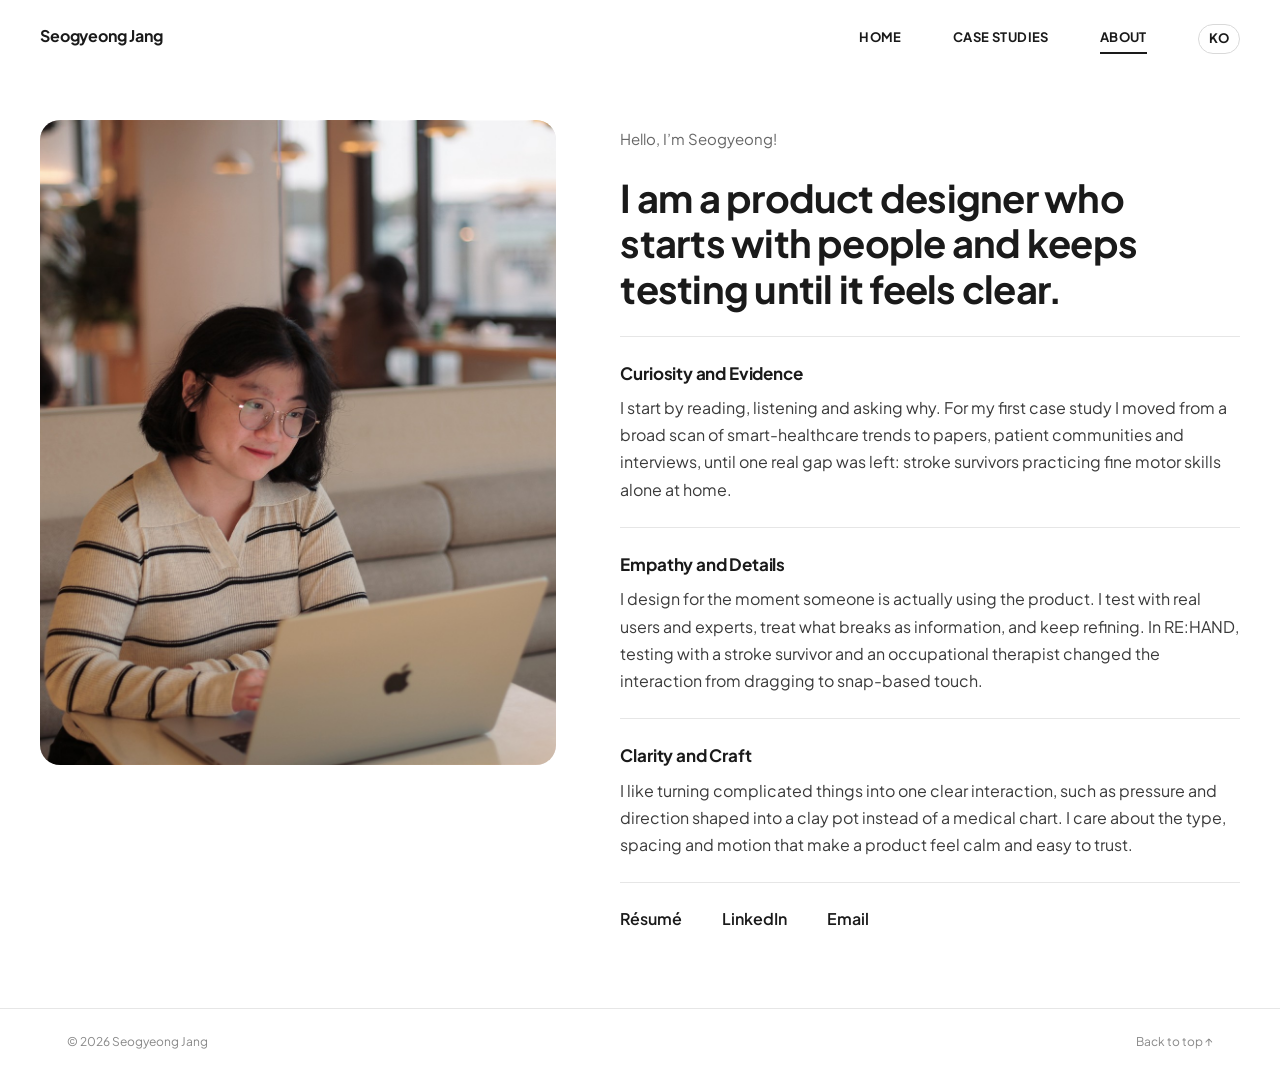
==== about.html @ 21f6333b "Add files via upload" ====
<!doctype html>
<html lang="en">
<head>
  <meta charset="utf-8">
  <meta name="viewport" content="width=device-width, initial-scale=1">
  <title>About — Seogyeong Jang</title>
  <meta name="description" content="About Seogyeong Jang, a product designer who starts with people and keeps testing until it feels clear.">
  <link rel="preconnect" href="https://fonts.googleapis.com">
  <link rel="preconnect" href="https://fonts.gstatic.com" crossorigin>
  <link href="https://fonts.googleapis.com/css2?family=Plus+Jakarta+Sans:ital,wght@0,400;0,500;0,600;0,700;1,400&display=swap" rel="stylesheet">
  <link rel="stylesheet" href="css/tokens.css">
  <link rel="stylesheet" href="css/site.css">
  <script>document.documentElement.classList.add('js');</script>
</head>
<body class="about-page">
  <a class="skip-link t-label" href="#main">Skip to content</a>

  <header class="work-top">
    <a class="work-brand" href="index.html">Seogyeong Jang</a>
    <nav class="work-nav" aria-label="Primary">
      <a href="index.html">Home</a>
      <a href="work.html">Case Studies</a>
      <a href="about.html" aria-current="page">About</a>
      <button class="lang-btn" type="button" data-lang-toggle aria-label="Switch language">KO</button>
    </nav>
  </header>

  <main id="main">
    <div class="about">
      <figure class="about__photo" data-reveal>
        <img src="img/profile.jpg" alt="Seogyeong Jang working on a laptop" width="1000" height="1333">
      </figure>

      <div class="about__text">
        <p class="about__hello" data-reveal data-en="Hello, I’m Seogyeong!" data-ko="안녕하세요, 장서경입니다!">Hello, I’m Seogyeong!</p>
        <h1 class="about__lead" data-reveal style="--reveal-delay:60ms" data-en="I am a product designer who starts with people and keeps testing until it feels clear." data-ko="저는 사람에게서 출발해, 명확하게 느껴질 때까지 테스트하는 프로덕트 디자이너입니다.">I am a product designer who starts with people and keeps testing until it feels clear.</h1>

        <section class="about__block" data-reveal style="--reveal-delay:100ms">
          <h2 class="about__title" data-en="Curiosity and Evidence" data-ko="호기심과 근거">Curiosity and Evidence</h2>
          <p class="about__p" data-en="I start by reading, listening and asking why. For my first case study I moved from a broad scan of smart-healthcare trends to papers, patient communities and interviews, until one real gap was left: stroke survivors practicing fine motor skills alone at home." data-ko="저는 읽고, 듣고, 왜인지 묻는 일에서 시작합니다. 첫 번째 케이스 스터디에서는 스마트 헬스케어 트렌드를 넓게 훑는 데서 출발해 논문, 환자 커뮤니티, 인터뷰를 거치며 하나의 진짜 틈이 남을 때까지 좁혔습니다. 퇴원 후 집에서 혼자 손가락 재활을 하는 뇌졸중 환자였습니다.">I start by reading, listening and asking why. For my first case study I moved from a broad scan of smart-healthcare trends to papers, patient communities and interviews, until one real gap was left: stroke survivors practicing fine motor skills alone at home.</p>
        </section>

        <section class="about__block" data-reveal style="--reveal-delay:140ms">
          <h2 class="about__title" data-en="Empathy and Details" data-ko="공감과 디테일">Empathy and Details</h2>
          <p class="about__p" data-en="I design for the moment someone is actually using the product. I test with real users and experts, treat what breaks as information, and keep refining. In RE:HAND, testing with a stroke survivor and an occupational therapist changed the interaction from dragging to snap-based touch." data-ko="저는 누군가가 제품을 실제로 쓰는 그 순간을 위해 디자인합니다. 실제 사용자와 전문가에게 테스트하고, 깨지는 지점을 정보로 받아들이며 계속 다듬습니다. RE:HAND에서는 뇌졸중 경험자와 작업치료사 테스트를 거치며 상호작용을 드래그에서 스냅 기반 터치로 바꿨습니다.">I design for the moment someone is actually using the product. I test with real users and experts, treat what breaks as information, and keep refining. In RE:HAND, testing with a stroke survivor and an occupational therapist changed the interaction from dragging to snap-based touch.</p>
        </section>

        <section class="about__block" data-reveal style="--reveal-delay:180ms">
          <h2 class="about__title" data-en="Clarity and Craft" data-ko="명료함과 완성도">Clarity and Craft</h2>
          <p class="about__p" data-en="I like turning complicated things into one clear interaction, such as pressure and direction shaped into a clay pot instead of a medical chart. I care about the type, spacing and motion that make a product feel calm and easy to trust." data-ko="복잡한 것을 하나의 명확한 인터랙션으로 바꾸는 일을 좋아합니다. 의료 그래프 대신 압력과 방향이 도자기 모양으로 빚어지는 것처럼요. 제품이 차분하고 믿음직하게 느껴지도록 글자, 간격, 모션을 세심하게 다룹니다.">I like turning complicated things into one clear interaction, such as pressure and direction shaped into a clay pot instead of a medical chart. I care about the type, spacing and motion that make a product feel calm and easy to trust.</p>
        </section>
        <!-- TODO (author): add real background here (education, experience, interests, leadership) as a fourth block. -->

        <ul class="about__links" data-reveal style="--reveal-delay:220ms">
          <li><a class="t-nav" href="#" data-en="Résumé" data-ko="이력서">Résumé</a></li>
          <li><a class="t-nav" href="#">LinkedIn</a></li>
          <li><a class="t-nav" href="mailto:hello@your-email.com" data-en="Email" data-ko="이메일">Email</a></li>
        </ul>
      </div>
    </div>
  </main>

  <footer class="site-footer--simple">
    <div class="container t-meta"><span>© 2026 Seogyeong Jang</span><a href="#main" class="t-meta" data-en="Back to top ↑" data-ko="맨 위로 ↑">Back to top ↑</a></div>
  </footer>
  <script src="js/main.js" defer></script>
  <script src="js/about.js" defer></script>
</body>
</html>
---- css/tokens.css ----
/* ==========================================================================
   Design tokens — mirrored from the Figma file (Color / Spacing variables
   and the 19 text styles). Line-height is unitless and letter-spacing is in
   em, so every style scales with its own font-size. Sizes are rem + clamp()
   so type stays proportional across breakpoints.
   ========================================================================== */

:root {
  /* Font */
  --font-sans: "Plus Jakarta Sans", system-ui, -apple-system, "Segoe UI", "Apple SD Gothic Neo", "Noto Sans KR", sans-serif;

  /* Color — text */
  --text-primary: #1a1a1a;
  --text-statement: #3a3a3a;
  --text-nav: #333333;
  --text-caption: #444444;
  --text-secondary: #666666;
  --text-meta: #888888;
  --text-inverse: #ffffff;
  --text-inverse-secondary: #bdbdbd;

  /* Color — surface */
  --surface-page: #ffffff;
  --surface-subtle: #f2f2f2;
  --surface-callout: #f5f5f7;
  --surface-band: #f5f5f7;
  --surface-card: #ffffff;
  --surface-card-muted: #f7f7f8;
  --surface-placeholder: #ededed;
  --surface-inverse: #2b2b2b;
  --surface-inverse-subtle: #454545;

  /* Color — border */
  --border-default: #e6e6e6;
  --border-strong: #d9d9d9;
  --border-quote: #cccccc;

  /* Color — emotion */
  --emotion-positive: #2f6feb;
  --emotion-negative: #d93636;
  --emotion-caution: #d9a400;
  --emotion-hopeful: #8b5cf6;
  --emotion-relief: #2e9e5b;

  /* Spacing (px from Figma → rem) */
  --space-2xs: 0.25rem;  /* 4  */
  --space-xs: 0.5rem;    /* 8  */
  --space-sm: 1rem;      /* 16 */
  --space-md: 1.5rem;    /* 24 */
  --space-card: 2rem;    /* 32 */
  --space-lg: 2.5rem;    /* 40 */
  --space-xl: 4rem;      /* 64 */
  --space-section-y: clamp(4rem, 3rem + 3.2vw, 6rem); /* 96 at desktop */

  /* Layout */
  --content-width: 1146px;
  --text-width: 754px;
  --gutter: 30px;
  --page-pad: clamp(1.25rem, 0.6rem + 2.8vw, 2.5rem); /* min side padding on small screens */

  /* Radius */
  --radius-md: 12px;
  --radius-lg: 16px;
  --radius-full: 999px;

  /* Motion */
  --ease-out: cubic-bezier(0.22, 1, 0.36, 1);
  --dur-fast: 180ms;
  --dur-base: 420ms;
  --dur-slow: 700ms;
}

/* ==========================================================================
   Typography — one class per Figma text style
   ========================================================================== */

/* Display */
.t-display-statement { font-size: clamp(1.375rem, 1.1rem + 0.9vw, 1.75rem); font-weight: 400; line-height: 1.4;  letter-spacing: -0.01em; }
.t-display-stat      { font-size: clamp(1.625rem, 1.2rem + 1vw, 2rem);      font-weight: 500; line-height: 1.2;  letter-spacing: -0.01em; }

/* Heading */
.t-h1   { font-size: clamp(1.375rem, 1.1rem + 0.9vw, 1.75rem); font-weight: 700; line-height: 1.25; letter-spacing: -0.01em; }
.t-card { font-size: clamp(1.25rem, 1.05rem + 0.6vw, 1.5rem);  font-weight: 600; line-height: 1.3;  letter-spacing: -0.01em; }
.t-h2   { font-size: clamp(1.125rem, 1rem + 0.4vw, 1.25rem);   font-weight: 600; line-height: 1.35; letter-spacing: -0.005em; }

/* Body */
.t-body-lg        { font-size: clamp(1.0625rem, 0.95rem + 0.4vw, 1.25rem); font-weight: 400; line-height: 1.5; letter-spacing: -0.005em; }
.t-body-lg-italic { font-size: clamp(1.0625rem, 0.95rem + 0.4vw, 1.25rem); font-weight: 400; line-height: 1.5; letter-spacing: -0.005em; font-style: italic; }
.t-body-md        { font-size: clamp(1rem, 0.93rem + 0.25vw, 1.125rem);     font-weight: 400; line-height: 1.5; letter-spacing: -0.005em; }
.t-body-md-strong { font-size: clamp(1rem, 0.93rem + 0.25vw, 1.125rem);     font-weight: 600; line-height: 1.5; letter-spacing: -0.005em; }
.t-body-sm        { font-size: 1rem; font-weight: 400; line-height: 1.5; letter-spacing: 0; }
.t-body-sm-strong { font-size: 1rem; font-weight: 600; line-height: 1.5; letter-spacing: 0; }

/* UI */
.t-nav          { font-size: 1rem;     font-weight: 600; line-height: 1.4; letter-spacing: 0; }
.t-overline     { font-size: 0.875rem; font-weight: 500; line-height: 1.4; letter-spacing: 0.08em; text-transform: uppercase; }
.t-overline-sm  { font-size: 0.75rem;  font-weight: 500; line-height: 1.4; letter-spacing: 0.08em; text-transform: uppercase; }
.t-label        { font-size: 0.875rem; font-weight: 500; line-height: 1.4; letter-spacing: 0; }
.t-chip         { font-size: 0.875rem; font-weight: 400; line-height: 1.4; letter-spacing: 0; }
.t-caption      { font-size: 0.875rem; font-weight: 400; line-height: 1.5; letter-spacing: 0; }
.t-meta         { font-size: 0.75rem;  font-weight: 400; line-height: 1.5; letter-spacing: 0; }
---- css/site.css ----
/* Layout + components for the case-study sub page. Tokens live in tokens.css. */

*, *::before, *::after { box-sizing: border-box; }
html { scroll-behavior: smooth; -webkit-text-size-adjust: 100%; }
body {
  margin: 0;
  background: var(--surface-page);
  color: var(--text-primary);
  font-family: var(--font-sans);
  font-size: 1rem;
  line-height: 1.5;
  -webkit-font-smoothing: antialiased;
  text-rendering: optimizeLegibility;
}
h1, h2, h3, h4, p, ul, ol, figure, blockquote { margin: 0; padding: 0; }
ul, ol { list-style: none; }
a { color: inherit; text-decoration: none; }
img { max-width: 100%; display: block; }
button { font: inherit; color: inherit; background: none; border: 0; cursor: pointer; }
:focus-visible { outline: 2px solid var(--text-primary); outline-offset: 3px; border-radius: 4px; }

.skip-link {
  position: absolute; left: var(--space-sm); top: -4rem; z-index: 100;
  background: var(--text-primary); color: var(--text-inverse);
  padding: var(--space-xs) var(--space-sm); border-radius: var(--radius-md);
}
.skip-link:focus { top: var(--space-sm); }

.container { width: min(var(--content-width), 100% - 2 * var(--page-pad)); margin-inline: auto; }
.measure { max-width: var(--text-width); }

/* ---------- Progress bar ---------- */
.progress {
  position: fixed; inset: 0 0 auto 0; height: 3px; z-index: 60;
  background: var(--text-primary); transform-origin: 0 50%; transform: scaleX(0);
}

/* ---------- Header ---------- */
.site-header {
  position: sticky; top: 0; z-index: 50;
  background: color-mix(in srgb, var(--surface-page) 88%, transparent);
  backdrop-filter: saturate(1.4) blur(12px);
  -webkit-backdrop-filter: saturate(1.4) blur(12px);
  border-bottom: 1px solid transparent;
  transition: border-color var(--dur-base) var(--ease-out), box-shadow var(--dur-base) var(--ease-out);
}
.site-header.is-scrolled { border-bottom-color: var(--border-default); }
.nav {
  display: flex; align-items: center; justify-content: space-between;
  min-height: 64px; padding-block: var(--space-md);
}
.nav__brand { color: var(--text-primary); }
.nav__links { display: flex; gap: clamp(1.5rem, 1rem + 2.2vw, 4rem); }
.nav__link { position: relative; color: var(--text-secondary); padding-block: var(--space-2xs); transition: color var(--dur-fast); }
.nav__link::after {
  content: ""; position: absolute; left: 0; right: 0; bottom: 0; height: 2px; background: currentColor;
  transform: scaleX(0); transform-origin: 0 50%; transition: transform var(--dur-base) var(--ease-out);
}
.nav__link:hover, .nav__link[aria-current="page"] { color: var(--text-primary); }
.nav__link:hover::after, .nav__link[aria-current="page"]::after { transform: scaleX(1); }
.nav__toggle { display: none; width: 44px; height: 44px; margin-right: -10px; align-items: center; justify-content: center; }
.nav__toggle span, .nav__toggle span::before {
  display: block; width: 22px; height: 2px; background: var(--text-primary); border-radius: 2px;
  transition: transform var(--dur-base) var(--ease-out), background var(--dur-fast);
}
.nav__toggle span { position: relative; }
.nav__toggle span::before { content: ""; position: absolute; top: 7px; }
.nav__toggle[aria-expanded="true"] span { background: transparent; }
.nav__toggle[aria-expanded="true"] span::before { top: 0; transform: rotate(45deg); }
.nav__toggle[aria-expanded="true"] span::after {
  content: ""; position: absolute; top: 0; left: 0; width: 22px; height: 2px; background: var(--text-primary); transform: rotate(-45deg);
}

@media (max-width: 720px) {
  .nav__toggle { display: inline-flex; }
  .nav__links {
    position: absolute; top: 100%; left: 0; right: 0; flex-direction: column; gap: 0;
    background: var(--surface-page); border-bottom: 1px solid var(--border-default);
    padding: var(--space-xs) var(--page-pad) var(--space-md);
    clip-path: inset(0 0 100% 0); visibility: hidden; opacity: 0;
    transition: clip-path var(--dur-base) var(--ease-out), opacity var(--dur-fast), visibility 0s linear var(--dur-base);
  }
  .nav__links.is-open { clip-path: inset(0); visibility: visible; opacity: 1; transition-delay: 0s; }
  .nav__link { padding-block: var(--space-sm); border-bottom: 1px solid var(--border-default); }
  .nav__link::after { display: none; }
}

/* ---------- Sections ---------- */
.section { padding-block: var(--space-section-y); }
.section--band { background: var(--surface-band); }
.section__inner { display: flex; flex-direction: column; gap: var(--space-lg); }
.section-header { display: flex; flex-direction: column; gap: var(--space-sm); max-width: var(--text-width); }
.section-header__label { color: var(--text-secondary); }
.section-header__title { color: var(--text-primary); text-wrap: balance; }
.statement { color: var(--text-statement); max-width: var(--text-width); text-wrap: pretty; }
.prose { max-width: var(--text-width); text-wrap: pretty; }
.sub-title { color: var(--text-primary); }
.stack-sm { display: flex; flex-direction: column; gap: var(--space-sm); }
.stack-md { display: flex; flex-direction: column; gap: var(--space-md); }

.hero { padding-block: clamp(3rem, 2rem + 4vw, 6rem) var(--space-section-y); }

/* ---------- Media placeholder ---------- */
.media { display: flex; flex-direction: column; gap: var(--space-sm); }
.media__img {
  display: grid; place-items: center; width: 100%;
  background: var(--surface-placeholder); border-radius: var(--radius-md);
  color: var(--text-meta); overflow: hidden; position: relative;
}
.media__img::after {
  content: ""; position: absolute; inset: 0;
  background: linear-gradient(110deg, transparent 30%, rgba(255,255,255,.55) 50%, transparent 70%);
  transform: translateX(-100%); animation: shimmer 2.6s var(--ease-out) infinite;
}
.media__caption { color: var(--text-meta); }
.ratio-hero { aspect-ratio: 1146 / 560; }
.ratio-wide { aspect-ratio: 1146 / 597; }
.ratio-side { aspect-ratio: 362 / 597; }
.ratio-persona { aspect-ratio: 558 / 560; }
@keyframes shimmer { to { transform: translateX(100%); } }

/* ---------- Meta + chips ---------- */
.meta { display: grid; grid-template-columns: repeat(4, minmax(0, 1fr)); gap: var(--gutter); }
.meta__item { display: flex; flex-direction: column; gap: var(--space-xs); }
.meta__label { color: var(--text-secondary); }
.chips { display: flex; flex-wrap: wrap; gap: 12px; }
.chip {
  background: var(--surface-subtle); color: #333; border-radius: var(--radius-full);
  padding: 0.75rem 1.5rem;
  transition: background var(--dur-fast), color var(--dur-fast), transform var(--dur-base) var(--ease-out);
}
.chip:hover { background: var(--text-primary); color: var(--text-inverse); transform: translateY(-2px); }
@media (max-width: 720px) {
  .meta { grid-template-columns: repeat(2, minmax(0, 1fr)); row-gap: var(--space-md); }
  .chip { padding: 0.625rem 1.125rem; }
}

/* ---------- Callouts ---------- */
.callout {
  display: flex; flex-direction: column; gap: var(--space-md);
  background: var(--surface-callout); border-radius: var(--radius-lg);
  padding: clamp(1.5rem, 1rem + 2.2vw, 4rem);
}
.callout--white { background: var(--surface-card); }
.callout--dark {
  background: var(--surface-inverse); color: var(--text-inverse);
  padding: var(--space-md) var(--space-card); gap: var(--space-xs); max-width: var(--text-width);
}
.callout--dark .callout__label { color: var(--text-inverse-secondary); }
.callout__label { color: var(--text-secondary); }
.callout__body { max-width: var(--text-width); text-wrap: pretty; }
@media (max-width: 720px) { .callout--dark { padding: var(--space-md); } }

/* ---------- Split (8/4) ---------- */
.split { display: grid; grid-template-columns: minmax(0, 754fr) minmax(0, 362fr); gap: var(--gutter); align-items: start; }
.split__text { display: flex; flex-direction: column; gap: var(--space-lg); }
@media (max-width: 860px) { .split { grid-template-columns: 1fr; } .ratio-side { aspect-ratio: 4 / 3; } }

/* ---------- Quote ---------- */
.quote { border-left: 2px solid var(--border-quote); padding-left: var(--space-md); max-width: var(--text-width); }

/* ---------- Source list ---------- */
.sources { display: flex; flex-direction: column; gap: 12px; padding-left: var(--space-sm); max-width: var(--text-width); }
.sources li { position: relative; padding-left: 1rem; }
.sources li::before { content: "–"; position: absolute; left: 0; color: var(--text-meta); }

/* ---------- Stat cards ---------- */
.stats { display: grid; grid-template-columns: repeat(3, minmax(0, 1fr)); gap: var(--gutter); }
.stat {
  display: flex; flex-direction: column; gap: var(--space-xs);
  background: var(--surface-card-muted); border-radius: var(--radius-md); padding: var(--space-md);
  transition: transform var(--dur-base) var(--ease-out), box-shadow var(--dur-base) var(--ease-out);
}
.stat:hover { transform: translateY(-4px); box-shadow: 0 12px 28px -16px rgba(0,0,0,.25); }
.stat__value { color: var(--text-primary); }
.stat__text { color: var(--text-secondary); }
.stats__row-label { grid-column: 1 / -1; color: var(--text-secondary); }
@media (max-width: 960px) { .stats { grid-template-columns: repeat(2, minmax(0, 1fr)); } }
@media (max-width: 600px) { .stats { grid-template-columns: 1fr; } }

/* ---------- Insight cards ---------- */
.insights { display: grid; grid-template-columns: repeat(2, minmax(0, 1fr)); gap: var(--gutter); }
.insight {
  display: flex; flex-direction: column; gap: var(--space-sm);
  background: var(--surface-card); border-radius: var(--radius-md); padding: var(--space-card);
  transition: transform var(--dur-base) var(--ease-out), box-shadow var(--dur-base) var(--ease-out);
}
.insight:hover { transform: translateY(-4px); box-shadow: 0 14px 30px -18px rgba(0,0,0,.28); }
.insight__title-row { display: flex; align-items: baseline; flex-wrap: wrap; gap: var(--space-xs); }
.insight__tag { color: var(--text-meta); }
.insight__text { color: var(--text-secondary); }
@media (max-width: 720px) { .insights { grid-template-columns: 1fr; } .insight { padding: var(--space-md); } }

/* ---------- Principles ---------- */
.principles { display: grid; grid-template-columns: repeat(2, minmax(0, 362px)); column-gap: var(--gutter); row-gap: var(--space-xs); }
.principles li { display: flex; gap: var(--space-xs); }
.principles li::before { content: "–"; color: var(--text-meta); }
@media (max-width: 720px) { .principles { grid-template-columns: 1fr; } }

/* ---------- Persona ---------- */
.persona-wrap { display: grid; grid-template-columns: repeat(2, minmax(0, 1fr)); gap: var(--gutter); align-items: stretch; }
.persona {
  display: flex; flex-direction: column; gap: var(--space-md);
  background: var(--surface-callout); border-radius: var(--radius-lg); padding: clamp(1.5rem, 1rem + 1.6vw, 2.5rem);
}
.persona__head { display: flex; flex-direction: column; gap: var(--space-2xs); }
.persona__kicker { color: var(--text-secondary); }
.persona__summary { color: var(--text-secondary); }
.persona dl { display: flex; flex-direction: column; gap: var(--space-md); margin: 0; }
.persona dl div { display: flex; flex-direction: column; gap: var(--space-2xs); }
.persona dt { color: var(--text-secondary); }
.persona dd { margin: 0; }
@media (max-width: 860px) { .persona-wrap { grid-template-columns: 1fr; } .ratio-persona { aspect-ratio: 4 / 3; } }

/* ---------- Journey ---------- */
.journey { display: flex; align-items: stretch; gap: var(--space-xs); }
.journey__arrow { align-self: center; color: var(--text-meta); flex: 0 0 auto; transition: color var(--dur-fast); }
.stage {
  flex: 1 1 0; min-width: 0; display: flex; flex-direction: column; gap: var(--space-sm);
  border: 1px solid var(--border-default); border-radius: var(--radius-md); padding: var(--space-sm);
  background: var(--surface-page);
  transition: opacity var(--dur-base) var(--ease-out), border-color var(--dur-fast), transform var(--dur-base) var(--ease-out), box-shadow var(--dur-base) var(--ease-out);
}
.journey:hover .stage:not(:hover):not(:focus-within) { opacity: 0.5; }
.stage:hover, .stage:focus-within { border-color: var(--border-strong); transform: translateY(-4px); box-shadow: 0 14px 28px -18px rgba(0,0,0,.3); }
.stage__name { color: var(--text-primary); }
.stage__action { color: var(--text-primary); }
.stage__block { display: flex; flex-direction: column; gap: var(--space-2xs); }
.stage__label { color: var(--text-secondary); }
.stage__divider { border: 0; border-top: 1px solid var(--surface-subtle); width: 100%; margin: 0; }
.stage__finding { color: var(--tone, var(--text-primary)); }
.stage__result { color: var(--text-primary); }
.stage--blue   { --tone: var(--emotion-positive); }
.stage--red    { --tone: var(--emotion-negative); }
.stage--yellow { --tone: var(--emotion-caution); }
.stage--purple { --tone: var(--emotion-hopeful); }
.stage--green  { --tone: var(--emotion-relief); }
@media (max-width: 1000px) {
  .journey {
    overflow-x: auto; scroll-snap-type: x mandatory; gap: var(--space-xs);
    margin-inline: calc(-1 * var(--page-pad)); padding: var(--space-xs) var(--page-pad) var(--space-md);
    scrollbar-width: thin;
  }
  .stage { flex: 0 0 min(15rem, 72vw); scroll-snap-align: start; }
  .journey:hover .stage:not(:hover) { opacity: 1; }
}

/* ---------- Competitor rows ---------- */
.landscape { border-top: 1px solid var(--border-default); }
.row {
  display: grid; grid-template-columns: minmax(0, 264fr) minmax(0, 411fr) minmax(0, 411fr); gap: var(--gutter);
  padding-block: var(--space-card); border-bottom: 1px solid var(--border-default);
  transition: background var(--dur-base) var(--ease-out);
}
.row__name { display: flex; flex-direction: column; gap: var(--space-2xs); }
.row__descriptor { color: var(--text-secondary); }
.row__col { display: flex; flex-direction: column; gap: var(--space-xs); }
.row__col-label { color: var(--text-secondary); margin-bottom: var(--space-2xs); }
.row__list { display: flex; flex-direction: column; gap: var(--space-xs); }
.row__list li { display: flex; gap: var(--space-xs); }
.row__list li::before { flex: 0 0 auto; width: 10px; color: var(--text-secondary); }
.row__list--plus li::before { content: "+"; }
.row__list--minus li::before { content: "–"; }
.row--ours .row__name .row__title { position: relative; width: fit-content; }
.row--ours .row__name .row__title::after { content: ""; position: absolute; left: 0; right: 0; bottom: -2px; height: 2px; background: var(--text-primary); }
@media (max-width: 860px) { .row { grid-template-columns: 1fr 1fr; } .row__name { grid-column: 1 / -1; } }
@media (max-width: 560px) { .row { grid-template-columns: 1fr; } }

/* ---------- HMW ---------- */
.hmw { display: flex; flex-direction: column; gap: 12px; max-width: var(--text-width); counter-reset: hmw; }
.hmw__item {
  display: flex; gap: var(--space-sm); align-items: baseline;
  background: var(--surface-card); border: 1px solid var(--border-default); border-radius: var(--radius-md);
  padding: 1.25rem var(--space-md);
  transition: transform var(--dur-base) var(--ease-out), border-color var(--dur-fast), box-shadow var(--dur-base) var(--ease-out);
}
.hmw__item:hover { transform: translateX(6px); border-color: var(--text-primary); box-shadow: 0 10px 24px -18px rgba(0,0,0,.35); }
.hmw__num { color: var(--text-meta); font-variant-numeric: tabular-nums; }

/* ---------- Footer ---------- */
.site-footer { padding-bottom: var(--space-section-y); }
.next {
  display: flex; flex-direction: column; gap: var(--space-sm);
  border-top: 1px solid var(--border-default); border-bottom: 1px solid var(--border-default);
  padding-block: var(--space-xl);
}
.next__label { color: var(--text-secondary); }
.next__row { display: flex; align-items: center; justify-content: space-between; gap: var(--space-md); }
.next__arrow { display: inline-block; transition: transform var(--dur-base) var(--ease-out); }
.next:hover .next__arrow, .next:focus-visible .next__arrow { transform: translateX(10px); }
.next__title { background: linear-gradient(currentColor, currentColor) 0 100% / 0 2px no-repeat; transition: background-size var(--dur-base) var(--ease-out); padding-bottom: 2px; }
.next:hover .next__title { background-size: 100% 2px; }

/* ---------- Project cards (Home + Case Studies list) ---------- */
.project-grid { display: grid; grid-template-columns: repeat(2, minmax(0, 1fr)); gap: var(--space-lg) var(--gutter); }
.project-card { display: flex; flex-direction: column; gap: var(--space-md); color: inherit; }
.project-card--feature { grid-column: 1 / -1; }
.project-card__media { overflow: hidden; border-radius: var(--radius-md); }
.project-card__media .media__img { border-radius: 0; transition: transform var(--dur-slow) var(--ease-out); }
a.project-card:hover .project-card__media .media__img, a.project-card:focus-visible .project-card__media .media__img { transform: scale(1.03); }
.project-card__body { display: flex; flex-direction: column; gap: var(--space-sm); }
.project-card__kicker { color: var(--text-secondary); }
.project-card__title-row { display: flex; align-items: baseline; justify-content: space-between; gap: var(--space-md); }
.project-card__title { background: linear-gradient(currentColor, currentColor) 0 100% / 0 2px no-repeat; transition: background-size var(--dur-base) var(--ease-out); padding-bottom: 2px; }
a.project-card:hover .project-card__title { background-size: 100% 2px; }
.project-card__arrow { display: inline-block; transition: transform var(--dur-base) var(--ease-out); }
a.project-card:hover .project-card__arrow { transform: translateX(8px); }
.project-card__text { color: var(--text-secondary); max-width: var(--text-width); text-wrap: pretty; }
.project-card--soon { opacity: 0.6; cursor: default; }
.project-card--soon .media__img::after { display: none; }
.badge { display: inline-block; width: fit-content; background: var(--surface-subtle); color: var(--text-secondary); border-radius: var(--radius-full); padding: 0.25rem 0.75rem; }
@media (max-width: 720px) { .project-grid { grid-template-columns: 1fr; } }

/* ---------- Simple footer ---------- */
.site-footer--simple { border-top: 1px solid var(--border-default); padding-block: var(--space-md); }
.site-footer--simple .container { display: flex; justify-content: space-between; gap: var(--space-md); flex-wrap: wrap; color: var(--text-meta); }
.site-footer--simple a:hover { color: var(--text-primary); }

/* ---------- CTA band ---------- */
.cta { display: flex; flex-direction: column; gap: var(--space-md); align-items: flex-start; }
.button {
  display: inline-flex; align-items: center; gap: var(--space-xs);
  background: var(--text-primary); color: var(--text-inverse); border-radius: var(--radius-full);
  padding: 0.875rem 1.75rem;
  transition: transform var(--dur-base) var(--ease-out), background var(--dur-fast);
}
.button:hover { transform: translateY(-2px); background: var(--surface-inverse-subtle); }

/* ---------- Section sub-nav (case study) ---------- */
:root { --header-h: 65px; --subnav-h: 49px; }
[data-section] { scroll-margin-top: calc(var(--header-h) + var(--subnav-h)); }
.subnav {
  position: sticky; top: var(--header-h); z-index: 40;
  background: color-mix(in srgb, var(--surface-page) 92%, transparent);
  backdrop-filter: saturate(1.4) blur(12px); -webkit-backdrop-filter: saturate(1.4) blur(12px);
  border-block: 1px solid var(--border-default);
}
.subnav__list { display: flex; gap: clamp(1.25rem, 0.5rem + 2vw, 2.5rem); overflow-x: auto; scrollbar-width: none; }
.subnav__list::-webkit-scrollbar { display: none; }
.subnav__link {
  position: relative; flex: none; white-space: nowrap; color: var(--text-secondary);
  padding-block: 0.875rem; transition: color var(--dur-fast);
}
.subnav__link::after {
  content: ""; position: absolute; left: 0; right: 0; bottom: -1px; height: 2px; background: var(--text-primary);
  transform: scaleX(0); transform-origin: 0 50%; transition: transform var(--dur-base) var(--ease-out);
}
.subnav__link:hover, .subnav__link.is-active { color: var(--text-primary); }
.subnav__link.is-active::after { transform: scaleX(1); }

/* ---------- Dot nav (case study, wide screens) ---------- */
.dotnav { position: fixed; right: 1.25rem; top: 50%; transform: translateY(-50%); z-index: 45; display: none; flex-direction: column; gap: 0.25rem; }
.dotnav a { position: relative; display: grid; place-items: center; width: 24px; height: 24px; }
.dotnav a::after {
  content: ""; width: 8px; height: 8px; border-radius: 50%; background: var(--border-quote);
  transition: transform var(--dur-base) var(--ease-out), background var(--dur-fast);
}
.dotnav a:hover::after { background: var(--text-secondary); transform: scale(1.3); }
.dotnav a.is-active::after { background: var(--text-primary); transform: scale(1.5); }
.dotnav a::before {
  content: attr(data-label); position: absolute; right: 100%; margin-right: 0.5rem; white-space: nowrap;
  background: var(--text-primary); color: var(--text-inverse); font-size: 0.8125rem; line-height: 1;
  padding: 0.4rem 0.6rem; border-radius: var(--radius-md); opacity: 0; transform: translateX(6px); pointer-events: none;
  transition: opacity var(--dur-fast), transform var(--dur-base) var(--ease-out);
}
.dotnav a:hover::before, .dotnav a:focus-visible::before { opacity: 1; transform: none; }
@media (min-width: 1200px) { .dotnav { display: flex; } }

/* ---------- Home: scroll cue ---------- */
.scroll-cue { display: inline-flex; align-items: center; gap: var(--space-sm); color: var(--text-secondary); margin-top: var(--space-md); }
.scroll-cue__line { position: relative; width: 1px; height: 40px; background: var(--border-strong); overflow: hidden; }
.scroll-cue__line::after { content: ""; position: absolute; left: 0; top: 0; width: 1px; height: 16px; background: var(--text-primary); animation: cue 1.8s var(--ease-out) infinite; }
@keyframes cue { from { transform: translateY(-16px); } to { transform: translateY(40px); } }

/* ---------- Home: 3D project carousel ---------- */
.carousel { display: flex; flex-direction: column; gap: var(--space-md); }
.carousel__stage {
  position: relative; height: clamp(320px, 38vw, 520px); perspective: 1400px; overflow: hidden;
  touch-action: pan-y; user-select: none;
}
.carousel__world {
  position: absolute; inset: 0; transform-style: preserve-3d; will-change: transform;
  transform: rotateX(var(--rx, 0deg)) rotateY(var(--ry, 0deg)) translateZ(var(--sz, 0px));
}
/* Intro: cards fly in from depth, centre card first; runs once per session when the section scrolls into view */
@keyframes ccard-in {
  from {
    opacity: 0; filter: blur(14px);
    transform: translateX(calc(var(--o) * 62%)) translateY(60px) translateZ(-1100px) rotateY(calc(var(--o) * -34deg + 55deg));
  }
}
.carousel.will-intro .ccard { opacity: 0; }
.carousel.is-intro .ccard { animation: ccard-in 1.2s var(--ease-out) backwards; animation-delay: calc(var(--a) * 160ms); }
.ccard {
  --o: 0; --a: 0;
  position: absolute; left: 50%; top: 0; width: min(560px, 68vw); margin-left: calc(min(560px, 68vw) / -2);
  display: flex; flex-direction: column; gap: var(--space-sm);
  transform: translateX(calc(var(--o) * 62%)) translateZ(calc(var(--a) * -160px)) rotateY(calc(var(--o) * -34deg));
  opacity: calc(1 - var(--a) * 0.4); z-index: calc(10 - var(--a));
  transition: transform 700ms var(--ease-out), opacity 700ms var(--ease-out);
  cursor: pointer; color: inherit;
}
.ccard.is-active { cursor: default; }
a.ccard.is-active { cursor: pointer; }
.ccard__media { border-radius: var(--radius-md); overflow: hidden; box-shadow: 0 24px 48px -24px rgba(0, 0, 0, 0.35); }
.ccard__media .media__img { border-radius: 0; }
.ccard:not(.is-active) .ccard__caption { opacity: 0; }
.ccard__caption { display: flex; flex-direction: column; gap: 0.25rem; transition: opacity var(--dur-base); }
.ccard__kicker { color: var(--text-secondary); }
.carousel__controls { display: flex; align-items: center; justify-content: center; gap: var(--space-md); }
.carousel__btn {
  width: 44px; height: 44px; border-radius: 50%; border: 1px solid var(--border-strong);
  display: grid; place-items: center; transition: background var(--dur-fast), color var(--dur-fast), transform var(--dur-base) var(--ease-out);
}
.carousel__btn:hover:not(:disabled) { background: var(--text-primary); color: var(--text-inverse); }
.carousel__btn:disabled { opacity: 0.35; cursor: default; }
.carousel__count { color: var(--text-secondary); min-width: 4.5rem; text-align: center; font-variant-numeric: tabular-nums; }

/* ---------- Numbered project list with hover preview ---------- */
.plist { border-top: 1px solid var(--border-default); }
.plist__row {
  display: grid; grid-template-columns: 4rem minmax(0, 1fr) auto 2rem; align-items: center; gap: var(--space-md);
  padding: var(--space-md) 0; border-bottom: 1px solid var(--border-default); color: inherit;
  transition: padding var(--dur-base) var(--ease-out), color var(--dur-fast);
}
.plist__num { color: var(--text-meta); font-variant-numeric: tabular-nums; }
.plist__title { transition: transform var(--dur-base) var(--ease-out); }
.plist__meta { color: var(--text-secondary); }
.plist__arrow { display: inline-block; transition: transform var(--dur-base) var(--ease-out); }
a.plist__row:hover, a.plist__row:focus-visible { padding-left: var(--space-sm); }
a.plist__row:hover .plist__arrow, a.plist__row:focus-visible .plist__arrow { transform: translateX(8px); }
.plist__row.is-soon { color: var(--text-meta); cursor: default; }
.plist:hover .plist__row:not(:hover) { color: var(--text-meta); }
@media (max-width: 720px) { .plist__row { grid-template-columns: 2.5rem minmax(0, 1fr) 2rem; } .plist__meta { display: none; } }

.preview {
  position: fixed; left: 0; top: 0; z-index: 70; width: 320px; pointer-events: none;
  background: var(--surface-card); border: 1px solid var(--border-default); border-radius: var(--radius-md);
  box-shadow: 0 24px 56px -20px rgba(0, 0, 0, 0.3); padding: var(--space-sm);
  display: flex; flex-direction: column; gap: var(--space-xs);
  opacity: 0; scale: 0.94; transition: opacity var(--dur-fast), scale var(--dur-base) var(--ease-out);
}
.preview.is-on { opacity: 1; scale: 1; }
.preview__title { color: var(--text-primary); }
.preview__tags { gap: 6px; }
.preview__tags .chip { padding: 0.25rem 0.625rem; font-size: 0.75rem; }
.preview__tags:empty { display: none; }
.preview__text { color: var(--text-secondary); }
.preview__cta { align-self: flex-start; margin-top: var(--space-2xs, 0.25rem); background: var(--text-primary); color: var(--text-inverse); border-radius: var(--radius-full); padding: 0.5rem 1rem; }
@media (hover: none), (max-width: 720px) { .preview { display: none; } }

/* ---------- Home: pinned intro scenes (giant type + centre object + drifting post-its) ---------- */
.sr-only { position: absolute; width: 1px; height: 1px; overflow: hidden; clip: rect(0 0 0 0); white-space: nowrap; }
.scenes { --bg: #ececea; --word: #ffffff; --ink: var(--text-primary); --scene-h: calc(100vh - var(--header-h)); height: calc(var(--scene-h) * 4); }
.scenes[data-scene="1"] { --bg: #dededa; --word: #f1f1ef; }
.scenes[data-scene="2"] { --bg: #2b2b2b; --word: #3c3c3c; --ink: #ffffff; }
.scenes[data-scene="3"] { --bg: #f5f5f7; --word: #e6e6ea; }
.scenes__sticky {
  position: sticky; top: var(--header-h); height: var(--scene-h); overflow: hidden;
  background: var(--bg); color: var(--ink); transition: background 700ms var(--ease-out), color 500ms;
}
.scenes__words { position: absolute; inset: 0; }
.sword {
  position: absolute; inset: 0; display: grid; place-content: start center; padding-top: 7vh; text-align: center;
  font-size: clamp(4rem, 15.5vw, 15rem); font-weight: 700; line-height: 0.88; letter-spacing: -0.03em; text-transform: uppercase;
  color: var(--word); opacity: 0; transform: translateY(35%); transition: transform 900ms var(--ease-out), opacity 600ms, color 700ms;
}
.sword.is-active { opacity: 1; transform: none; }
.sword.is-past { transform: translateY(-35%); }
.scenes__float { position: absolute; inset: 0; z-index: 3; pointer-events: none; --mx: 0; --my: 0; --sp: 0; }
.pi {
  position: absolute; width: var(--s); height: var(--s);
  transform: translate3d(calc(var(--mx) * var(--d) * 36px), calc(var(--my) * var(--d) * 36px + var(--sp) * var(--d) * -140px), 0) rotate(var(--r));
}
.pi__in {
  display: block; width: 100%; height: 100%; padding: 6px 7px; background: var(--c); color: #1e1e1e; font-style: normal;
  box-shadow: 0 8px 18px -8px rgba(0, 0, 0, 0.35); animation: drift var(--dur) ease-in-out infinite;
}
@keyframes drift { 0%, 100% { transform: translateY(0) rotate(0deg); } 50% { transform: translateY(-14px) rotate(3deg); } }
.scenes__object {
  position: absolute; z-index: 2; left: 50%; bottom: -6vh; width: clamp(200px, 24vw, 340px); aspect-ratio: 3 / 4;
  display: grid; place-items: center; border-radius: var(--radius-md); background: var(--surface-placeholder); color: var(--text-meta);
  box-shadow: 0 30px 60px -30px rgba(0, 0, 0, 0.45);
  transform: translateX(-50%) translateY(calc(var(--p, 0) * -6vh)) rotate(calc((var(--p, 0) - 0.5) * 14deg));
  transition: transform 120ms linear;
}
.scenes__object { overflow: hidden; }
.scenes__object img { width: 100%; height: 100%; object-fit: cover; object-position: 56% 50%; display: block; }
.sword:first-child { font-size: clamp(3.4rem, 12.5vw, 13rem); }
.scenes__captions { position: absolute; z-index: 4; left: var(--page-pad); bottom: 14vh; width: min(360px, 34vw); }
.scap { position: absolute; left: 0; bottom: 0; width: 100%; opacity: 0; transform: translateY(24px); transition: opacity 600ms, transform 800ms var(--ease-out); color: var(--ink); text-wrap: balance; }
.scap.is-active { opacity: 1; transform: none; }
.scap__sub { display: block; margin-top: var(--space-xs); opacity: 0.7; }
.scap .button { margin-top: var(--space-sm); }
.scenes[data-scene="2"] .scap .button, .scenes .button { background: var(--text-primary); color: var(--text-inverse); }
.scenes[data-scene="3"] .button { background: var(--text-primary); }
.scenes__meta { position: absolute; z-index: 4; right: var(--page-pad); bottom: 14vh; display: flex; flex-direction: column; align-items: flex-end; gap: var(--space-xs); color: var(--ink); opacity: 0.8; }
.scenes__meta .scroll-cue__line { height: 32px; }
.marquee { position: absolute; z-index: 1; left: 0; right: 0; bottom: 0; border-block: 1px solid color-mix(in srgb, var(--ink) 40%, transparent); padding-block: 0.7rem; overflow: hidden; color: var(--ink); background: var(--bg); transition: background 700ms var(--ease-out); }
.marquee__track { display: flex; width: max-content; gap: 2.5rem; animation: marquee 32s linear infinite; }
.marquee__track span::after { content: "•"; margin-left: 2.5rem; }
@keyframes marquee { to { transform: translateX(-50%); } }
@media (max-width: 720px) {
  .scenes__captions { width: calc(100% - 2 * var(--page-pad)); bottom: 22vh; }
  .scenes__object { width: 42vw; bottom: -4vh; }
  .scenes__meta { display: none; }
  .pi:nth-child(n+8) { display: none; }
}

/* ---------- Home (Variant C): name + intro, card fan, big statement, rows ---------- */
.menu-btn {
  position: fixed; top: 20px; right: var(--page-pad); z-index: 70; padding: 0.55rem 1.05rem; border-radius: 999px;
  background: color-mix(in srgb, var(--surface-page) 86%, transparent); backdrop-filter: blur(10px); -webkit-backdrop-filter: blur(10px);
  border: 1px solid var(--border-default); font-size: 0.8125rem; font-weight: 600; letter-spacing: 0.06em; transition: background var(--dur-fast);
}
.menu-btn:hover { background: var(--surface-page); }
.menu-panel {
  position: fixed; top: 66px; right: var(--page-pad); z-index: 70; min-width: 220px; display: flex; flex-direction: column;
  background: var(--surface-page); border: 1px solid var(--border-default); border-radius: 16px; padding: 8px;
  box-shadow: 0 24px 48px -24px rgba(0, 0, 0, 0.3); clip-path: inset(0 0 100% 0); opacity: 0; visibility: hidden;
  transition: clip-path var(--dur-base) var(--ease-out), opacity var(--dur-fast), visibility 0s linear var(--dur-base);
}
.menu-panel.is-open { clip-path: inset(0); opacity: 1; visibility: visible; transition-delay: 0s; }
.menu-panel a { padding: 0.7rem 0.9rem; border-radius: 10px; color: var(--text-primary); }
.menu-panel a:hover, .menu-panel a[aria-current="page"] { background: var(--surface-subtle); }

.home-hero { padding-top: 28px; overflow: hidden; }
.home-intro { max-width: 36ch; font-size: clamp(1rem, 0.9rem + 0.45vw, 1.25rem); line-height: 1.5; color: var(--text-primary); text-wrap: pretty; }
.home-intro strong { font-weight: 600; }
.fan { --w: clamp(130px, 23.6vw, 340px); --mx: 0; position: relative; height: calc(var(--w) * 1.5); margin-top: clamp(1.5rem, 5vw, 5rem); }
.fcard {
  --d: 0; --a: 0; --k: 0.5; --lift: 0px;
  position: absolute; left: 50%; top: calc(var(--a) * var(--w) * 0.1); width: var(--w); aspect-ratio: 340 / 440; border-radius: 14px;
  background: var(--c); color: #1e1e1e; overflow: hidden; display: block; padding: 14px 16px;
  box-shadow: 0 30px 50px -28px rgba(0, 0, 0, 0.35);
  transform: translateX(-50%) translateX(calc(var(--d) * var(--w) * 0.69 + var(--mx) * var(--k) * 14px)) translateY(var(--lift)) rotate(calc(var(--d) * -8deg));
  transition: transform 900ms var(--ease-out), opacity 600ms;
}
.fcard:hover, .fcard:focus-visible { --lift: -18px; }
.fcard--photo { padding: 0; }
.fcard--photo img { width: 100%; height: 100%; object-fit: cover; object-position: 56% 50%; display: block; }
.fan.pre .fcard { opacity: 0; transform: translateX(-50%) translateY(160px) rotate(0deg); }
.fan.intro .fcard { transition-delay: calc(var(--a) * 90ms + 80ms); }
@media (max-width: 720px) { .fan { --w: 34vw; } .fcard { padding: 10px 11px; } .home-hero { padding-top: 72px; } }

.home-statement {
  font-size: clamp(1.75rem, 1rem + 3.2vw, 4rem); font-weight: 700; line-height: 1.22; letter-spacing: -0.02em; max-width: 1200px;
  text-indent: 6em; color: var(--text-primary); text-wrap: pretty; margin-top: var(--space-md);
}
.home-statement-sub { max-width: 480px; margin: var(--space-lg) 0 0 auto; color: var(--text-secondary); }
@media (max-width: 720px) { .home-statement { text-indent: 2em; } .home-statement-sub { margin-left: 0; } }
.do-list { margin-top: var(--space-lg); border-top: 1px solid var(--border-strong); }
.do-row { display: grid; grid-template-columns: 4rem minmax(0, 1fr) minmax(0, 1.6fr); gap: var(--space-md); align-items: center; padding-block: var(--space-lg); border-bottom: 1px solid var(--border-strong); }
.do-row__idx { color: var(--text-secondary); }
.do-row__title { font-size: clamp(1.75rem, 1.2rem + 1.6vw, 2.75rem); font-weight: 700; line-height: 1.1; letter-spacing: -0.015em; }
.do-row__text { color: var(--text-statement); max-width: 46ch; }
@media (max-width: 860px) { .do-row { grid-template-columns: 2.5rem 1fr; } .do-row__text { grid-column: 2; } }
.num-grid { display: grid; grid-template-columns: repeat(3, minmax(0, 1fr)); gap: var(--gutter); margin-top: var(--space-lg); }
.num { display: flex; flex-direction: column; gap: var(--space-xs); padding-bottom: var(--space-md); border-bottom: 1px solid var(--border-strong); }
.num__value { font-size: clamp(4.5rem, 12vw, 9.4rem); font-weight: 700; line-height: 1; letter-spacing: -0.04em; }
.num__note { color: var(--text-secondary); }
@media (max-width: 720px) { .num-grid { grid-template-columns: 1fr; } }
.work-grid { display: grid; grid-template-columns: repeat(3, minmax(0, 1fr)); gap: var(--gutter); }
@media (max-width: 860px) { .work-grid { grid-template-columns: 1fr; } }
.proc-grid { display: grid; grid-template-columns: repeat(4, minmax(0, 1fr)); gap: var(--gutter); margin-top: var(--space-lg); }
.proc { display: flex; flex-direction: column; gap: var(--space-xs); padding-top: var(--space-sm); border-top: 1px solid var(--border-strong); }
.proc span { color: var(--text-secondary); } .proc p { color: var(--text-secondary); }
@media (max-width: 960px) { .proc-grid { grid-template-columns: repeat(2, minmax(0, 1fr)); } }
@media (max-width: 560px) { .proc-grid { grid-template-columns: 1fr; } }
.home-footer { background: var(--surface-inverse); color: var(--text-inverse); padding-block: var(--space-section-y) var(--space-lg); }
.home-footer__big { font-size: clamp(2.75rem, 1rem + 7vw, 7.5rem); font-weight: 700; line-height: 1.02; letter-spacing: -0.03em; }
.home-footer__mail { margin-top: var(--space-xl); }
.home-footer__links { display: flex; gap: var(--space-lg); margin-top: var(--space-md); color: var(--text-inverse-secondary); flex-wrap: wrap; }
.home-footer__links a:hover { color: var(--text-inverse); }
.home-footer__meta { display: flex; justify-content: space-between; gap: var(--space-md); margin-top: var(--space-xl); color: var(--text-inverse-secondary); flex-wrap: wrap; }

/* ---------- Home hero 2: intro + nav on top, photo on a tight pile, giant title behind ---------- */
.home-hero2 {
  --size: 16.8vw; position: relative; min-height: max(880px, 100svh); overflow: hidden; padding: 28px var(--page-pad) 0;
}
.hero2__top { position: relative; z-index: 5; display: flex; justify-content: space-between; align-items: flex-start; gap: 2rem; }
.hero2__nav { display: flex; gap: clamp(1.25rem, 4vw, 4rem); font-size: 0.8125rem; font-weight: 700; letter-spacing: 0.03em; text-transform: uppercase; padding-top: 0.35rem; }
.hero2__nav a { position: relative; padding-block: 0.25rem; }
.hero2__nav a::after { content: ""; position: absolute; left: 0; right: 0; bottom: 0; height: 2px; background: currentColor; transform: scaleX(0); transform-origin: 0 50%; transition: transform var(--dur-base) var(--ease-out); }
.hero2__nav a:hover::after { transform: scaleX(1); }
.hero2__title {
  position: absolute; z-index: 1; left: var(--page-pad); right: var(--page-pad); bottom: calc(var(--size) * 0.2); margin: 0; white-space: nowrap;
  font-size: var(--size); font-weight: 700; letter-spacing: -0.05em; line-height: 0.9; color: var(--text-primary);
}
.hero2__title .l1 { display: block; }
.hero2__title .l2 { display: flex; align-items: flex-end; justify-content: space-between; }
.hero2__title .role { font-size: clamp(1rem, 0.7rem + 1.5vw, 2.25rem); font-weight: 600; letter-spacing: -0.02em; line-height: 1.1; margin-bottom: 0.9em; }
.hero2__copy { display: none; }
.pile {
  --mx: 0; --my: 0; --w: clamp(190px, 24vw, 360px);
  position: absolute; z-index: 3; left: 50%; bottom: calc(var(--size) * 1.7); width: var(--w); aspect-ratio: 4 / 5; margin-left: calc(var(--w) / -2);
}
.pcard {
  --tx: 0%; --ty: 0%; --rot: 0deg; position: absolute; inset: 0; display: block; border-radius: 4px; background: var(--c, #ededed); overflow: hidden;
  box-shadow: 0 24px 50px -28px rgba(0, 0, 0, 0.45);
  transform: translate(calc(var(--tx) + var(--mx) * var(--k) * 14px), calc(var(--ty) + var(--my) * var(--k) * 10px)) rotate(calc(var(--rot) + var(--mx) * var(--k) * 1.4deg));
  transition: transform 700ms var(--ease-out), opacity 600ms;
}
.pcard--b1 { --tx: -3%; --ty: 2%; --rot: -5deg; }
.pcard--b2 { --tx: 4%; --ty: -1%; --rot: 6deg; }
.pcard--b3 { --tx: -7%; --ty: 3%; --rot: -12deg; }
.pcard--top { --rot: 2.5deg; border-radius: 4px; }
.pcard--top img { width: 100%; height: 100%; object-fit: cover; object-position: 56% 50%; display: block; }
.pile:hover .pcard--top { scale: 1.015; }
.pile.pre .pcard { opacity: 0; transform: translateY(90px) rotate(0deg); }
.pile.intro .pcard { transition-delay: calc(var(--i) * 90ms + 80ms); }
@media (max-width: 860px) { .hero2__nav { display: none; } }
@media (max-width: 720px) {
  .home-hero2 { min-height: min(100svh, 700px); }
  .home-hero2 .home-intro { padding-right: 84px; }
  .pile { --w: 56vw; }
}
@media (min-width: 861px) {
  .menu-btn { opacity: 0; visibility: hidden; transition: opacity var(--dur-base), visibility 0s linear var(--dur-base), background var(--dur-fast); }
  .past-hero .menu-btn { opacity: 1; visibility: visible; transition-delay: 0s; }
}

/* ---------- About page ---------- */
.lang-btn { pointer-events: auto; font-size: 0.8125rem; font-weight: 700; letter-spacing: 0.03em; padding: 0.25rem 0.6rem; border: 1px solid var(--border-strong); border-radius: 999px; transition: background var(--dur-fast), color var(--dur-fast); }
.lang-btn:hover { background: var(--text-primary); color: var(--text-inverse); border-color: var(--text-primary); }
.about { display: grid; grid-template-columns: minmax(280px, 5fr) 6fr; gap: clamp(2rem, 5vw, 6rem); max-width: 1320px; margin: 0 auto; padding: 120px var(--page-pad) clamp(3rem, 6vw, 6rem); align-items: start; }
.about__photo { position: sticky; top: 96px; margin: 0; aspect-ratio: 4 / 5; border-radius: 20px; overflow: hidden; background: var(--surface-placeholder); }
.about__photo img { width: 100%; height: 100%; object-fit: cover; object-position: 56% 50%; display: block; }
.about__text { display: flex; flex-direction: column; gap: var(--space-md); padding-top: 0.5rem; max-width: 640px; }
.about__hello { font-size: 0.9375rem; color: var(--text-secondary); }
.about__lead { font-size: clamp(1.5rem, 1.1rem + 1.6vw, 2.5rem); font-weight: 700; line-height: 1.2; letter-spacing: -0.02em; text-wrap: balance; }
.about__block { display: flex; flex-direction: column; gap: 0.5rem; padding-top: var(--space-md); border-top: 1px solid var(--border-default); }
.about__title { font-size: 1.0625rem; font-weight: 700; letter-spacing: -0.01em; }
.about__p { color: var(--text-statement); line-height: 1.7; text-wrap: pretty; }
.about__links { display: flex; gap: var(--space-lg); padding-top: var(--space-md); border-top: 1px solid var(--border-default); }
.about__links a { position: relative; padding-block: 0.25rem; }
.about__links a::after { content: ""; position: absolute; left: 0; right: 0; bottom: 0; height: 2px; background: currentColor; transform: scaleX(0); transform-origin: 0 50%; transition: transform var(--dur-base) var(--ease-out); }
.about__links a:hover::after { transform: scaleX(1); }
@media (max-width: 860px) { .about { grid-template-columns: 1fr; padding-top: 96px; } .about__photo { position: static; aspect-ratio: 4 / 4.2; } }

/* ---------- Case study (ver_4 layout blocks) ---------- */
.deliverables { display: flex; flex-direction: column; gap: 0.1rem; color: var(--text-primary); }
.cs-split { display: grid; grid-template-columns: minmax(0, 1.7fr) minmax(0, 1fr); gap: var(--gutter); align-items: start; }
.designgoal { margin: 0; padding-left: var(--space-sm); border-left: 2px solid var(--border-quote); color: var(--text-statement); }
.loopbox { margin: 0; display: flex; flex-direction: column; gap: var(--space-xs); }
.loopbox__box { display: flex; flex-direction: column; align-items: center; justify-content: center; gap: 0.25rem; padding: var(--space-lg) var(--space-md); border-radius: var(--radius-md); background: var(--surface-placeholder); color: var(--text-secondary); text-align: center; }
.loopbox figcaption { color: var(--text-secondary); }
.dircard { padding: var(--space-md) var(--space-lg); border-radius: var(--radius-lg); background: var(--surface-card); display: flex; flex-direction: column; gap: var(--space-sm); }
.dircard__label { color: var(--text-secondary); text-transform: uppercase; letter-spacing: 0.08em; }
.dircard__text { max-width: 44ch; text-wrap: pretty; }
.photo { margin: 0; display: flex; flex-direction: column; gap: var(--space-xs); }
.photo img { width: 100%; height: auto; border-radius: var(--radius-md); display: block; }
.photo figcaption { color: var(--text-secondary); }
.aff-grid, .ide-grid { display: grid; grid-template-columns: minmax(0, 1.4fr) minmax(0, 1fr); gap: var(--gutter); align-items: start; }
.pcards { display: flex; flex-direction: column; gap: var(--space-sm); }
.pcard-s { padding: var(--space-md); border-radius: var(--radius-md); background: var(--surface-card); display: flex; flex-direction: column; gap: var(--space-xs); transition: transform var(--dur-base) var(--ease-out), box-shadow var(--dur-base); }
.pcard-s:hover { transform: translateY(-3px); box-shadow: 0 18px 30px -22px rgba(0, 0, 0, 0.35); }
.pcard-s__row { display: flex; justify-content: space-between; align-items: baseline; gap: var(--space-sm); }
.pcard-s p { color: var(--text-secondary); }
.wiw { display: flex; flex-direction: column; gap: var(--space-md); }
.wiw .t-overline-sm { color: var(--text-secondary); margin-bottom: 0.4rem; }
.ph { display: flex; flex-direction: column; justify-content: center; gap: var(--space-xs); padding: var(--space-card); min-height: 320px; border-radius: var(--radius-lg); background: var(--surface-placeholder); }
.band-bg .ph, .section--band .ph { background: var(--surface-card); }
.ph--wide { min-height: 420px; }
.ph__title { font-size: 1.25rem; font-weight: 600; text-transform: uppercase; letter-spacing: -0.01em; }
.ph__note { color: var(--text-statement); max-width: 52ch; font-size: 0.875rem; line-height: 1.6; }
.ratio-sketch { aspect-ratio: 1146 / 640; min-height: 0; }
.proto-grid { display: grid; grid-template-columns: minmax(0, 2fr) minmax(0, 1fr); gap: var(--gutter); align-items: start; }
.proto-grid .ph { min-height: 380px; }
.proto-q { display: flex; flex-direction: column; gap: var(--space-sm); padding-top: var(--space-sm); }
.proto-q .t-overline-sm { color: var(--text-secondary); }
.proto-q__big { font-size: 1.5rem; font-weight: 600; line-height: 1.3; letter-spacing: -0.015em; text-wrap: balance; }
.cards3 { display: grid; grid-template-columns: repeat(3, minmax(0, 1fr)); gap: var(--space-sm); align-items: start; }
.card3 { padding: var(--space-md); border-radius: var(--radius-md); background: var(--surface-card-muted, #f7f7f8); display: flex; flex-direction: column; gap: var(--space-xs); }
.cards3--white .card3, .section--band .card3 { background: var(--surface-card); }
.card3 p { color: var(--text-statement); }
.ba-grid { display: grid; grid-template-columns: repeat(2, minmax(0, 1fr)); gap: var(--space-md); }
.ba-grid .ph { min-height: 300px; }
.disclaimer { color: var(--text-secondary); letter-spacing: 0.04em; }
@media (max-width: 860px) {
  .cs-split, .aff-grid, .ide-grid, .proto-grid, .ba-grid, .cards3 { grid-template-columns: 1fr; }
  .ph, .ph--wide { min-height: 220px; }
}

/* ---------- Persona card (photo/illustration panel + profile) ---------- */
.persona2 { display: grid; grid-template-columns: minmax(240px, 0.85fr) 2.2fr; border-radius: 24px; overflow: hidden; background: var(--surface-card); border: 1px solid var(--border-default); box-shadow: 0 30px 60px -44px rgba(0, 0, 0, 0.35); }
.persona2__visual { position: relative; min-height: 560px; display: flex; align-items: flex-end; padding: var(--space-sm); background: linear-gradient(165deg, #d6ebe8, #a9d8d3); }
.persona2__visual img { position: absolute; inset: 0; width: 100%; height: 100%; object-fit: cover; }
.persona2__id { position: relative; width: 100%; padding: var(--space-sm) var(--space-md); border-radius: 16px; background: rgba(255, 255, 255, 0.88); backdrop-filter: blur(8px); -webkit-backdrop-filter: blur(8px); display: flex; flex-direction: column; gap: var(--space-xs); }
.persona2__meta { display: flex; flex-direction: column; gap: 0.25rem; }
.persona2__meta div { display: flex; justify-content: space-between; gap: var(--space-sm); }
.persona2__meta dt { color: var(--text-secondary); } .persona2__meta dd { margin: 0; font-weight: 600; text-align: right; }
.persona2__body { padding: clamp(1.25rem, 3vw, 2.75rem); display: flex; flex-direction: column; gap: var(--space-md); }
.persona2__name { font-size: clamp(2rem, 1.4rem + 2vw, 3.25rem); font-weight: 700; letter-spacing: -0.03em; line-height: 1.05; color: #1f6f6a; }
.persona2__quote { font-size: clamp(1.0625rem, 0.95rem + 0.6vw, 1.5rem); font-weight: 600; line-height: 1.4; color: #1f6f6a; max-width: 40ch; text-wrap: pretty; }
.persona2__bio { color: var(--text-statement); max-width: 62ch; }
.persona2__cols { display: grid; grid-template-columns: repeat(2, minmax(0, 1fr)); gap: var(--space-lg); }
.persona2__cols h4 { color: var(--text-secondary); margin-bottom: var(--space-xs); }
.persona2__list { display: flex; flex-direction: column; gap: var(--space-xs); padding-left: 1.1rem; list-style: disc; color: var(--text-statement); }
.persona2__meters { display: grid; grid-template-columns: repeat(2, minmax(0, 1fr)); gap: var(--space-lg); padding-top: var(--space-sm); border-top: 1px solid var(--border-default); }
.meter { display: flex; flex-direction: column; gap: 0.4rem; }
.meter__top { display: flex; justify-content: space-between; }
.meter__bar { height: 8px; border-radius: 999px; background: var(--surface-subtle); overflow: hidden; }
.meter__bar span { display: block; height: 100%; border-radius: 999px; background: #5ad8cc; }
.meter p { color: var(--text-secondary); }
@media (max-width: 860px) { .persona2 { grid-template-columns: 1fr; } .persona2__visual { min-height: 320px; } .persona2__cols, .persona2__meters { grid-template-columns: 1fr; } }

/* ---------- Home pile = link to the case-study loop: cursor chip, page exit, return from work ---------- */
.pcard--b1 img { width: 100%; height: 100%; object-fit: cover; display: block; }
@media (hover: hover) { .pile { cursor: none; } }
.pile-cursor {
  position: fixed; left: 0; top: 0; z-index: 90; width: 84px; height: 84px; margin: -42px 0 0 -42px; border-radius: 50%;
  background: #1e1e1e; color: #fff; display: grid; place-items: center; font-size: 1.5rem; pointer-events: none;
  transform: translate3d(var(--cx, -100px), var(--cy, -100px), 0) scale(0); transition: scale 400ms var(--ease-out);
}
.pile-cursor.is-on { scale: 1; }
.pile-cursor span { transform: translateX(0); transition: transform var(--dur-base) var(--ease-out); }
.is-leaving .pile-cursor { scale: 0; }
.is-leaving .pcard {
  transform: translateY(-140vh) rotate(calc(var(--rot) * 2.5)) !important; transition: transform 950ms cubic-bezier(0.7, 0, 0.2, 1) !important;
  transition-delay: calc((3 - var(--i)) * 70ms) !important;
}
.is-leaving .hero2__title { transform: translateY(16vh); opacity: 0; transition: transform 800ms var(--ease-out), opacity 600ms; }
.is-leaving .hero2__top { opacity: 0; transition: opacity 400ms; }
@keyframes fade-in { from { opacity: 0; transform: translateY(24px); } }
.from-work .hero2__top, .from-work .hero2__title { animation: fade-in 1100ms var(--ease-out) 300ms backwards; }
.from-work .pile.intro .pcard { transition-duration: 1800ms; transition-delay: calc(var(--i) * 150ms + 350ms); }
.from-work .pile.pre .pcard { transform: translateY(70vh) rotate(0deg); }

/* ---------- Case-study loop page (work.html) ---------- */
.work-page { background: var(--surface-page); }
.js .work-page { overflow: hidden; height: 100svh; }
.work-top { position: fixed; z-index: 20; inset: 0 0 auto 0; display: flex; justify-content: space-between; align-items: flex-start; padding: 24px var(--page-pad); pointer-events: none; }
.work-top a { pointer-events: auto; font-size: 0.8125rem; font-weight: 700; letter-spacing: 0.03em; text-transform: uppercase; }
.work-brand { font-size: 1rem !important; text-transform: none !important; letter-spacing: -0.01em !important; }
.work-nav { display: flex; gap: clamp(1.25rem, 4vw, 4rem); }
.work-nav a { position: relative; padding-block: 0.25rem; }
.work-nav a::after { content: ""; position: absolute; left: 0; right: 0; bottom: 0; height: 2px; background: currentColor; transform: scaleX(0); transform-origin: 0 50%; transition: transform var(--dur-base) var(--ease-out); }
.work-nav a:hover::after, .work-nav a[aria-current="page"]::after { transform: scaleX(1); }
@media (max-width: 720px) { .work-nav a:not([aria-current]) { display: none; } }
.work-word {
  position: fixed; z-index: 1; left: 50%; top: 50%; transform: translate(-50%, -50%); margin: 0; white-space: nowrap;
  font-size: 11.5vw; font-weight: 700; letter-spacing: -0.05em; line-height: 1; color: var(--text-primary); transition: opacity 500ms, transform 800ms var(--ease-out);
}
.work-hint { position: fixed; z-index: 3; left: 50%; top: calc(50% + 7vw); transform: translateX(-50%); color: var(--text-secondary); transition: opacity 400ms; }
.work-field { position: fixed; inset: 0; z-index: 2; pointer-events: none; overflow: hidden; }
.witem {
  --x: 8vw; --w: 22vw; --ar: 4 / 5; position: absolute; left: var(--x); top: 0; width: var(--w); aspect-ratio: var(--ar);
  display: block; overflow: hidden; pointer-events: auto; background: var(--c, #ededed); will-change: transform; color: #fff; border-radius: 2px;
  animation: fade-in 900ms var(--ease-out) calc(var(--n, 0) * 90ms + 200ms) backwards;
}
.witem img, .witem .wph { position: absolute; inset: 0; width: 100%; height: 100%; object-fit: cover; display: block; transition: transform 900ms var(--ease-out); }
.witem .wph { display: grid; place-items: center; color: rgba(0, 0, 0, 0.45); font-size: 0.875rem; font-weight: 500; }
.witem::after { content: ""; position: absolute; inset: 0; background: linear-gradient(to top, rgba(0, 0, 0, 0.72), rgba(0, 0, 0, 0.05) 55%); opacity: 0; transition: opacity 500ms; }
.witem:hover::after, .witem:focus-visible::after { opacity: 1; }
.witem:hover img, .witem:focus-visible img { transform: scale(1.04); }
.witem__cap { position: absolute; z-index: 2; left: 0; right: 0; bottom: 0; padding: clamp(0.75rem, 1.4vw, 1.5rem); display: flex; flex-direction: column; gap: 0.35rem; }
.witem__kicker { font-size: 0.75rem; letter-spacing: 0.06em; text-transform: uppercase; opacity: 0; transform: translateY(12px); transition: opacity 500ms 0ms, transform 600ms var(--ease-out) 0ms; }
.witem__row { display: flex; align-items: flex-end; justify-content: space-between; gap: 0.75rem; }
.witem__title { font-size: clamp(1.4rem, 2.3vw, 2.6rem); font-weight: 700; letter-spacing: -0.03em; line-height: 1.05; }
.witem__arrow { width: 2.6rem; height: 2.6rem; border-radius: 50%; background: #fff; color: #1e1e1e; display: grid; place-items: center; flex: none; opacity: 0; transform: scale(0.6); transition: opacity 400ms 250ms, transform 500ms var(--ease-out) 250ms; }
.witem .ch { display: inline-block; overflow: hidden; vertical-align: top; padding-bottom: 0.12em; margin-bottom: -0.12em; }
.witem .ch > span { display: inline-block; transform: translateY(115%); transition: transform 650ms var(--ease-out); }
.witem:hover .ch > span, .witem:focus-visible .ch > span { transform: none; }
.witem:hover .witem__kicker, .witem:focus-visible .witem__kicker { opacity: 0.85; transform: none; transition-delay: 0ms; }
.witem:hover .witem__arrow, .witem:focus-visible .witem__arrow { opacity: 1; transform: none; }
@media (hover: none) {
  .witem::after { opacity: 1; }
  .witem .ch > span { transform: none; }
  .witem__kicker, .witem__arrow { opacity: 1; transform: none; }
}
@media (max-width: 720px) {
  .work-word { font-size: 17vw; }
  .witem { width: calc(var(--w) * 2); left: min(var(--x), 100vw - var(--w) * 2 - 4vw); }
}
.work-page.is-leaving .work-word { opacity: 0; transform: translate(-50%, -50%) scale(0.96); }
.work-page.is-leaving .work-hint { opacity: 0; }
.work-page.is-leaving .witem { opacity: 0; transition: opacity 600ms 150ms; animation: none; }
/* reduced motion / no virtual scroll: plain vertical list */
.work-static .work-field { position: static; padding: 6rem var(--page-pad) 4rem; display: grid; gap: var(--space-md); }
.work-static .witem { position: relative; left: 0; width: min(520px, 100%); transform: none !important; animation: none; }
.work-static .work-word { position: static; transform: none; font-size: clamp(3rem, 12vw, 8rem); padding: 5rem var(--page-pad) 0; }
.work-static.work-page { overflow: auto; height: auto; }

/* ---------- Home: words fly in from all sides and assemble the About statement (scroll-linked) ---------- */
.assemble { height: 260vh; }
.assemble__sticky { position: sticky; top: 0; min-height: 100vh; display: flex; align-items: center; overflow: hidden; }
.assemble__sticky .container { width: min(var(--content-width), 100% - 2 * var(--page-pad)); }
.js .assemble .w { display: inline-block; white-space: pre; text-indent: 0; will-change: transform, opacity; }
.js .home-statement-sub { transition: opacity 600ms; }

/* ---------- Home: three stacking case-study cards ---------- */
.stack-section { padding-block: var(--space-section-y); }
.stack-head { display: flex; align-items: baseline; justify-content: space-between; gap: var(--space-md); margin-bottom: var(--space-lg); }
.stack-head__all { color: var(--text-secondary); transition: color var(--dur-fast); }
.stack-head__all:hover { color: var(--text-primary); }
.stack__item { position: sticky; top: calc(76px + var(--i) * 22px); height: min(74vh, 560px); margin-bottom: 12vh; }
.stack__item:last-child { margin-bottom: 0; }
.scard {
  height: 100%; display: grid; grid-template-columns: minmax(0, 1fr) minmax(0, 1fr); gap: clamp(1rem, 3vw, 3rem);
  padding: clamp(1.25rem, 3vw, 2.75rem); border-radius: 28px; background: var(--c); color: #1e1e1e; transform-origin: 50% 0;
  box-shadow: 0 30px 60px -36px rgba(0, 0, 0, 0.4); will-change: transform; transition: box-shadow var(--dur-base);
}
.scard:hover { box-shadow: 0 40px 70px -34px rgba(0, 0, 0, 0.5); }
.scard__text { display: flex; flex-direction: column; gap: var(--space-sm); align-items: flex-start; min-height: 0; }
.scard__idx { opacity: 0.7; }
.scard__title { font-size: clamp(2rem, 1.3rem + 2.8vw, 4rem); font-weight: 700; line-height: 1.05; letter-spacing: -0.03em; }
.scard__desc { max-width: 34ch; opacity: 0.85; text-wrap: pretty; }
.scard .chip { background: rgba(255, 255, 255, 0.55); border-color: transparent; color: #1e1e1e; }
.scard__cta { margin-top: auto; display: inline-flex; gap: 0.5rem; align-items: center; background: #1e1e1e; color: #fff; padding: 0.75rem 1.25rem; border-radius: 999px; transition: transform var(--dur-base) var(--ease-out); }
.scard:hover .scard__cta { transform: translateX(6px); }
.scard__media { min-height: 0; overflow: hidden; border-radius: 18px; }
.scard__media img { width: 100%; height: 100%; object-fit: cover; display: block; }
.scard__media .media__img { height: 100%; aspect-ratio: auto; background: rgba(255, 255, 255, 0.55); border-radius: 18px; color: rgba(0, 0, 0, 0.45); }
.scard__media .media__img::after { display: none; }
@media (max-width: 760px) {
  .stack__item { height: min(80vh, 620px); }
  .scard { grid-template-columns: 1fr; grid-template-rows: auto minmax(0, 1fr); }
  .scard__title { font-size: clamp(1.75rem, 8vw, 2.5rem); }
  .scard__desc { display: none; }
}

/* ---------- Reveal motion ---------- */
.js [data-reveal] {
  opacity: 0; transform: translateY(24px);
  transition: opacity var(--dur-slow) var(--ease-out), transform var(--dur-slow) var(--ease-out);
  transition-delay: var(--reveal-delay, 0ms);
}
.js [data-reveal].is-visible { opacity: 1; transform: none; }

@media (prefers-reduced-motion: reduce) {
  html { scroll-behavior: auto; }
  .js [data-reveal] { opacity: 1; transform: none; transition: none; }
  .media__img::after { animation: none; display: none; }
  .scroll-cue__line::after { animation: none; }
  .pile.pre .pcard { opacity: 1; transform: translate(var(--tx), var(--ty)) rotate(var(--rot)); }
  .assemble { height: auto; }
  .assemble__sticky { position: static; min-height: 0; padding-block: var(--space-section-y); }
  .stack__item { position: static; height: auto; min-height: 420px; margin-bottom: var(--space-md); }
  .fan.pre .fcard { opacity: 1; transform: translateX(-50%) translateX(calc(var(--d) * var(--w) * 0.69)) rotate(calc(var(--d) * -8deg)); }
  .scenes { height: auto; }
  .scenes__sticky { position: relative; top: 0; height: auto; min-height: var(--scene-h); display: flex; flex-direction: column; gap: var(--space-md); padding: var(--space-xl) var(--page-pad) 5rem; }
  .scenes__words, .scenes__float, .scenes__object, .scenes__meta { display: none; }
  .scenes__captions { position: static; width: auto; display: flex; flex-direction: column; gap: var(--space-md); }
  .scap { position: static; opacity: 1; transform: none; }
  .pi__in, .marquee__track { animation: none; }
  .marquee { position: static; }
  .ccard { transition: none; animation: none !important; }
  .carousel.will-intro .ccard { opacity: 1; }
  *, *::before, *::after { transition-duration: 0.01ms !important; }
  .stat:hover, .insight:hover, .stage:hover, .hmw__item:hover, .chip:hover { transform: none; }
}
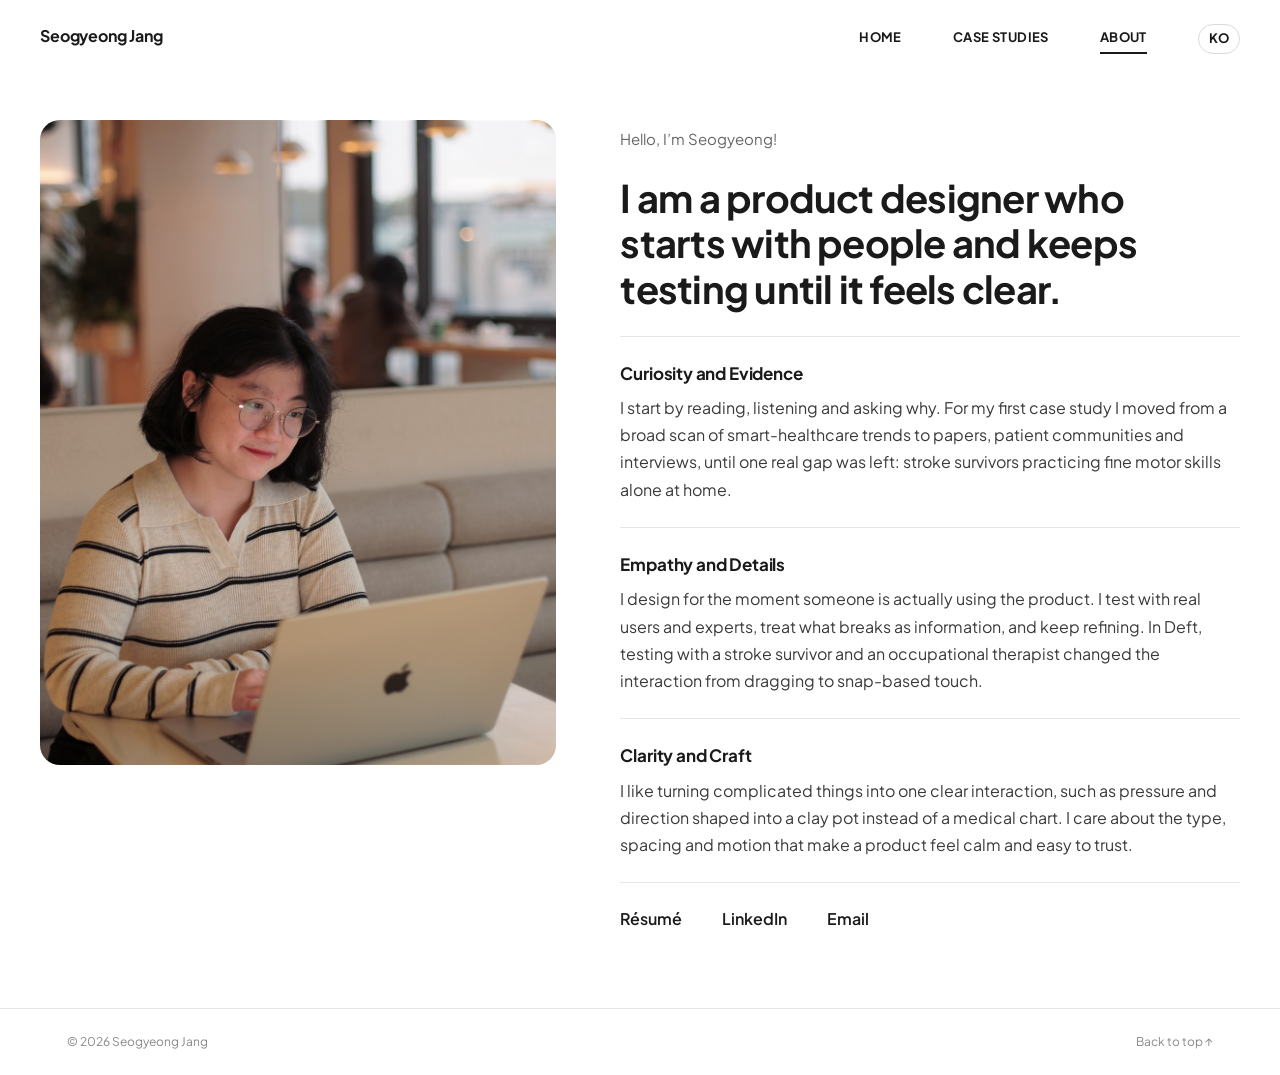
==== commit ac91c947: "Add files via upload" ====
--- a/about.html
+++ b/about.html
@@ -42,7 +42,7 @@
 
         <section class="about__block" data-reveal style="--reveal-delay:140ms">
           <h2 class="about__title" data-en="Empathy and Details" data-ko="공감과 디테일">Empathy and Details</h2>
-          <p class="about__p" data-en="I design for the moment someone is actually using the product. I test with real users and experts, treat what breaks as information, and keep refining. In RE:HAND, testing with a stroke survivor and an occupational therapist changed the interaction from dragging to snap-based touch." data-ko="저는 누군가가 제품을 실제로 쓰는 그 순간을 위해 디자인합니다. 실제 사용자와 전문가에게 테스트하고, 깨지는 지점을 정보로 받아들이며 계속 다듬습니다. RE:HAND에서는 뇌졸중 경험자와 작업치료사 테스트를 거치며 상호작용을 드래그에서 스냅 기반 터치로 바꿨습니다.">I design for the moment someone is actually using the product. I test with real users and experts, treat what breaks as information, and keep refining. In RE:HAND, testing with a stroke survivor and an occupational therapist changed the interaction from dragging to snap-based touch.</p>
+          <p class="about__p" data-en="I design for the moment someone is actually using the product. I test with real users and experts, treat what breaks as information, and keep refining. In Deft, testing with a stroke survivor and an occupational therapist changed the interaction from dragging to snap-based touch." data-ko="저는 누군가가 제품을 실제로 쓰는 그 순간을 위해 디자인합니다. 실제 사용자와 전문가에게 테스트하고, 깨지는 지점을 정보로 받아들이며 계속 다듬습니다. Deft에서는 뇌졸중 경험자와 작업치료사 테스트를 거치며 상호작용을 드래그에서 스냅 기반 터치로 바꿨습니다.">I design for the moment someone is actually using the product. I test with real users and experts, treat what breaks as information, and keep refining. In Deft, testing with a stroke survivor and an occupational therapist changed the interaction from dragging to snap-based touch.</p>
         </section>
 
         <section class="about__block" data-reveal style="--reveal-delay:180ms">
--- a/css/site.css
+++ b/css/site.css
@@ -1,852 +1,873 @@
-/* Layout + components for the case-study sub page. Tokens live in tokens.css. */
+/* Layout + components for the case-study sub page. Tokens live in tokens.css. */
+
+*, *::before, *::after { box-sizing: border-box; }
+html { scroll-behavior: smooth; -webkit-text-size-adjust: 100%; }
+body {
+  margin: 0;
+  background: var(--surface-page);
+  color: var(--text-primary);
+  font-family: var(--font-sans);
+  font-size: 1rem;
+  line-height: 1.5;
+  -webkit-font-smoothing: antialiased;
+  text-rendering: optimizeLegibility;
+}
+h1, h2, h3, h4, p, ul, ol, figure, blockquote { margin: 0; padding: 0; }
+ul, ol { list-style: none; }
+a { color: inherit; text-decoration: none; }
+img { max-width: 100%; display: block; }
+button { font: inherit; color: inherit; background: none; border: 0; cursor: pointer; }
+:focus-visible { outline: 2px solid var(--text-primary); outline-offset: 3px; border-radius: 4px; }
+
+.skip-link {
+  position: absolute; left: var(--space-sm); top: -4rem; z-index: 100;
+  background: var(--text-primary); color: var(--text-inverse);
+  padding: var(--space-xs) var(--space-sm); border-radius: var(--radius-md);
+}
+.skip-link:focus { top: var(--space-sm); }
+
+.container { width: min(var(--content-width), 100% - 2 * var(--page-pad)); margin-inline: auto; }
+.measure { max-width: var(--text-width); }
+
+/* ---------- Progress bar ---------- */
+.progress {
+  position: fixed; inset: 0 0 auto 0; height: 3px; z-index: 60;
+  background: var(--text-primary); transform-origin: 0 50%; transform: scaleX(0);
+}
+
+/* ---------- Header ---------- */
+.site-header {
+  position: sticky; top: 0; z-index: 50;
+  background: color-mix(in srgb, var(--surface-page) 88%, transparent);
+  backdrop-filter: saturate(1.4) blur(12px);
+  -webkit-backdrop-filter: saturate(1.4) blur(12px);
+  border-bottom: 1px solid transparent;
+  transition: border-color var(--dur-base) var(--ease-out), box-shadow var(--dur-base) var(--ease-out);
+}
+.site-header.is-scrolled { border-bottom-color: var(--border-default); }
+.nav {
+  display: flex; align-items: center; justify-content: space-between;
+  min-height: 64px; padding-block: var(--space-md);
+}
+.nav__brand { color: var(--text-primary); }
+.nav__links { display: flex; gap: clamp(1.5rem, 1rem + 2.2vw, 4rem); }
+.nav__link { position: relative; color: var(--text-secondary); padding-block: var(--space-2xs); transition: color var(--dur-fast); }
+.nav__link::after {
+  content: ""; position: absolute; left: 0; right: 0; bottom: 0; height: 2px; background: currentColor;
+  transform: scaleX(0); transform-origin: 0 50%; transition: transform var(--dur-base) var(--ease-out);
+}
+.nav__link:hover, .nav__link[aria-current="page"] { color: var(--text-primary); }
+.nav__link:hover::after, .nav__link[aria-current="page"]::after { transform: scaleX(1); }
+.nav__toggle { display: none; width: 44px; height: 44px; margin-right: -10px; align-items: center; justify-content: center; }
+.nav__toggle span, .nav__toggle span::before {
+  display: block; width: 22px; height: 2px; background: var(--text-primary); border-radius: 2px;
+  transition: transform var(--dur-base) var(--ease-out), background var(--dur-fast);
+}
+.nav__toggle span { position: relative; }
+.nav__toggle span::before { content: ""; position: absolute; top: 7px; }
+.nav__toggle[aria-expanded="true"] span { background: transparent; }
+.nav__toggle[aria-expanded="true"] span::before { top: 0; transform: rotate(45deg); }
+.nav__toggle[aria-expanded="true"] span::after {
+  content: ""; position: absolute; top: 0; left: 0; width: 22px; height: 2px; background: var(--text-primary); transform: rotate(-45deg);
+}
+
+@media (max-width: 720px) {
+  .nav__toggle { display: inline-flex; }
+  .nav__links {
+    position: absolute; top: 100%; left: 0; right: 0; flex-direction: column; gap: 0;
+    background: var(--surface-page); border-bottom: 1px solid var(--border-default);
+    padding: var(--space-xs) var(--page-pad) var(--space-md);
+    clip-path: inset(0 0 100% 0); visibility: hidden; opacity: 0;
+    transition: clip-path var(--dur-base) var(--ease-out), opacity var(--dur-fast), visibility 0s linear var(--dur-base);
+  }
+  .nav__links.is-open { clip-path: inset(0); visibility: visible; opacity: 1; transition-delay: 0s; }
+  .nav__link { padding-block: var(--space-sm); border-bottom: 1px solid var(--border-default); }
+  .nav__link::after { display: none; }
+}
+
+/* ---------- Sections ---------- */
+.section { padding-block: var(--space-section-y); }
+.section--band { background: var(--surface-band); }
+.section__inner { display: flex; flex-direction: column; gap: var(--space-lg); }
+.section-header { display: flex; flex-direction: column; gap: var(--space-sm); max-width: var(--text-width); }
+.section-header__label { color: var(--text-secondary); }
+.section-header__title { color: var(--text-primary); text-wrap: balance; }
+.statement { color: var(--text-statement); max-width: var(--text-width); text-wrap: pretty; }
+.prose { max-width: var(--text-width); text-wrap: pretty; }
+.sub-title { color: var(--text-primary); }
+.stack-sm { display: flex; flex-direction: column; gap: var(--space-sm); }
+.stack-md { display: flex; flex-direction: column; gap: var(--space-md); }
+
+.hero { padding-block: clamp(3rem, 2rem + 4vw, 6rem) var(--space-section-y); }
+
+/* ---------- Media placeholder ---------- */
+.media { display: flex; flex-direction: column; gap: var(--space-sm); }
+.media__img {
+  display: grid; place-items: center; width: 100%;
+  background: var(--surface-placeholder); border-radius: var(--radius-md);
+  color: var(--text-meta); overflow: hidden; position: relative;
+}
+.media__img::after {
+  content: ""; position: absolute; inset: 0;
+  background: linear-gradient(110deg, transparent 30%, rgba(255,255,255,.55) 50%, transparent 70%);
+  transform: translateX(-100%); animation: shimmer 2.6s var(--ease-out) infinite;
+}
+.media__caption { color: var(--text-meta); }
+.ratio-hero { aspect-ratio: 1146 / 560; }
+.ratio-wide { aspect-ratio: 1146 / 597; }
+.ratio-side { aspect-ratio: 362 / 597; }
+.ratio-persona { aspect-ratio: 558 / 560; }
+@keyframes shimmer { to { transform: translateX(100%); } }
+
+/* ---------- Meta + chips ---------- */
+.meta { display: grid; grid-template-columns: repeat(4, minmax(0, 1fr)); gap: var(--gutter); }
+.meta__item { display: flex; flex-direction: column; gap: var(--space-xs); }
+.meta__label { color: var(--text-secondary); }
+.chips { display: flex; flex-wrap: wrap; gap: 12px; }
+.chip {
+  background: var(--surface-subtle); color: #333; border-radius: var(--radius-full);
+  padding: 0.75rem 1.5rem;
+  transition: background var(--dur-fast), color var(--dur-fast), transform var(--dur-base) var(--ease-out);
+}
+.chip:hover { background: var(--text-primary); color: var(--text-inverse); transform: translateY(-2px); }
+@media (max-width: 720px) {
+  .meta { grid-template-columns: repeat(2, minmax(0, 1fr)); row-gap: var(--space-md); }
+  .chip { padding: 0.625rem 1.125rem; }
+}
+
+/* ---------- Callouts ---------- */
+.callout {
+  display: flex; flex-direction: column; gap: var(--space-md);
+  background: var(--surface-callout); border-radius: var(--radius-lg);
+  padding: clamp(1.5rem, 1rem + 2.2vw, 4rem);
+}
+.callout--white { background: var(--surface-card); }
+.callout--dark {
+  background: var(--surface-inverse); color: var(--text-inverse);
+  padding: var(--space-md) var(--space-card); gap: var(--space-xs); max-width: var(--text-width);
+}
+.callout--dark .callout__label { color: var(--text-inverse-secondary); }
+.callout__label { color: var(--text-secondary); }
+.callout__body { max-width: var(--text-width); text-wrap: pretty; }
+@media (max-width: 720px) { .callout--dark { padding: var(--space-md); } }
+
+/* ---------- Split (8/4) ---------- */
+.split { display: grid; grid-template-columns: minmax(0, 754fr) minmax(0, 362fr); gap: var(--gutter); align-items: start; }
+.split__text { display: flex; flex-direction: column; gap: var(--space-lg); }
+@media (max-width: 860px) { .split { grid-template-columns: 1fr; } .ratio-side { aspect-ratio: 4 / 3; } }
+
+/* ---------- Quote ---------- */
+.quote { border-left: 2px solid var(--border-quote); padding-left: var(--space-md); max-width: var(--text-width); }
+
+/* ---------- Source list ---------- */
+.sources { display: flex; flex-direction: column; gap: 12px; padding-left: var(--space-sm); max-width: var(--text-width); }
+.sources li { position: relative; padding-left: 1rem; }
+.sources li::before { content: "–"; position: absolute; left: 0; color: var(--text-meta); }
+
+/* ---------- Stat cards ---------- */
+.stats { display: grid; grid-template-columns: repeat(3, minmax(0, 1fr)); gap: var(--gutter); }
+.stat {
+  display: flex; flex-direction: column; gap: var(--space-xs);
+  background: var(--surface-card-muted); border-radius: var(--radius-md); padding: var(--space-md);
+  transition: transform var(--dur-base) var(--ease-out), box-shadow var(--dur-base) var(--ease-out);
+}
+.stat:hover { transform: translateY(-4px); box-shadow: 0 12px 28px -16px rgba(0,0,0,.25); }
+.stat__value { color: var(--text-primary); }
+.stat__text { color: var(--text-secondary); }
+.stats__row-label { grid-column: 1 / -1; color: var(--text-secondary); }
+@media (max-width: 960px) { .stats { grid-template-columns: repeat(2, minmax(0, 1fr)); } }
+@media (max-width: 600px) { .stats { grid-template-columns: 1fr; } }
+
+/* ---------- Insight cards ---------- */
+.insights { display: grid; grid-template-columns: repeat(2, minmax(0, 1fr)); gap: var(--gutter); }
+.insight {
+  display: flex; flex-direction: column; gap: var(--space-sm);
+  background: var(--surface-card); border-radius: var(--radius-md); padding: var(--space-card);
+  transition: transform var(--dur-base) var(--ease-out), box-shadow var(--dur-base) var(--ease-out);
+}
+.insight:hover { transform: translateY(-4px); box-shadow: 0 14px 30px -18px rgba(0,0,0,.28); }
+.insight__title-row { display: flex; align-items: baseline; flex-wrap: wrap; gap: var(--space-xs); }
+.insight__tag { color: var(--text-meta); }
+.insight__text { color: var(--text-secondary); }
+@media (max-width: 720px) { .insights { grid-template-columns: 1fr; } .insight { padding: var(--space-md); } }
+
+/* ---------- Principles ---------- */
+.principles { display: grid; grid-template-columns: repeat(2, minmax(0, 362px)); column-gap: var(--gutter); row-gap: var(--space-xs); }
+.principles li { display: flex; gap: var(--space-xs); }
+.principles li::before { content: "–"; color: var(--text-meta); }
+@media (max-width: 720px) { .principles { grid-template-columns: 1fr; } }
+
+/* ---------- Persona ---------- */
+.persona-wrap { display: grid; grid-template-columns: repeat(2, minmax(0, 1fr)); gap: var(--gutter); align-items: stretch; }
+.persona {
+  display: flex; flex-direction: column; gap: var(--space-md);
+  background: var(--surface-callout); border-radius: var(--radius-lg); padding: clamp(1.5rem, 1rem + 1.6vw, 2.5rem);
+}
+.persona__head { display: flex; flex-direction: column; gap: var(--space-2xs); }
+.persona__kicker { color: var(--text-secondary); }
+.persona__summary { color: var(--text-secondary); }
+.persona dl { display: flex; flex-direction: column; gap: var(--space-md); margin: 0; }
+.persona dl div { display: flex; flex-direction: column; gap: var(--space-2xs); }
+.persona dt { color: var(--text-secondary); }
+.persona dd { margin: 0; }
+@media (max-width: 860px) { .persona-wrap { grid-template-columns: 1fr; } .ratio-persona { aspect-ratio: 4 / 3; } }
+
+/* ---------- Journey ---------- */
+.journey { display: flex; align-items: stretch; gap: var(--space-xs); }
+.journey__arrow { align-self: center; color: var(--text-meta); flex: 0 0 auto; transition: color var(--dur-fast); }
+.stage {
+  flex: 1 1 0; min-width: 0; display: flex; flex-direction: column; gap: var(--space-sm);
+  border: 1px solid var(--border-default); border-radius: var(--radius-md); padding: var(--space-sm);
+  background: var(--surface-page);
+  transition: opacity var(--dur-base) var(--ease-out), border-color var(--dur-fast), transform var(--dur-base) var(--ease-out), box-shadow var(--dur-base) var(--ease-out);
+}
+.journey:hover .stage:not(:hover):not(:focus-within) { opacity: 0.5; }
+.stage:hover, .stage:focus-within { border-color: var(--border-strong); transform: translateY(-4px); box-shadow: 0 14px 28px -18px rgba(0,0,0,.3); }
+.stage__name { color: var(--text-primary); }
+.stage__action { color: var(--text-primary); }
+.stage__block { display: flex; flex-direction: column; gap: var(--space-2xs); }
+.stage__label { color: var(--text-secondary); }
+.stage__divider { border: 0; border-top: 1px solid var(--surface-subtle); width: 100%; margin: 0; }
+.stage__finding { color: var(--tone, var(--text-primary)); }
+.stage__result { color: var(--text-primary); }
+.stage--blue   { --tone: var(--emotion-positive); }
+.stage--red    { --tone: var(--emotion-negative); }
+.stage--yellow { --tone: var(--emotion-caution); }
+.stage--purple { --tone: var(--emotion-hopeful); }
+.stage--green  { --tone: var(--emotion-relief); }
+@media (max-width: 1000px) {
+  .journey {
+    overflow-x: auto; scroll-snap-type: x mandatory; gap: var(--space-xs);
+    margin-inline: calc(-1 * var(--page-pad)); padding: var(--space-xs) var(--page-pad) var(--space-md);
+    scrollbar-width: thin;
+  }
+  .stage { flex: 0 0 min(15rem, 72vw); scroll-snap-align: start; }
+  .journey:hover .stage:not(:hover) { opacity: 1; }
+}
+
+/* ---------- Competitor rows ---------- */
+.landscape { border-top: 1px solid var(--border-default); }
+.row {
+  display: grid; grid-template-columns: minmax(0, 264fr) minmax(0, 411fr) minmax(0, 411fr); gap: var(--gutter);
+  padding-block: var(--space-card); border-bottom: 1px solid var(--border-default);
+  transition: background var(--dur-base) var(--ease-out);
+}
+.row__name { display: flex; flex-direction: column; gap: var(--space-2xs); }
+.row__descriptor { color: var(--text-secondary); }
+.row__col { display: flex; flex-direction: column; gap: var(--space-xs); }
+.row__col-label { color: var(--text-secondary); margin-bottom: var(--space-2xs); }
+.row__list { display: flex; flex-direction: column; gap: var(--space-xs); }
+.row__list li { display: flex; gap: var(--space-xs); }
+.row__list li::before { flex: 0 0 auto; width: 10px; color: var(--text-secondary); }
+.row__list--plus li::before { content: "+"; }
+.row__list--minus li::before { content: "–"; }
+.row--ours .row__name .row__title { position: relative; width: fit-content; }
+.row--ours .row__name .row__title::after { content: ""; position: absolute; left: 0; right: 0; bottom: -2px; height: 2px; background: var(--text-primary); }
+@media (max-width: 860px) { .row { grid-template-columns: 1fr 1fr; } .row__name { grid-column: 1 / -1; } }
+@media (max-width: 560px) { .row { grid-template-columns: 1fr; } }
+
+/* ---------- HMW ---------- */
+.hmw { display: flex; flex-direction: column; gap: 12px; max-width: var(--text-width); counter-reset: hmw; }
+.hmw__item {
+  display: flex; gap: var(--space-sm); align-items: baseline;
+  background: var(--surface-card); border: 1px solid var(--border-default); border-radius: var(--radius-md);
+  padding: 1.25rem var(--space-md);
+  transition: transform var(--dur-base) var(--ease-out), border-color var(--dur-fast), box-shadow var(--dur-base) var(--ease-out);
+}
+.hmw__item:hover { transform: translateX(6px); border-color: var(--text-primary); box-shadow: 0 10px 24px -18px rgba(0,0,0,.35); }
+.hmw__num { color: var(--text-meta); font-variant-numeric: tabular-nums; }
+
+/* ---------- Footer ---------- */
+.site-footer { padding-bottom: var(--space-section-y); }
+.next {
+  display: flex; flex-direction: column; gap: var(--space-sm);
+  border-top: 1px solid var(--border-default); border-bottom: 1px solid var(--border-default);
+  padding-block: var(--space-xl);
+}
+.next__label { color: var(--text-secondary); }
+.next__row { display: flex; align-items: center; justify-content: space-between; gap: var(--space-md); }
+.next__arrow { display: inline-block; transition: transform var(--dur-base) var(--ease-out); }
+.next:hover .next__arrow, .next:focus-visible .next__arrow { transform: translateX(10px); }
+.next__title { background: linear-gradient(currentColor, currentColor) 0 100% / 0 2px no-repeat; transition: background-size var(--dur-base) var(--ease-out); padding-bottom: 2px; }
+.next:hover .next__title { background-size: 100% 2px; }
+
+/* ---------- Project cards (Home + Case Studies list) ---------- */
+.project-grid { display: grid; grid-template-columns: repeat(2, minmax(0, 1fr)); gap: var(--space-lg) var(--gutter); }
+.project-card { display: flex; flex-direction: column; gap: var(--space-md); color: inherit; }
+.project-card--feature { grid-column: 1 / -1; }
+.project-card__media { overflow: hidden; border-radius: var(--radius-md); }
+.project-card__media .media__img { border-radius: 0; transition: transform var(--dur-slow) var(--ease-out); }
+a.project-card:hover .project-card__media .media__img, a.project-card:focus-visible .project-card__media .media__img { transform: scale(1.03); }
+.project-card__body { display: flex; flex-direction: column; gap: var(--space-sm); }
+.project-card__kicker { color: var(--text-secondary); }
+.project-card__title-row { display: flex; align-items: baseline; justify-content: space-between; gap: var(--space-md); }
+.project-card__title { background: linear-gradient(currentColor, currentColor) 0 100% / 0 2px no-repeat; transition: background-size var(--dur-base) var(--ease-out); padding-bottom: 2px; }
+a.project-card:hover .project-card__title { background-size: 100% 2px; }
+.project-card__arrow { display: inline-block; transition: transform var(--dur-base) var(--ease-out); }
+a.project-card:hover .project-card__arrow { transform: translateX(8px); }
+.project-card__text { color: var(--text-secondary); max-width: var(--text-width); text-wrap: pretty; }
+.project-card--soon { opacity: 0.6; cursor: default; }
+.project-card--soon .media__img::after { display: none; }
+.badge { display: inline-block; width: fit-content; background: var(--surface-subtle); color: var(--text-secondary); border-radius: var(--radius-full); padding: 0.25rem 0.75rem; }
+@media (max-width: 720px) { .project-grid { grid-template-columns: 1fr; } }
+
+/* ---------- Simple footer ---------- */
+.site-footer--simple { border-top: 1px solid var(--border-default); padding-block: var(--space-md); }
+.site-footer--simple .container { display: flex; justify-content: space-between; gap: var(--space-md); flex-wrap: wrap; color: var(--text-meta); }
+.site-footer--simple a:hover { color: var(--text-primary); }
+
+/* ---------- CTA band ---------- */
+.cta { display: flex; flex-direction: column; gap: var(--space-md); align-items: flex-start; }
+.button {
+  display: inline-flex; align-items: center; gap: var(--space-xs);
+  background: var(--text-primary); color: var(--text-inverse); border-radius: var(--radius-full);
+  padding: 0.875rem 1.75rem;
+  transition: transform var(--dur-base) var(--ease-out), background var(--dur-fast);
+}
+.button:hover { transform: translateY(-2px); background: var(--surface-inverse-subtle); }
+
+/* ---------- Section sub-nav (case study) ---------- */
+:root { --header-h: 65px; --subnav-h: 49px; }
+[data-section] { scroll-margin-top: calc(var(--header-h) + var(--subnav-h)); }
+.subnav {
+  position: sticky; top: var(--header-h); z-index: 40;
+  background: color-mix(in srgb, var(--surface-page) 92%, transparent);
+  backdrop-filter: saturate(1.4) blur(12px); -webkit-backdrop-filter: saturate(1.4) blur(12px);
+  border-block: 1px solid var(--border-default);
+}
+.subnav__list { display: flex; gap: clamp(1.25rem, 0.5rem + 2vw, 2.5rem); overflow-x: auto; scrollbar-width: none; }
+.subnav__list::-webkit-scrollbar { display: none; }
+.subnav__link {
+  position: relative; flex: none; white-space: nowrap; color: var(--text-secondary);
+  padding-block: 0.875rem; transition: color var(--dur-fast);
+}
+.subnav__link::after {
+  content: ""; position: absolute; left: 0; right: 0; bottom: -1px; height: 2px; background: var(--text-primary);
+  transform: scaleX(0); transform-origin: 0 50%; transition: transform var(--dur-base) var(--ease-out);
+}
+.subnav__link:hover, .subnav__link.is-active { color: var(--text-primary); }
+.subnav__link.is-active::after { transform: scaleX(1); }
+
+/* ---------- Dot nav (case study, wide screens) ---------- */
+.dotnav { position: fixed; right: 1.25rem; top: 50%; transform: translateY(-50%); z-index: 45; display: none; flex-direction: column; gap: 0.25rem; }
+.dotnav a { position: relative; display: grid; place-items: center; width: 24px; height: 24px; }
+.dotnav a::after {
+  content: ""; width: 8px; height: 8px; border-radius: 50%; background: var(--border-quote);
+  transition: transform var(--dur-base) var(--ease-out), background var(--dur-fast);
+}
+.dotnav a:hover::after { background: var(--text-secondary); transform: scale(1.3); }
+.dotnav a.is-active::after { background: var(--text-primary); transform: scale(1.5); }
+.dotnav a::before {
+  content: attr(data-label); position: absolute; right: 100%; margin-right: 0.5rem; white-space: nowrap;
+  background: var(--text-primary); color: var(--text-inverse); font-size: 0.8125rem; line-height: 1;
+  padding: 0.4rem 0.6rem; border-radius: var(--radius-md); opacity: 0; transform: translateX(6px); pointer-events: none;
+  transition: opacity var(--dur-fast), transform var(--dur-base) var(--ease-out);
+}
+.dotnav a:hover::before, .dotnav a:focus-visible::before { opacity: 1; transform: none; }
+@media (min-width: 1200px) { .dotnav { display: flex; } }
+
+/* ---------- Home: scroll cue ---------- */
+.scroll-cue { display: inline-flex; align-items: center; gap: var(--space-sm); color: var(--text-secondary); margin-top: var(--space-md); }
+.scroll-cue__line { position: relative; width: 1px; height: 40px; background: var(--border-strong); overflow: hidden; }
+.scroll-cue__line::after { content: ""; position: absolute; left: 0; top: 0; width: 1px; height: 16px; background: var(--text-primary); animation: cue 1.8s var(--ease-out) infinite; }
+@keyframes cue { from { transform: translateY(-16px); } to { transform: translateY(40px); } }
+
+/* ---------- Home: 3D project carousel ---------- */
+.carousel { display: flex; flex-direction: column; gap: var(--space-md); }
+.carousel__stage {
+  position: relative; height: clamp(320px, 38vw, 520px); perspective: 1400px; overflow: hidden;
+  touch-action: pan-y; user-select: none;
+}
+.carousel__world {
+  position: absolute; inset: 0; transform-style: preserve-3d; will-change: transform;
+  transform: rotateX(var(--rx, 0deg)) rotateY(var(--ry, 0deg)) translateZ(var(--sz, 0px));
+}
+/* Intro: cards fly in from depth, centre card first; runs once per session when the section scrolls into view */
+@keyframes ccard-in {
+  from {
+    opacity: 0; filter: blur(14px);
+    transform: translateX(calc(var(--o) * 62%)) translateY(60px) translateZ(-1100px) rotateY(calc(var(--o) * -34deg + 55deg));
+  }
+}
+.carousel.will-intro .ccard { opacity: 0; }
+.carousel.is-intro .ccard { animation: ccard-in 1.2s var(--ease-out) backwards; animation-delay: calc(var(--a) * 160ms); }
+.ccard {
+  --o: 0; --a: 0;
+  position: absolute; left: 50%; top: 0; width: min(560px, 68vw); margin-left: calc(min(560px, 68vw) / -2);
+  display: flex; flex-direction: column; gap: var(--space-sm);
+  transform: translateX(calc(var(--o) * 62%)) translateZ(calc(var(--a) * -160px)) rotateY(calc(var(--o) * -34deg));
+  opacity: calc(1 - var(--a) * 0.4); z-index: calc(10 - var(--a));
+  transition: transform 700ms var(--ease-out), opacity 700ms var(--ease-out);
+  cursor: pointer; color: inherit;
+}
+.ccard.is-active { cursor: default; }
+a.ccard.is-active { cursor: pointer; }
+.ccard__media { border-radius: var(--radius-md); overflow: hidden; box-shadow: 0 24px 48px -24px rgba(0, 0, 0, 0.35); }
+.ccard__media .media__img { border-radius: 0; }
+.ccard:not(.is-active) .ccard__caption { opacity: 0; }
+.ccard__caption { display: flex; flex-direction: column; gap: 0.25rem; transition: opacity var(--dur-base); }
+.ccard__kicker { color: var(--text-secondary); }
+.carousel__controls { display: flex; align-items: center; justify-content: center; gap: var(--space-md); }
+.carousel__btn {
+  width: 44px; height: 44px; border-radius: 50%; border: 1px solid var(--border-strong);
+  display: grid; place-items: center; transition: background var(--dur-fast), color var(--dur-fast), transform var(--dur-base) var(--ease-out);
+}
+.carousel__btn:hover:not(:disabled) { background: var(--text-primary); color: var(--text-inverse); }
+.carousel__btn:disabled { opacity: 0.35; cursor: default; }
+.carousel__count { color: var(--text-secondary); min-width: 4.5rem; text-align: center; font-variant-numeric: tabular-nums; }
+
+/* ---------- Numbered project list with hover preview ---------- */
+.plist { border-top: 1px solid var(--border-default); }
+.plist__row {
+  display: grid; grid-template-columns: 4rem minmax(0, 1fr) auto 2rem; align-items: center; gap: var(--space-md);
+  padding: var(--space-md) 0; border-bottom: 1px solid var(--border-default); color: inherit;
+  transition: padding var(--dur-base) var(--ease-out), color var(--dur-fast);
+}
+.plist__num { color: var(--text-meta); font-variant-numeric: tabular-nums; }
+.plist__title { transition: transform var(--dur-base) var(--ease-out); }
+.plist__meta { color: var(--text-secondary); }
+.plist__arrow { display: inline-block; transition: transform var(--dur-base) var(--ease-out); }
+a.plist__row:hover, a.plist__row:focus-visible { padding-left: var(--space-sm); }
+a.plist__row:hover .plist__arrow, a.plist__row:focus-visible .plist__arrow { transform: translateX(8px); }
+.plist__row.is-soon { color: var(--text-meta); cursor: default; }
+.plist:hover .plist__row:not(:hover) { color: var(--text-meta); }
+@media (max-width: 720px) { .plist__row { grid-template-columns: 2.5rem minmax(0, 1fr) 2rem; } .plist__meta { display: none; } }
+
+.preview {
+  position: fixed; left: 0; top: 0; z-index: 70; width: 320px; pointer-events: none;
+  background: var(--surface-card); border: 1px solid var(--border-default); border-radius: var(--radius-md);
+  box-shadow: 0 24px 56px -20px rgba(0, 0, 0, 0.3); padding: var(--space-sm);
+  display: flex; flex-direction: column; gap: var(--space-xs);
+  opacity: 0; scale: 0.94; transition: opacity var(--dur-fast), scale var(--dur-base) var(--ease-out);
+}
+.preview.is-on { opacity: 1; scale: 1; }
+.preview__title { color: var(--text-primary); }
+.preview__tags { gap: 6px; }
+.preview__tags .chip { padding: 0.25rem 0.625rem; font-size: 0.75rem; }
+.preview__tags:empty { display: none; }
+.preview__text { color: var(--text-secondary); }
+.preview__cta { align-self: flex-start; margin-top: var(--space-2xs, 0.25rem); background: var(--text-primary); color: var(--text-inverse); border-radius: var(--radius-full); padding: 0.5rem 1rem; }
+@media (hover: none), (max-width: 720px) { .preview { display: none; } }
+
+/* ---------- Home: pinned intro scenes (giant type + centre object + drifting post-its) ---------- */
+.sr-only { position: absolute; width: 1px; height: 1px; overflow: hidden; clip: rect(0 0 0 0); white-space: nowrap; }
+.scenes { --bg: #ececea; --word: #ffffff; --ink: var(--text-primary); --scene-h: calc(100vh - var(--header-h)); height: calc(var(--scene-h) * 4); }
+.scenes[data-scene="1"] { --bg: #dededa; --word: #f1f1ef; }
+.scenes[data-scene="2"] { --bg: #2b2b2b; --word: #3c3c3c; --ink: #ffffff; }
+.scenes[data-scene="3"] { --bg: #f5f5f7; --word: #e6e6ea; }
+.scenes__sticky {
+  position: sticky; top: var(--header-h); height: var(--scene-h); overflow: hidden;
+  background: var(--bg); color: var(--ink); transition: background 700ms var(--ease-out), color 500ms;
+}
+.scenes__words { position: absolute; inset: 0; }
+.sword {
+  position: absolute; inset: 0; display: grid; place-content: start center; padding-top: 7vh; text-align: center;
+  font-size: clamp(4rem, 15.5vw, 15rem); font-weight: 700; line-height: 0.88; letter-spacing: -0.03em; text-transform: uppercase;
+  color: var(--word); opacity: 0; transform: translateY(35%); transition: transform 900ms var(--ease-out), opacity 600ms, color 700ms;
+}
+.sword.is-active { opacity: 1; transform: none; }
+.sword.is-past { transform: translateY(-35%); }
+.scenes__float { position: absolute; inset: 0; z-index: 3; pointer-events: none; --mx: 0; --my: 0; --sp: 0; }
+.pi {
+  position: absolute; width: var(--s); height: var(--s);
+  transform: translate3d(calc(var(--mx) * var(--d) * 36px), calc(var(--my) * var(--d) * 36px + var(--sp) * var(--d) * -140px), 0) rotate(var(--r));
+}
+.pi__in {
+  display: block; width: 100%; height: 100%; padding: 6px 7px; background: var(--c); color: #1e1e1e; font-style: normal;
+  box-shadow: 0 8px 18px -8px rgba(0, 0, 0, 0.35); animation: drift var(--dur) ease-in-out infinite;
+}
+@keyframes drift { 0%, 100% { transform: translateY(0) rotate(0deg); } 50% { transform: translateY(-14px) rotate(3deg); } }
+.scenes__object {
+  position: absolute; z-index: 2; left: 50%; bottom: -6vh; width: clamp(200px, 24vw, 340px); aspect-ratio: 3 / 4;
+  display: grid; place-items: center; border-radius: var(--radius-md); background: var(--surface-placeholder); color: var(--text-meta);
+  box-shadow: 0 30px 60px -30px rgba(0, 0, 0, 0.45);
+  transform: translateX(-50%) translateY(calc(var(--p, 0) * -6vh)) rotate(calc((var(--p, 0) - 0.5) * 14deg));
+  transition: transform 120ms linear;
+}
+.scenes__object { overflow: hidden; }
+.scenes__object img { width: 100%; height: 100%; object-fit: cover; object-position: 56% 50%; display: block; }
+.sword:first-child { font-size: clamp(3.4rem, 12.5vw, 13rem); }
+.scenes__captions { position: absolute; z-index: 4; left: var(--page-pad); bottom: 14vh; width: min(360px, 34vw); }
+.scap { position: absolute; left: 0; bottom: 0; width: 100%; opacity: 0; transform: translateY(24px); transition: opacity 600ms, transform 800ms var(--ease-out); color: var(--ink); text-wrap: balance; }
+.scap.is-active { opacity: 1; transform: none; }
+.scap__sub { display: block; margin-top: var(--space-xs); opacity: 0.7; }
+.scap .button { margin-top: var(--space-sm); }
+.scenes[data-scene="2"] .scap .button, .scenes .button { background: var(--text-primary); color: var(--text-inverse); }
+.scenes[data-scene="3"] .button { background: var(--text-primary); }
+.scenes__meta { position: absolute; z-index: 4; right: var(--page-pad); bottom: 14vh; display: flex; flex-direction: column; align-items: flex-end; gap: var(--space-xs); color: var(--ink); opacity: 0.8; }
+.scenes__meta .scroll-cue__line { height: 32px; }
+.marquee { position: absolute; z-index: 1; left: 0; right: 0; bottom: 0; border-block: 1px solid color-mix(in srgb, var(--ink) 40%, transparent); padding-block: 0.7rem; overflow: hidden; color: var(--ink); background: var(--bg); transition: background 700ms var(--ease-out); }
+.marquee__track { display: flex; width: max-content; gap: 2.5rem; animation: marquee 32s linear infinite; }
+.marquee__track span::after { content: "•"; margin-left: 2.5rem; }
+@keyframes marquee { to { transform: translateX(-50%); } }
+@media (max-width: 720px) {
+  .scenes__captions { width: calc(100% - 2 * var(--page-pad)); bottom: 22vh; }
+  .scenes__object { width: 42vw; bottom: -4vh; }
+  .scenes__meta { display: none; }
+  .pi:nth-child(n+8) { display: none; }
+}
+
+/* ---------- Home (Variant C): name + intro, card fan, big statement, rows ---------- */
+.menu-btn {
+  position: fixed; top: 20px; right: var(--page-pad); z-index: 70; padding: 0.55rem 1.05rem; border-radius: 999px;
+  background: color-mix(in srgb, var(--surface-page) 86%, transparent); backdrop-filter: blur(10px); -webkit-backdrop-filter: blur(10px);
+  border: 1px solid var(--border-default); font-size: 0.8125rem; font-weight: 600; letter-spacing: 0.06em; transition: background var(--dur-fast);
+}
+.menu-btn:hover { background: var(--surface-page); }
+.menu-panel {
+  position: fixed; top: 66px; right: var(--page-pad); z-index: 70; min-width: 220px; display: flex; flex-direction: column;
+  background: var(--surface-page); border: 1px solid var(--border-default); border-radius: 16px; padding: 8px;
+  box-shadow: 0 24px 48px -24px rgba(0, 0, 0, 0.3); clip-path: inset(0 0 100% 0); opacity: 0; visibility: hidden;
+  transition: clip-path var(--dur-base) var(--ease-out), opacity var(--dur-fast), visibility 0s linear var(--dur-base);
+}
+.menu-panel.is-open { clip-path: inset(0); opacity: 1; visibility: visible; transition-delay: 0s; }
+.menu-panel a { padding: 0.7rem 0.9rem; border-radius: 10px; color: var(--text-primary); }
+.menu-panel a:hover, .menu-panel a[aria-current="page"] { background: var(--surface-subtle); }
+
+.home-hero { padding-top: 28px; overflow: hidden; }
+.home-intro { max-width: 36ch; font-size: clamp(1rem, 0.9rem + 0.45vw, 1.25rem); line-height: 1.5; color: var(--text-primary); text-wrap: pretty; }
+.home-intro strong { font-weight: 600; }
+.fan { --w: clamp(130px, 23.6vw, 340px); --mx: 0; position: relative; height: calc(var(--w) * 1.5); margin-top: clamp(1.5rem, 5vw, 5rem); }
+.fcard {
+  --d: 0; --a: 0; --k: 0.5; --lift: 0px;
+  position: absolute; left: 50%; top: calc(var(--a) * var(--w) * 0.1); width: var(--w); aspect-ratio: 340 / 440; border-radius: 14px;
+  background: var(--c); color: #1e1e1e; overflow: hidden; display: block; padding: 14px 16px;
+  box-shadow: 0 30px 50px -28px rgba(0, 0, 0, 0.35);
+  transform: translateX(-50%) translateX(calc(var(--d) * var(--w) * 0.69 + var(--mx) * var(--k) * 14px)) translateY(var(--lift)) rotate(calc(var(--d) * -8deg));
+  transition: transform 900ms var(--ease-out), opacity 600ms;
+}
+.fcard:hover, .fcard:focus-visible { --lift: -18px; }
+.fcard--photo { padding: 0; }
+.fcard--photo img { width: 100%; height: 100%; object-fit: cover; object-position: 56% 50%; display: block; }
+.fan.pre .fcard { opacity: 0; transform: translateX(-50%) translateY(160px) rotate(0deg); }
+.fan.intro .fcard { transition-delay: calc(var(--a) * 90ms + 80ms); }
+@media (max-width: 720px) { .fan { --w: 34vw; } .fcard { padding: 10px 11px; } .home-hero { padding-top: 72px; } }
+
+.home-statement {
+  font-size: clamp(1.75rem, 1rem + 3.2vw, 4rem); font-weight: 700; line-height: 1.22; letter-spacing: -0.02em; max-width: 1200px;
+  text-indent: 6em; color: var(--text-primary); text-wrap: pretty; margin-top: var(--space-md);
+}
+.home-statement-sub { max-width: 480px; margin: var(--space-lg) 0 0 auto; color: var(--text-secondary); }
+@media (max-width: 720px) { .home-statement { text-indent: 2em; } .home-statement-sub { margin-left: 0; } }
+.do-list { margin-top: var(--space-lg); border-top: 1px solid var(--border-strong); }
+.do-row { display: grid; grid-template-columns: 4rem minmax(0, 1fr) minmax(0, 1.6fr); gap: var(--space-md); align-items: center; padding-block: var(--space-lg); border-bottom: 1px solid var(--border-strong); }
+.do-row__idx { color: var(--text-secondary); }
+.do-row__title { font-size: clamp(1.75rem, 1.2rem + 1.6vw, 2.75rem); font-weight: 700; line-height: 1.1; letter-spacing: -0.015em; }
+.do-row__text { color: var(--text-statement); max-width: 46ch; }
+@media (max-width: 860px) { .do-row { grid-template-columns: 2.5rem 1fr; } .do-row__text { grid-column: 2; } }
+.num-grid { display: grid; grid-template-columns: repeat(3, minmax(0, 1fr)); gap: var(--gutter); margin-top: var(--space-lg); }
+.num { display: flex; flex-direction: column; gap: var(--space-xs); padding-bottom: var(--space-md); border-bottom: 1px solid var(--border-strong); }
+.num__value { font-size: clamp(4.5rem, 12vw, 9.4rem); font-weight: 700; line-height: 1; letter-spacing: -0.04em; }
+.num__note { color: var(--text-secondary); }
+@media (max-width: 720px) { .num-grid { grid-template-columns: 1fr; } }
+.work-grid { display: grid; grid-template-columns: repeat(3, minmax(0, 1fr)); gap: var(--gutter); }
+@media (max-width: 860px) { .work-grid { grid-template-columns: 1fr; } }
+.proc-grid { display: grid; grid-template-columns: repeat(4, minmax(0, 1fr)); gap: var(--gutter); margin-top: var(--space-lg); }
+.proc { display: flex; flex-direction: column; gap: var(--space-xs); padding-top: var(--space-sm); border-top: 1px solid var(--border-strong); }
+.proc span { color: var(--text-secondary); } .proc p { color: var(--text-secondary); }
+@media (max-width: 960px) { .proc-grid { grid-template-columns: repeat(2, minmax(0, 1fr)); } }
+@media (max-width: 560px) { .proc-grid { grid-template-columns: 1fr; } }
+.home-footer { background: var(--surface-inverse); color: var(--text-inverse); padding-block: var(--space-section-y) var(--space-lg); }
+.home-footer__big { font-size: clamp(2.75rem, 1rem + 7vw, 7.5rem); font-weight: 700; line-height: 1.02; letter-spacing: -0.03em; }
+.home-footer__mail { margin-top: var(--space-xl); }
+.home-footer__links { display: flex; gap: var(--space-lg); margin-top: var(--space-md); color: var(--text-inverse-secondary); flex-wrap: wrap; }
+.home-footer__links a:hover { color: var(--text-inverse); }
+.home-footer__meta { display: flex; justify-content: space-between; gap: var(--space-md); margin-top: var(--space-xl); color: var(--text-inverse-secondary); flex-wrap: wrap; }
+
+/* ---------- Home hero 2: intro + nav on top, photo on a tight pile, giant title behind ---------- */
+.home-hero2 {
+  --size: min(16.8vw, 24vh); position: relative; min-height: max(820px, 100svh); overflow: hidden; padding: 28px var(--page-pad) 0;
+}
+.hero2__top { position: relative; z-index: 5; display: flex; justify-content: space-between; align-items: flex-start; gap: 2rem; }
+.hero2__nav { display: flex; gap: clamp(1.25rem, 4vw, 4rem); font-size: 0.8125rem; font-weight: 700; letter-spacing: 0.03em; text-transform: uppercase; padding-top: 0.35rem; }
+/* Desktop/tablet: nav stays top right, the short intro sits to the right of the photo card (below the nav) */
+@media (min-width: 721px) {
+  .hero2__top { position: static; justify-content: flex-end; }
+  .hero2__nav { position: relative; z-index: 5; }
+  .home-hero2 .home-intro { position: absolute; z-index: 5; left: 56.6vw; top: 28.5vh; width: 36.4vw; max-width: none; font-size: clamp(1rem, 1.3vw, 1.75rem); }
+}
+.hero2__nav a { position: relative; padding-block: 0.25rem; }
+.hero2__nav a::after { content: ""; position: absolute; left: 0; right: 0; bottom: 0; height: 2px; background: currentColor; transform: scaleX(0); transform-origin: 0 50%; transition: transform var(--dur-base) var(--ease-out); }
+.hero2__nav a:hover::after { transform: scaleX(1); }
+.hero2__title {
+  position: absolute; z-index: 1; left: var(--page-pad); right: var(--page-pad); bottom: calc(var(--size) * 0.2); margin: 0; white-space: nowrap;
+  font-size: var(--size); font-weight: 700; letter-spacing: -0.05em; line-height: 0.9; color: var(--text-primary);
+}
+.hero2__title .l1 { display: block; }
+.hero2__title .l2 { display: flex; align-items: flex-end; justify-content: space-between; }
+.hero2__title .role { font-size: clamp(1rem, 0.7rem + 1.5vw, 2.25rem); font-weight: 600; letter-spacing: -0.02em; line-height: 1.1; margin-bottom: 0.9em; }
+.hero2__copy { display: none; }
+.pile {
+  --mx: 0; --my: 0; --w: clamp(240px, 30.8vw, 640px);
+  position: absolute; z-index: 3; left: 16.7vw; bottom: calc(var(--size) * 1.75); width: var(--w); aspect-ratio: 569 / 409; margin-left: 0;
+}
+.pcard {
+  --tx: 0%; --ty: 0%; --rot: 0deg; position: absolute; inset: 0; display: block; border-radius: 4px; background: var(--c, #ededed); overflow: hidden;
+  box-shadow: 0 24px 50px -28px rgba(0, 0, 0, 0.45);
+  transform: translate(calc(var(--tx) + var(--mx) * var(--k) * 14px), calc(var(--ty) + var(--my) * var(--k) * 10px)) rotate(calc(var(--rot) + var(--mx) * var(--k) * 1.4deg));
+  transition: transform 700ms var(--ease-out), opacity 600ms;
+}
+.pcard--b1 { --tx: -3%; --ty: 2%; --rot: -5deg; }
+.pcard--b2 { --tx: 4%; --ty: -1%; --rot: 6deg; }
+.pcard--b3 { --tx: -7%; --ty: 3%; --rot: -12deg; }
+.pcard--top { --rot: 2.5deg; border-radius: 4px; }
+.pcard--top img { width: 100%; height: 100%; object-fit: cover; object-position: 70% 50%; display: block; }
+.pile:hover .pcard--top { scale: 1.015; }
+.pile.pre .pcard { opacity: 0; transform: translateY(90px) rotate(0deg); }
+.pile.intro .pcard { transition-delay: calc(var(--i) * 90ms + 80ms); }
+@media (max-width: 860px) { .hero2__nav { display: none; } }
+@media (max-width: 720px) {
+  .home-hero2 { min-height: min(100svh, 700px); }
+  .home-hero2 .home-intro { padding-right: 84px; }
+  .pile { --w: 62vw; left: 50%; margin-left: calc(var(--w) / -2); bottom: calc(var(--size) * 2.6); }
+}
+@media (min-width: 861px) {
+  .menu-btn { opacity: 0; visibility: hidden; transition: opacity var(--dur-base), visibility 0s linear var(--dur-base), background var(--dur-fast); }
+  .past-hero .menu-btn { opacity: 1; visibility: visible; transition-delay: 0s; }
+}
+
+/* ---------- About page ---------- */
+.lang-btn { pointer-events: auto; font-size: 0.8125rem; font-weight: 700; letter-spacing: 0.03em; padding: 0.25rem 0.6rem; border: 1px solid var(--border-strong); border-radius: 999px; transition: background var(--dur-fast), color var(--dur-fast); }
+.lang-btn:hover { background: var(--text-primary); color: var(--text-inverse); border-color: var(--text-primary); }
+.about { display: grid; grid-template-columns: minmax(280px, 5fr) 6fr; gap: clamp(2rem, 5vw, 6rem); max-width: 1320px; margin: 0 auto; padding: 120px var(--page-pad) clamp(3rem, 6vw, 6rem); align-items: start; }
+.about__photo { position: sticky; top: 96px; margin: 0; aspect-ratio: 4 / 5; border-radius: 20px; overflow: hidden; background: var(--surface-placeholder); }
+.about__photo img { width: 100%; height: 100%; object-fit: cover; object-position: 56% 50%; display: block; }
+.about__text { display: flex; flex-direction: column; gap: var(--space-md); padding-top: 0.5rem; max-width: 640px; }
+.about__hello { font-size: 0.9375rem; color: var(--text-secondary); }
+.about__lead { font-size: clamp(1.5rem, 1.1rem + 1.6vw, 2.5rem); font-weight: 700; line-height: 1.2; letter-spacing: -0.02em; text-wrap: balance; }
+.about__block { display: flex; flex-direction: column; gap: 0.5rem; padding-top: var(--space-md); border-top: 1px solid var(--border-default); }
+.about__title { font-size: 1.0625rem; font-weight: 700; letter-spacing: -0.01em; }
+.about__p { color: var(--text-statement); line-height: 1.7; text-wrap: pretty; }
+.about__links { display: flex; gap: var(--space-lg); padding-top: var(--space-md); border-top: 1px solid var(--border-default); }
+.about__links a { position: relative; padding-block: 0.25rem; }
+.about__links a::after { content: ""; position: absolute; left: 0; right: 0; bottom: 0; height: 2px; background: currentColor; transform: scaleX(0); transform-origin: 0 50%; transition: transform var(--dur-base) var(--ease-out); }
+.about__links a:hover::after { transform: scaleX(1); }
+@media (max-width: 860px) { .about { grid-template-columns: 1fr; padding-top: 96px; } .about__photo { position: static; aspect-ratio: 4 / 4.2; } }
+
+/* ---------- Case study (ver_4 layout blocks) ---------- */
+.deliverables { display: flex; flex-direction: column; gap: 0.1rem; color: var(--text-primary); }
+.cs-split { display: grid; grid-template-columns: minmax(0, 1.7fr) minmax(0, 1fr); gap: var(--gutter); align-items: start; }
+.designgoal { margin: 0; padding-left: var(--space-sm); border-left: 2px solid var(--border-quote); color: var(--text-statement); }
+.loopbox { margin: 0; display: flex; flex-direction: column; gap: var(--space-xs); }
+.loopbox__box { display: flex; flex-direction: column; align-items: center; justify-content: center; gap: 0.25rem; padding: var(--space-lg) var(--space-md); border-radius: var(--radius-md); background: var(--surface-placeholder); color: var(--text-secondary); text-align: center; }
+.loopbox figcaption { color: var(--text-secondary); }
+.dircard { padding: var(--space-md) var(--space-lg); border-radius: var(--radius-lg); background: var(--surface-card); display: flex; flex-direction: column; gap: var(--space-sm); }
+.dircard__label { color: var(--text-secondary); text-transform: uppercase; letter-spacing: 0.08em; }
+.dircard__text { max-width: 44ch; text-wrap: pretty; }
+.photo { margin: 0; display: flex; flex-direction: column; gap: var(--space-xs); }
+.photo img { width: 100%; height: auto; border-radius: var(--radius-md); display: block; }
+.photo figcaption { color: var(--text-secondary); }
+.aff-grid, .ide-grid { display: grid; grid-template-columns: minmax(0, 1.4fr) minmax(0, 1fr); gap: var(--gutter); align-items: start; }
+.pcards { display: flex; flex-direction: column; gap: var(--space-sm); }
+.pcard-s { padding: var(--space-md); border-radius: var(--radius-md); background: var(--surface-card); display: flex; flex-direction: column; gap: var(--space-xs); transition: transform var(--dur-base) var(--ease-out), box-shadow var(--dur-base); }
+.pcard-s:hover { transform: translateY(-3px); box-shadow: 0 18px 30px -22px rgba(0, 0, 0, 0.35); }
+.pcard-s__row { display: flex; justify-content: space-between; align-items: baseline; gap: var(--space-sm); }
+.pcard-s p { color: var(--text-secondary); }
+.wiw { display: flex; flex-direction: column; gap: var(--space-md); }
+.wiw .t-overline-sm { color: var(--text-secondary); margin-bottom: 0.4rem; }
+.ph { display: flex; flex-direction: column; justify-content: center; gap: var(--space-xs); padding: var(--space-card); min-height: 320px; border-radius: var(--radius-lg); background: var(--surface-placeholder); }
+.band-bg .ph, .section--band .ph { background: var(--surface-card); }
+.ph--wide { min-height: 420px; }
+.ph__title { font-size: 1.25rem; font-weight: 600; text-transform: uppercase; letter-spacing: -0.01em; }
+.ph__note { color: var(--text-statement); max-width: 52ch; font-size: 0.875rem; line-height: 1.6; }
+.ratio-sketch { aspect-ratio: 1146 / 640; min-height: 0; }
+.proto-grid { display: grid; grid-template-columns: minmax(0, 2fr) minmax(0, 1fr); gap: var(--gutter); align-items: start; }
+.proto-grid .ph { min-height: 380px; }
+.proto-q { display: flex; flex-direction: column; gap: var(--space-sm); padding-top: var(--space-sm); }
+.proto-q .t-overline-sm { color: var(--text-secondary); }
+.proto-q__big { font-size: 1.5rem; font-weight: 600; line-height: 1.3; letter-spacing: -0.015em; text-wrap: balance; }
+.cards3 { display: grid; grid-template-columns: repeat(3, minmax(0, 1fr)); gap: var(--space-sm); align-items: start; }
+.card3 { padding: var(--space-md); border-radius: var(--radius-md); background: var(--surface-card-muted, #f7f7f8); display: flex; flex-direction: column; gap: var(--space-xs); }
+.cards3--white .card3, .section--band .card3 { background: var(--surface-card); }
+.card3 p { color: var(--text-statement); }
+.ba-grid { display: grid; grid-template-columns: repeat(2, minmax(0, 1fr)); gap: var(--space-md); }
+.ba-grid .ph { min-height: 300px; }
+.disclaimer { color: var(--text-secondary); letter-spacing: 0.04em; }
+@media (max-width: 860px) {
+  .cs-split, .aff-grid, .ide-grid, .proto-grid, .ba-grid, .cards3 { grid-template-columns: 1fr; }
+  .ph, .ph--wide { min-height: 220px; }
+}
+
+/* ---------- Persona card (photo/illustration panel + profile) ---------- */
+.persona2 { display: grid; grid-template-columns: minmax(240px, 0.85fr) 2.2fr; border-radius: 24px; overflow: hidden; background: var(--surface-card); border: 1px solid var(--border-default); box-shadow: 0 30px 60px -44px rgba(0, 0, 0, 0.35); }
+.persona2__visual { position: relative; min-height: 560px; display: flex; align-items: flex-end; padding: var(--space-sm); background: linear-gradient(165deg, #d6ebe8, #a9d8d3); }
+.persona2__visual img { position: absolute; inset: 0; width: 100%; height: 100%; object-fit: cover; }
+.persona2__id { position: relative; width: 100%; padding: var(--space-sm) var(--space-md); border-radius: 16px; background: rgba(255, 255, 255, 0.88); backdrop-filter: blur(8px); -webkit-backdrop-filter: blur(8px); display: flex; flex-direction: column; gap: var(--space-xs); }
+.persona2__meta { display: flex; flex-direction: column; gap: 0.25rem; }
+.persona2__meta div { display: flex; justify-content: space-between; gap: var(--space-sm); }
+.persona2__meta dt { color: var(--text-secondary); } .persona2__meta dd { margin: 0; font-weight: 600; text-align: right; }
+.persona2__body { padding: clamp(1.25rem, 3vw, 2.75rem); display: flex; flex-direction: column; gap: var(--space-md); }
+.persona2__name { font-size: clamp(2rem, 1.4rem + 2vw, 3.25rem); font-weight: 700; letter-spacing: -0.03em; line-height: 1.05; color: #1f6f6a; }
+.persona2__quote { font-size: clamp(1.0625rem, 0.95rem + 0.6vw, 1.5rem); font-weight: 600; line-height: 1.4; color: #1f6f6a; max-width: 40ch; text-wrap: pretty; }
+.persona2__bio { color: var(--text-statement); max-width: 62ch; }
+.persona2__cols { display: grid; grid-template-columns: repeat(2, minmax(0, 1fr)); gap: var(--space-lg); }
+.persona2__cols h4 { color: var(--text-secondary); margin-bottom: var(--space-xs); }
+.persona2__list { display: flex; flex-direction: column; gap: var(--space-xs); padding-left: 1.1rem; list-style: disc; color: var(--text-statement); }
+.persona2__meters { display: grid; grid-template-columns: repeat(2, minmax(0, 1fr)); gap: var(--space-lg); padding-top: var(--space-sm); border-top: 1px solid var(--border-default); }
+.meter { display: flex; flex-direction: column; gap: 0.4rem; }
+.meter__top { display: flex; justify-content: space-between; }
+.meter__bar { height: 8px; border-radius: 999px; background: var(--surface-subtle); overflow: hidden; }
+.meter__bar span { display: block; height: 100%; border-radius: 999px; background: #5ad8cc; }
+.meter p { color: var(--text-secondary); }
+@media (max-width: 860px) { .persona2 { grid-template-columns: 1fr; } .persona2__visual { min-height: 320px; } .persona2__cols, .persona2__meters { grid-template-columns: 1fr; } }
+
+/* ---------- Home pile = link to the case-study loop: cursor chip, page exit, return from work ---------- */
+.pcard--b1 img { width: 100%; height: 100%; object-fit: cover; display: block; }
+@media (hover: hover) { .pile { cursor: none; } }
+.pile-cursor {
+  position: fixed; left: 0; top: 0; z-index: 90; width: 84px; height: 84px; margin: -42px 0 0 -42px; border-radius: 50%;
+  background: #1e1e1e; color: #fff; display: grid; place-items: center; font-size: 1.5rem; pointer-events: none;
+  transform: translate3d(var(--cx, -100px), var(--cy, -100px), 0) scale(0); transition: scale 400ms var(--ease-out);
+}
+.pile-cursor.is-on { scale: 1; }
+.pile-cursor span { transform: translateX(0); transition: transform var(--dur-base) var(--ease-out); }
+.is-leaving .pile-cursor { scale: 0; }
+.is-leaving .pcard {
+  transform: translateY(-140vh) rotate(calc(var(--rot) * 2.5)) !important; transition: transform 950ms cubic-bezier(0.7, 0, 0.2, 1) !important;
+  transition-delay: calc((3 - var(--i)) * 70ms) !important;
+}
+.is-leaving .hero2__title { transform: translateY(16vh); opacity: 0; transition: transform 800ms var(--ease-out), opacity 600ms; }
+.is-leaving .hero2__top { opacity: 0; transition: opacity 400ms; }
+@keyframes fade-in { from { opacity: 0; transform: translateY(24px); } }
+.from-work .hero2__top, .from-work .hero2__title { animation: fade-in 1100ms var(--ease-out) 300ms backwards; }
+.from-work .pile.intro .pcard { transition-duration: 1800ms; transition-delay: calc(var(--i) * 150ms + 350ms); }
+.from-work .pile.pre .pcard { transform: translateY(70vh) rotate(0deg); }
+
+/* ---------- Case-study loop page (work.html) ---------- */
+.work-page { background: var(--surface-page); }
+.js .work-page { overflow: hidden; height: 100svh; }
+.work-top { position: fixed; z-index: 20; inset: 0 0 auto 0; display: flex; justify-content: space-between; align-items: flex-start; padding: 24px var(--page-pad); pointer-events: none; }
+.work-top a { pointer-events: auto; font-size: 0.8125rem; font-weight: 700; letter-spacing: 0.03em; text-transform: uppercase; }
+.work-brand { font-size: 1rem !important; text-transform: none !important; letter-spacing: -0.01em !important; }
+.work-nav { display: flex; gap: clamp(1.25rem, 4vw, 4rem); }
+.work-nav a { position: relative; padding-block: 0.25rem; }
+.work-nav a::after { content: ""; position: absolute; left: 0; right: 0; bottom: 0; height: 2px; background: currentColor; transform: scaleX(0); transform-origin: 0 50%; transition: transform var(--dur-base) var(--ease-out); }
+.work-nav a:hover::after, .work-nav a[aria-current="page"]::after { transform: scaleX(1); }
+@media (max-width: 720px) { .work-nav a:not([aria-current]) { display: none; } }
+.work-word {
+  position: fixed; z-index: 1; left: 50%; top: 50%; transform: translate(-50%, -50%); margin: 0; white-space: nowrap;
+  font-size: 11.5vw; font-weight: 700; letter-spacing: -0.05em; line-height: 1; color: var(--text-primary); transition: opacity 500ms, transform 800ms var(--ease-out);
+}
+.work-hint { position: fixed; z-index: 3; left: 50%; top: calc(50% + 7vw); transform: translateX(-50%); color: var(--text-secondary); transition: opacity 400ms; }
+.work-field { position: fixed; inset: 0; z-index: 2; pointer-events: none; overflow: hidden; }
+.witem {
+  --x: 8vw; --w: 22vw; --ar: 4 / 5; position: absolute; left: var(--x); top: 0; width: var(--w); aspect-ratio: var(--ar);
+  display: block; overflow: hidden; pointer-events: auto; background: var(--c, #ededed); will-change: transform; color: #fff; border-radius: 2px;
+  animation: fade-in 900ms var(--ease-out) calc(var(--n, 0) * 90ms + 200ms) backwards;
+}
+.witem img, .witem .wph { position: absolute; inset: 0; width: 100%; height: 100%; object-fit: cover; display: block; transition: transform 900ms var(--ease-out); }
+.witem .wph { display: grid; place-items: center; color: rgba(0, 0, 0, 0.45); font-size: 0.875rem; font-weight: 500; }
+.witem::after { content: ""; position: absolute; inset: 0; background: linear-gradient(to top, rgba(0, 0, 0, 0.72), rgba(0, 0, 0, 0.05) 55%); opacity: 0; transition: opacity 500ms; }
+.witem:hover::after, .witem:focus-visible::after { opacity: 1; }
+.witem:hover img, .witem:focus-visible img { transform: scale(1.04); }
+.witem__cap { position: absolute; z-index: 2; left: 0; right: 0; bottom: 0; padding: clamp(0.75rem, 1.4vw, 1.5rem); display: flex; flex-direction: column; gap: 0.35rem; }
+.witem__kicker { font-size: 0.75rem; letter-spacing: 0.06em; text-transform: uppercase; opacity: 0; transform: translateY(12px); transition: opacity 500ms 0ms, transform 600ms var(--ease-out) 0ms; }
+.witem__row { display: flex; align-items: flex-end; justify-content: space-between; gap: 0.75rem; }
+.witem__title { font-size: clamp(1.4rem, 2.3vw, 2.6rem); font-weight: 700; letter-spacing: -0.03em; line-height: 1.05; }
+.witem__arrow { width: 2.6rem; height: 2.6rem; border-radius: 50%; background: #fff; color: #1e1e1e; display: grid; place-items: center; flex: none; opacity: 0; transform: scale(0.6); transition: opacity 400ms 250ms, transform 500ms var(--ease-out) 250ms; }
+.witem .ch { display: inline-block; overflow: hidden; vertical-align: top; padding-bottom: 0.12em; margin-bottom: -0.12em; }
+.witem .ch > span { display: inline-block; transform: translateY(115%); transition: transform 650ms var(--ease-out); }
+.witem:hover .ch > span, .witem:focus-visible .ch > span { transform: none; }
+.witem:hover .witem__kicker, .witem:focus-visible .witem__kicker { opacity: 0.85; transform: none; transition-delay: 0ms; }
+.witem:hover .witem__arrow, .witem:focus-visible .witem__arrow { opacity: 1; transform: none; }
+@media (hover: none) {
+  .witem::after { opacity: 1; }
+  .witem .ch > span { transform: none; }
+  .witem__kicker, .witem__arrow { opacity: 1; transform: none; }
+}
+@media (max-width: 720px) {
+  .work-word { font-size: 17vw; }
+  .witem { width: calc(var(--w) * 2); left: min(var(--x), 100vw - var(--w) * 2 - 4vw); }
+}
+.work-page.is-leaving .work-word { opacity: 0; transform: translate(-50%, -50%) scale(0.96); }
+.work-page.is-leaving .work-hint { opacity: 0; }
+.work-page.is-leaving .witem { opacity: 0; transition: opacity 600ms 150ms; animation: none; }
+/* reduced motion / no virtual scroll: plain vertical list */
+.work-static .work-field { position: static; padding: 6rem var(--page-pad) 4rem; display: grid; gap: var(--space-md); }
+.work-static .witem { position: relative; left: 0; width: min(520px, 100%); transform: none !important; animation: none; }
+.work-static .work-word { position: static; transform: none; font-size: clamp(3rem, 12vw, 8rem); padding: 5rem var(--page-pad) 0; }
+.work-static.work-page { overflow: auto; height: auto; }
+
+/* ---------- Home: words fly in from all sides and assemble the About statement (scroll-linked) ---------- */
+.assemble { height: 260vh; }
+.assemble__sticky { position: sticky; top: 0; min-height: 100vh; display: flex; align-items: center; overflow: hidden; }
+.assemble__sticky .container { width: min(var(--content-width), 100% - 2 * var(--page-pad)); }
+.js .assemble .w { display: inline-block; white-space: pre; text-indent: 0; will-change: transform, opacity; }
+.js .home-statement-sub { transition: opacity 600ms; }
+
+/* ---------- Home: three stacking case-study cards ---------- */
+.stack-section { padding-block: var(--space-section-y); }
+.stack-head { display: flex; align-items: baseline; justify-content: space-between; gap: var(--space-md); margin-bottom: var(--space-lg); }
+.stack-head__all { color: var(--text-secondary); transition: color var(--dur-fast); }
+.stack-head__all:hover { color: var(--text-primary); }
+.stack__item { position: sticky; top: calc(76px + var(--i) * 22px); height: min(74vh, 560px); margin-bottom: 12vh; }
+.stack__item:last-child { margin-bottom: 0; }
+.scard {
+  height: 100%; display: grid; grid-template-columns: minmax(0, 1fr) minmax(0, 1fr); gap: clamp(1rem, 3vw, 3rem);
+  padding: clamp(1.25rem, 3vw, 2.75rem); border-radius: 28px; background: var(--c); color: #1e1e1e; transform-origin: 50% 0;
+  box-shadow: 0 30px 60px -36px rgba(0, 0, 0, 0.4); will-change: transform; transition: box-shadow var(--dur-base);
+}
+.scard:hover { box-shadow: 0 40px 70px -34px rgba(0, 0, 0, 0.5); }
+.scard__text { display: flex; flex-direction: column; gap: var(--space-sm); align-items: flex-start; min-height: 0; }
+.scard__idx { opacity: 0.7; }
+.scard__title { font-size: clamp(2rem, 1.3rem + 2.8vw, 4rem); font-weight: 700; line-height: 1.05; letter-spacing: -0.03em; }
+.scard__desc { max-width: 34ch; opacity: 0.85; text-wrap: pretty; }
+.scard .chip { background: rgba(255, 255, 255, 0.55); border-color: transparent; color: #1e1e1e; }
+.scard__cta { margin-top: auto; display: inline-flex; gap: 0.5rem; align-items: center; background: #1e1e1e; color: #fff; padding: 0.75rem 1.25rem; border-radius: 999px; transition: transform var(--dur-base) var(--ease-out); }
+.scard:hover .scard__cta { transform: translateX(6px); }
+.scard__media { min-height: 0; overflow: hidden; border-radius: 18px; }
+.scard__media img { width: 100%; height: 100%; object-fit: cover; display: block; }
+.scard__media .media__img { height: 100%; aspect-ratio: auto; background: rgba(255, 255, 255, 0.55); border-radius: 18px; color: rgba(0, 0, 0, 0.45); }
+.scard__media .media__img::after { display: none; }
+@media (max-width: 760px) {
+  .stack__item { height: min(80vh, 620px); }
+  .scard { grid-template-columns: 1fr; grid-template-rows: auto minmax(0, 1fr); }
+  .scard__title { font-size: clamp(1.75rem, 8vw, 2.5rem); }
+  .scard__desc { display: none; }
+}
+
+/* ---------- Reveal motion ---------- */
+.js [data-reveal] {
+  opacity: 0; transform: translateY(24px);
+  transition: opacity var(--dur-slow) var(--ease-out), transform var(--dur-slow) var(--ease-out);
+  transition-delay: var(--reveal-delay, 0ms);
+}
+.js [data-reveal].is-visible { opacity: 1; transform: none; }
+
+@media (prefers-reduced-motion: reduce) {
+  html { scroll-behavior: auto; }
+  .js [data-reveal] { opacity: 1; transform: none; transition: none; }
+  .media__img::after { animation: none; display: none; }
+  .scroll-cue__line::after { animation: none; }
+  .pile.pre .pcard { opacity: 1; transform: translate(var(--tx), var(--ty)) rotate(var(--rot)); }
+  .assemble { height: auto; }
+  .assemble__sticky { position: static; min-height: 0; padding-block: var(--space-section-y); }
+  .stack__item { position: static; height: auto; min-height: 420px; margin-bottom: var(--space-md); }
+  .fan.pre .fcard { opacity: 1; transform: translateX(-50%) translateX(calc(var(--d) * var(--w) * 0.69)) rotate(calc(var(--d) * -8deg)); }
+  .scenes { height: auto; }
+  .scenes__sticky { position: relative; top: 0; height: auto; min-height: var(--scene-h); display: flex; flex-direction: column; gap: var(--space-md); padding: var(--space-xl) var(--page-pad) 5rem; }
+  .scenes__words, .scenes__float, .scenes__object, .scenes__meta { display: none; }
+  .scenes__captions { position: static; width: auto; display: flex; flex-direction: column; gap: var(--space-md); }
+  .scap { position: static; opacity: 1; transform: none; }
+  .pi__in, .marquee__track { animation: none; }
+  .marquee { position: static; }
+  .ccard { transition: none; animation: none !important; }
+  .carousel.will-intro .ccard { opacity: 1; }
+  *, *::before, *::after { transition-duration: 0.01ms !important; }
+  .stat:hover, .insight:hover, .stage:hover, .hmw__item:hover, .chip:hover { transform: none; }
+}
 
-*, *::before, *::after { box-sizing: border-box; }
-html { scroll-behavior: smooth; -webkit-text-size-adjust: 100%; }
-body {
-  margin: 0;
-  background: var(--surface-page);
-  color: var(--text-primary);
-  font-family: var(--font-sans);
-  font-size: 1rem;
-  line-height: 1.5;
-  -webkit-font-smoothing: antialiased;
-  text-rendering: optimizeLegibility;
+/* Deft — final experience: problem → solution → recording */
+.solve-list { display: flex; flex-direction: column; gap: var(--space-xl); }
+.solve { display: grid; grid-template-columns: minmax(0, 1fr) minmax(0, 1.35fr); gap: var(--space-xl); align-items: center; }
+.solve--flip { grid-template-columns: minmax(0, 1.35fr) minmax(0, 1fr); }
+.solve--flip .solve__text { order: 2; }
+.solve__label { color: var(--emotion-positive); }
+.solve__points { margin: 0; padding-left: 1.1rem; color: var(--text-secondary); display: flex; flex-direction: column; gap: var(--space-2xs); }
+.solve__media { margin: 0; display: flex; flex-direction: column; gap: var(--space-xs); min-width: 0; }
+.solve__media video { width: 100%; height: auto; aspect-ratio: 1180 / 820; border-radius: var(--radius-lg); background: var(--surface-subtle); border: 1px solid var(--border-default); display: block; }
+.solve__media figcaption { color: var(--text-meta); }
+@media (max-width: 960px) {
+  .solve, .solve--flip { grid-template-columns: 1fr; gap: var(--space-md); }
+  .solve--flip .solve__text { order: 0; }
 }
-h1, h2, h3, h4, p, ul, ol, figure, blockquote { margin: 0; padding: 0; }
-ul, ol { list-style: none; }
-a { color: inherit; text-decoration: none; }
-img { max-width: 100%; display: block; }
-button { font: inherit; color: inherit; background: none; border: 0; cursor: pointer; }
-:focus-visible { outline: 2px solid var(--text-primary); outline-offset: 3px; border-radius: 4px; }
-
-.skip-link {
-  position: absolute; left: var(--space-sm); top: -4rem; z-index: 100;
-  background: var(--text-primary); color: var(--text-inverse);
-  padding: var(--space-xs) var(--space-sm); border-radius: var(--radius-md);
-}
-.skip-link:focus { top: var(--space-sm); }
-
-.container { width: min(var(--content-width), 100% - 2 * var(--page-pad)); margin-inline: auto; }
-.measure { max-width: var(--text-width); }
-
-/* ---------- Progress bar ---------- */
-.progress {
-  position: fixed; inset: 0 0 auto 0; height: 3px; z-index: 60;
-  background: var(--text-primary); transform-origin: 0 50%; transform: scaleX(0);
-}
-
-/* ---------- Header ---------- */
-.site-header {
-  position: sticky; top: 0; z-index: 50;
-  background: color-mix(in srgb, var(--surface-page) 88%, transparent);
-  backdrop-filter: saturate(1.4) blur(12px);
-  -webkit-backdrop-filter: saturate(1.4) blur(12px);
-  border-bottom: 1px solid transparent;
-  transition: border-color var(--dur-base) var(--ease-out), box-shadow var(--dur-base) var(--ease-out);
-}
-.site-header.is-scrolled { border-bottom-color: var(--border-default); }
-.nav {
-  display: flex; align-items: center; justify-content: space-between;
-  min-height: 64px; padding-block: var(--space-md);
-}
-.nav__brand { color: var(--text-primary); }
-.nav__links { display: flex; gap: clamp(1.5rem, 1rem + 2.2vw, 4rem); }
-.nav__link { position: relative; color: var(--text-secondary); padding-block: var(--space-2xs); transition: color var(--dur-fast); }
-.nav__link::after {
-  content: ""; position: absolute; left: 0; right: 0; bottom: 0; height: 2px; background: currentColor;
-  transform: scaleX(0); transform-origin: 0 50%; transition: transform var(--dur-base) var(--ease-out);
-}
-.nav__link:hover, .nav__link[aria-current="page"] { color: var(--text-primary); }
-.nav__link:hover::after, .nav__link[aria-current="page"]::after { transform: scaleX(1); }
-.nav__toggle { display: none; width: 44px; height: 44px; margin-right: -10px; align-items: center; justify-content: center; }
-.nav__toggle span, .nav__toggle span::before {
-  display: block; width: 22px; height: 2px; background: var(--text-primary); border-radius: 2px;
-  transition: transform var(--dur-base) var(--ease-out), background var(--dur-fast);
-}
-.nav__toggle span { position: relative; }
-.nav__toggle span::before { content: ""; position: absolute; top: 7px; }
-.nav__toggle[aria-expanded="true"] span { background: transparent; }
-.nav__toggle[aria-expanded="true"] span::before { top: 0; transform: rotate(45deg); }
-.nav__toggle[aria-expanded="true"] span::after {
-  content: ""; position: absolute; top: 0; left: 0; width: 22px; height: 2px; background: var(--text-primary); transform: rotate(-45deg);
-}
-
-@media (max-width: 720px) {
-  .nav__toggle { display: inline-flex; }
-  .nav__links {
-    position: absolute; top: 100%; left: 0; right: 0; flex-direction: column; gap: 0;
-    background: var(--surface-page); border-bottom: 1px solid var(--border-default);
-    padding: var(--space-xs) var(--page-pad) var(--space-md);
-    clip-path: inset(0 0 100% 0); visibility: hidden; opacity: 0;
-    transition: clip-path var(--dur-base) var(--ease-out), opacity var(--dur-fast), visibility 0s linear var(--dur-base);
-  }
-  .nav__links.is-open { clip-path: inset(0); visibility: visible; opacity: 1; transition-delay: 0s; }
-  .nav__link { padding-block: var(--space-sm); border-bottom: 1px solid var(--border-default); }
-  .nav__link::after { display: none; }
-}
-
-/* ---------- Sections ---------- */
-.section { padding-block: var(--space-section-y); }
-.section--band { background: var(--surface-band); }
-.section__inner { display: flex; flex-direction: column; gap: var(--space-lg); }
-.section-header { display: flex; flex-direction: column; gap: var(--space-sm); max-width: var(--text-width); }
-.section-header__label { color: var(--text-secondary); }
-.section-header__title { color: var(--text-primary); text-wrap: balance; }
-.statement { color: var(--text-statement); max-width: var(--text-width); text-wrap: pretty; }
-.prose { max-width: var(--text-width); text-wrap: pretty; }
-.sub-title { color: var(--text-primary); }
-.stack-sm { display: flex; flex-direction: column; gap: var(--space-sm); }
-.stack-md { display: flex; flex-direction: column; gap: var(--space-md); }
-
-.hero { padding-block: clamp(3rem, 2rem + 4vw, 6rem) var(--space-section-y); }
-
-/* ---------- Media placeholder ---------- */
-.media { display: flex; flex-direction: column; gap: var(--space-sm); }
-.media__img {
-  display: grid; place-items: center; width: 100%;
-  background: var(--surface-placeholder); border-radius: var(--radius-md);
-  color: var(--text-meta); overflow: hidden; position: relative;
-}
-.media__img::after {
-  content: ""; position: absolute; inset: 0;
-  background: linear-gradient(110deg, transparent 30%, rgba(255,255,255,.55) 50%, transparent 70%);
-  transform: translateX(-100%); animation: shimmer 2.6s var(--ease-out) infinite;
-}
-.media__caption { color: var(--text-meta); }
-.ratio-hero { aspect-ratio: 1146 / 560; }
-.ratio-wide { aspect-ratio: 1146 / 597; }
-.ratio-side { aspect-ratio: 362 / 597; }
-.ratio-persona { aspect-ratio: 558 / 560; }
-@keyframes shimmer { to { transform: translateX(100%); } }
-
-/* ---------- Meta + chips ---------- */
-.meta { display: grid; grid-template-columns: repeat(4, minmax(0, 1fr)); gap: var(--gutter); }
-.meta__item { display: flex; flex-direction: column; gap: var(--space-xs); }
-.meta__label { color: var(--text-secondary); }
-.chips { display: flex; flex-wrap: wrap; gap: 12px; }
-.chip {
-  background: var(--surface-subtle); color: #333; border-radius: var(--radius-full);
-  padding: 0.75rem 1.5rem;
-  transition: background var(--dur-fast), color var(--dur-fast), transform var(--dur-base) var(--ease-out);
-}
-.chip:hover { background: var(--text-primary); color: var(--text-inverse); transform: translateY(-2px); }
-@media (max-width: 720px) {
-  .meta { grid-template-columns: repeat(2, minmax(0, 1fr)); row-gap: var(--space-md); }
-  .chip { padding: 0.625rem 1.125rem; }
-}
-
-/* ---------- Callouts ---------- */
-.callout {
-  display: flex; flex-direction: column; gap: var(--space-md);
-  background: var(--surface-callout); border-radius: var(--radius-lg);
-  padding: clamp(1.5rem, 1rem + 2.2vw, 4rem);
-}
-.callout--white { background: var(--surface-card); }
-.callout--dark {
-  background: var(--surface-inverse); color: var(--text-inverse);
-  padding: var(--space-md) var(--space-card); gap: var(--space-xs); max-width: var(--text-width);
-}
-.callout--dark .callout__label { color: var(--text-inverse-secondary); }
-.callout__label { color: var(--text-secondary); }
-.callout__body { max-width: var(--text-width); text-wrap: pretty; }
-@media (max-width: 720px) { .callout--dark { padding: var(--space-md); } }
-
-/* ---------- Split (8/4) ---------- */
-.split { display: grid; grid-template-columns: minmax(0, 754fr) minmax(0, 362fr); gap: var(--gutter); align-items: start; }
-.split__text { display: flex; flex-direction: column; gap: var(--space-lg); }
-@media (max-width: 860px) { .split { grid-template-columns: 1fr; } .ratio-side { aspect-ratio: 4 / 3; } }
-
-/* ---------- Quote ---------- */
-.quote { border-left: 2px solid var(--border-quote); padding-left: var(--space-md); max-width: var(--text-width); }
-
-/* ---------- Source list ---------- */
-.sources { display: flex; flex-direction: column; gap: 12px; padding-left: var(--space-sm); max-width: var(--text-width); }
-.sources li { position: relative; padding-left: 1rem; }
-.sources li::before { content: "–"; position: absolute; left: 0; color: var(--text-meta); }
-
-/* ---------- Stat cards ---------- */
-.stats { display: grid; grid-template-columns: repeat(3, minmax(0, 1fr)); gap: var(--gutter); }
-.stat {
-  display: flex; flex-direction: column; gap: var(--space-xs);
-  background: var(--surface-card-muted); border-radius: var(--radius-md); padding: var(--space-md);
-  transition: transform var(--dur-base) var(--ease-out), box-shadow var(--dur-base) var(--ease-out);
-}
-.stat:hover { transform: translateY(-4px); box-shadow: 0 12px 28px -16px rgba(0,0,0,.25); }
-.stat__value { color: var(--text-primary); }
-.stat__text { color: var(--text-secondary); }
-.stats__row-label { grid-column: 1 / -1; color: var(--text-secondary); }
-@media (max-width: 960px) { .stats { grid-template-columns: repeat(2, minmax(0, 1fr)); } }
-@media (max-width: 600px) { .stats { grid-template-columns: 1fr; } }
-
-/* ---------- Insight cards ---------- */
-.insights { display: grid; grid-template-columns: repeat(2, minmax(0, 1fr)); gap: var(--gutter); }
-.insight {
-  display: flex; flex-direction: column; gap: var(--space-sm);
-  background: var(--surface-card); border-radius: var(--radius-md); padding: var(--space-card);
-  transition: transform var(--dur-base) var(--ease-out), box-shadow var(--dur-base) var(--ease-out);
-}
-.insight:hover { transform: translateY(-4px); box-shadow: 0 14px 30px -18px rgba(0,0,0,.28); }
-.insight__title-row { display: flex; align-items: baseline; flex-wrap: wrap; gap: var(--space-xs); }
-.insight__tag { color: var(--text-meta); }
-.insight__text { color: var(--text-secondary); }
-@media (max-width: 720px) { .insights { grid-template-columns: 1fr; } .insight { padding: var(--space-md); } }
-
-/* ---------- Principles ---------- */
-.principles { display: grid; grid-template-columns: repeat(2, minmax(0, 362px)); column-gap: var(--gutter); row-gap: var(--space-xs); }
-.principles li { display: flex; gap: var(--space-xs); }
-.principles li::before { content: "–"; color: var(--text-meta); }
-@media (max-width: 720px) { .principles { grid-template-columns: 1fr; } }
-
-/* ---------- Persona ---------- */
-.persona-wrap { display: grid; grid-template-columns: repeat(2, minmax(0, 1fr)); gap: var(--gutter); align-items: stretch; }
-.persona {
-  display: flex; flex-direction: column; gap: var(--space-md);
-  background: var(--surface-callout); border-radius: var(--radius-lg); padding: clamp(1.5rem, 1rem + 1.6vw, 2.5rem);
-}
-.persona__head { display: flex; flex-direction: column; gap: var(--space-2xs); }
-.persona__kicker { color: var(--text-secondary); }
-.persona__summary { color: var(--text-secondary); }
-.persona dl { display: flex; flex-direction: column; gap: var(--space-md); margin: 0; }
-.persona dl div { display: flex; flex-direction: column; gap: var(--space-2xs); }
-.persona dt { color: var(--text-secondary); }
-.persona dd { margin: 0; }
-@media (max-width: 860px) { .persona-wrap { grid-template-columns: 1fr; } .ratio-persona { aspect-ratio: 4 / 3; } }
-
-/* ---------- Journey ---------- */
-.journey { display: flex; align-items: stretch; gap: var(--space-xs); }
-.journey__arrow { align-self: center; color: var(--text-meta); flex: 0 0 auto; transition: color var(--dur-fast); }
-.stage {
-  flex: 1 1 0; min-width: 0; display: flex; flex-direction: column; gap: var(--space-sm);
-  border: 1px solid var(--border-default); border-radius: var(--radius-md); padding: var(--space-sm);
-  background: var(--surface-page);
-  transition: opacity var(--dur-base) var(--ease-out), border-color var(--dur-fast), transform var(--dur-base) var(--ease-out), box-shadow var(--dur-base) var(--ease-out);
-}
-.journey:hover .stage:not(:hover):not(:focus-within) { opacity: 0.5; }
-.stage:hover, .stage:focus-within { border-color: var(--border-strong); transform: translateY(-4px); box-shadow: 0 14px 28px -18px rgba(0,0,0,.3); }
-.stage__name { color: var(--text-primary); }
-.stage__action { color: var(--text-primary); }
-.stage__block { display: flex; flex-direction: column; gap: var(--space-2xs); }
-.stage__label { color: var(--text-secondary); }
-.stage__divider { border: 0; border-top: 1px solid var(--surface-subtle); width: 100%; margin: 0; }
-.stage__finding { color: var(--tone, var(--text-primary)); }
-.stage__result { color: var(--text-primary); }
-.stage--blue   { --tone: var(--emotion-positive); }
-.stage--red    { --tone: var(--emotion-negative); }
-.stage--yellow { --tone: var(--emotion-caution); }
-.stage--purple { --tone: var(--emotion-hopeful); }
-.stage--green  { --tone: var(--emotion-relief); }
-@media (max-width: 1000px) {
-  .journey {
-    overflow-x: auto; scroll-snap-type: x mandatory; gap: var(--space-xs);
-    margin-inline: calc(-1 * var(--page-pad)); padding: var(--space-xs) var(--page-pad) var(--space-md);
-    scrollbar-width: thin;
-  }
-  .stage { flex: 0 0 min(15rem, 72vw); scroll-snap-align: start; }
-  .journey:hover .stage:not(:hover) { opacity: 1; }
-}
-
-/* ---------- Competitor rows ---------- */
-.landscape { border-top: 1px solid var(--border-default); }
-.row {
-  display: grid; grid-template-columns: minmax(0, 264fr) minmax(0, 411fr) minmax(0, 411fr); gap: var(--gutter);
-  padding-block: var(--space-card); border-bottom: 1px solid var(--border-default);
-  transition: background var(--dur-base) var(--ease-out);
-}
-.row__name { display: flex; flex-direction: column; gap: var(--space-2xs); }
-.row__descriptor { color: var(--text-secondary); }
-.row__col { display: flex; flex-direction: column; gap: var(--space-xs); }
-.row__col-label { color: var(--text-secondary); margin-bottom: var(--space-2xs); }
-.row__list { display: flex; flex-direction: column; gap: var(--space-xs); }
-.row__list li { display: flex; gap: var(--space-xs); }
-.row__list li::before { flex: 0 0 auto; width: 10px; color: var(--text-secondary); }
-.row__list--plus li::before { content: "+"; }
-.row__list--minus li::before { content: "–"; }
-.row--ours .row__name .row__title { position: relative; width: fit-content; }
-.row--ours .row__name .row__title::after { content: ""; position: absolute; left: 0; right: 0; bottom: -2px; height: 2px; background: var(--text-primary); }
-@media (max-width: 860px) { .row { grid-template-columns: 1fr 1fr; } .row__name { grid-column: 1 / -1; } }
-@media (max-width: 560px) { .row { grid-template-columns: 1fr; } }
-
-/* ---------- HMW ---------- */
-.hmw { display: flex; flex-direction: column; gap: 12px; max-width: var(--text-width); counter-reset: hmw; }
-.hmw__item {
-  display: flex; gap: var(--space-sm); align-items: baseline;
-  background: var(--surface-card); border: 1px solid var(--border-default); border-radius: var(--radius-md);
-  padding: 1.25rem var(--space-md);
-  transition: transform var(--dur-base) var(--ease-out), border-color var(--dur-fast), box-shadow var(--dur-base) var(--ease-out);
-}
-.hmw__item:hover { transform: translateX(6px); border-color: var(--text-primary); box-shadow: 0 10px 24px -18px rgba(0,0,0,.35); }
-.hmw__num { color: var(--text-meta); font-variant-numeric: tabular-nums; }
-
-/* ---------- Footer ---------- */
-.site-footer { padding-bottom: var(--space-section-y); }
-.next {
-  display: flex; flex-direction: column; gap: var(--space-sm);
-  border-top: 1px solid var(--border-default); border-bottom: 1px solid var(--border-default);
-  padding-block: var(--space-xl);
-}
-.next__label { color: var(--text-secondary); }
-.next__row { display: flex; align-items: center; justify-content: space-between; gap: var(--space-md); }
-.next__arrow { display: inline-block; transition: transform var(--dur-base) var(--ease-out); }
-.next:hover .next__arrow, .next:focus-visible .next__arrow { transform: translateX(10px); }
-.next__title { background: linear-gradient(currentColor, currentColor) 0 100% / 0 2px no-repeat; transition: background-size var(--dur-base) var(--ease-out); padding-bottom: 2px; }
-.next:hover .next__title { background-size: 100% 2px; }
-
-/* ---------- Project cards (Home + Case Studies list) ---------- */
-.project-grid { display: grid; grid-template-columns: repeat(2, minmax(0, 1fr)); gap: var(--space-lg) var(--gutter); }
-.project-card { display: flex; flex-direction: column; gap: var(--space-md); color: inherit; }
-.project-card--feature { grid-column: 1 / -1; }
-.project-card__media { overflow: hidden; border-radius: var(--radius-md); }
-.project-card__media .media__img { border-radius: 0; transition: transform var(--dur-slow) var(--ease-out); }
-a.project-card:hover .project-card__media .media__img, a.project-card:focus-visible .project-card__media .media__img { transform: scale(1.03); }
-.project-card__body { display: flex; flex-direction: column; gap: var(--space-sm); }
-.project-card__kicker { color: var(--text-secondary); }
-.project-card__title-row { display: flex; align-items: baseline; justify-content: space-between; gap: var(--space-md); }
-.project-card__title { background: linear-gradient(currentColor, currentColor) 0 100% / 0 2px no-repeat; transition: background-size var(--dur-base) var(--ease-out); padding-bottom: 2px; }
-a.project-card:hover .project-card__title { background-size: 100% 2px; }
-.project-card__arrow { display: inline-block; transition: transform var(--dur-base) var(--ease-out); }
-a.project-card:hover .project-card__arrow { transform: translateX(8px); }
-.project-card__text { color: var(--text-secondary); max-width: var(--text-width); text-wrap: pretty; }
-.project-card--soon { opacity: 0.6; cursor: default; }
-.project-card--soon .media__img::after { display: none; }
-.badge { display: inline-block; width: fit-content; background: var(--surface-subtle); color: var(--text-secondary); border-radius: var(--radius-full); padding: 0.25rem 0.75rem; }
-@media (max-width: 720px) { .project-grid { grid-template-columns: 1fr; } }
-
-/* ---------- Simple footer ---------- */
-.site-footer--simple { border-top: 1px solid var(--border-default); padding-block: var(--space-md); }
-.site-footer--simple .container { display: flex; justify-content: space-between; gap: var(--space-md); flex-wrap: wrap; color: var(--text-meta); }
-.site-footer--simple a:hover { color: var(--text-primary); }
-
-/* ---------- CTA band ---------- */
-.cta { display: flex; flex-direction: column; gap: var(--space-md); align-items: flex-start; }
-.button {
-  display: inline-flex; align-items: center; gap: var(--space-xs);
-  background: var(--text-primary); color: var(--text-inverse); border-radius: var(--radius-full);
-  padding: 0.875rem 1.75rem;
-  transition: transform var(--dur-base) var(--ease-out), background var(--dur-fast);
-}
-.button:hover { transform: translateY(-2px); background: var(--surface-inverse-subtle); }
-
-/* ---------- Section sub-nav (case study) ---------- */
-:root { --header-h: 65px; --subnav-h: 49px; }
-[data-section] { scroll-margin-top: calc(var(--header-h) + var(--subnav-h)); }
-.subnav {
-  position: sticky; top: var(--header-h); z-index: 40;
-  background: color-mix(in srgb, var(--surface-page) 92%, transparent);
-  backdrop-filter: saturate(1.4) blur(12px); -webkit-backdrop-filter: saturate(1.4) blur(12px);
-  border-block: 1px solid var(--border-default);
-}
-.subnav__list { display: flex; gap: clamp(1.25rem, 0.5rem + 2vw, 2.5rem); overflow-x: auto; scrollbar-width: none; }
-.subnav__list::-webkit-scrollbar { display: none; }
-.subnav__link {
-  position: relative; flex: none; white-space: nowrap; color: var(--text-secondary);
-  padding-block: 0.875rem; transition: color var(--dur-fast);
-}
-.subnav__link::after {
-  content: ""; position: absolute; left: 0; right: 0; bottom: -1px; height: 2px; background: var(--text-primary);
-  transform: scaleX(0); transform-origin: 0 50%; transition: transform var(--dur-base) var(--ease-out);
-}
-.subnav__link:hover, .subnav__link.is-active { color: var(--text-primary); }
-.subnav__link.is-active::after { transform: scaleX(1); }
-
-/* ---------- Dot nav (case study, wide screens) ---------- */
-.dotnav { position: fixed; right: 1.25rem; top: 50%; transform: translateY(-50%); z-index: 45; display: none; flex-direction: column; gap: 0.25rem; }
-.dotnav a { position: relative; display: grid; place-items: center; width: 24px; height: 24px; }
-.dotnav a::after {
-  content: ""; width: 8px; height: 8px; border-radius: 50%; background: var(--border-quote);
-  transition: transform var(--dur-base) var(--ease-out), background var(--dur-fast);
-}
-.dotnav a:hover::after { background: var(--text-secondary); transform: scale(1.3); }
-.dotnav a.is-active::after { background: var(--text-primary); transform: scale(1.5); }
-.dotnav a::before {
-  content: attr(data-label); position: absolute; right: 100%; margin-right: 0.5rem; white-space: nowrap;
-  background: var(--text-primary); color: var(--text-inverse); font-size: 0.8125rem; line-height: 1;
-  padding: 0.4rem 0.6rem; border-radius: var(--radius-md); opacity: 0; transform: translateX(6px); pointer-events: none;
-  transition: opacity var(--dur-fast), transform var(--dur-base) var(--ease-out);
-}
-.dotnav a:hover::before, .dotnav a:focus-visible::before { opacity: 1; transform: none; }
-@media (min-width: 1200px) { .dotnav { display: flex; } }
-
-/* ---------- Home: scroll cue ---------- */
-.scroll-cue { display: inline-flex; align-items: center; gap: var(--space-sm); color: var(--text-secondary); margin-top: var(--space-md); }
-.scroll-cue__line { position: relative; width: 1px; height: 40px; background: var(--border-strong); overflow: hidden; }
-.scroll-cue__line::after { content: ""; position: absolute; left: 0; top: 0; width: 1px; height: 16px; background: var(--text-primary); animation: cue 1.8s var(--ease-out) infinite; }
-@keyframes cue { from { transform: translateY(-16px); } to { transform: translateY(40px); } }
-
-/* ---------- Home: 3D project carousel ---------- */
-.carousel { display: flex; flex-direction: column; gap: var(--space-md); }
-.carousel__stage {
-  position: relative; height: clamp(320px, 38vw, 520px); perspective: 1400px; overflow: hidden;
-  touch-action: pan-y; user-select: none;
-}
-.carousel__world {
-  position: absolute; inset: 0; transform-style: preserve-3d; will-change: transform;
-  transform: rotateX(var(--rx, 0deg)) rotateY(var(--ry, 0deg)) translateZ(var(--sz, 0px));
-}
-/* Intro: cards fly in from depth, centre card first; runs once per session when the section scrolls into view */
-@keyframes ccard-in {
-  from {
-    opacity: 0; filter: blur(14px);
-    transform: translateX(calc(var(--o) * 62%)) translateY(60px) translateZ(-1100px) rotateY(calc(var(--o) * -34deg + 55deg));
-  }
-}
-.carousel.will-intro .ccard { opacity: 0; }
-.carousel.is-intro .ccard { animation: ccard-in 1.2s var(--ease-out) backwards; animation-delay: calc(var(--a) * 160ms); }
-.ccard {
-  --o: 0; --a: 0;
-  position: absolute; left: 50%; top: 0; width: min(560px, 68vw); margin-left: calc(min(560px, 68vw) / -2);
-  display: flex; flex-direction: column; gap: var(--space-sm);
-  transform: translateX(calc(var(--o) * 62%)) translateZ(calc(var(--a) * -160px)) rotateY(calc(var(--o) * -34deg));
-  opacity: calc(1 - var(--a) * 0.4); z-index: calc(10 - var(--a));
-  transition: transform 700ms var(--ease-out), opacity 700ms var(--ease-out);
-  cursor: pointer; color: inherit;
-}
-.ccard.is-active { cursor: default; }
-a.ccard.is-active { cursor: pointer; }
-.ccard__media { border-radius: var(--radius-md); overflow: hidden; box-shadow: 0 24px 48px -24px rgba(0, 0, 0, 0.35); }
-.ccard__media .media__img { border-radius: 0; }
-.ccard:not(.is-active) .ccard__caption { opacity: 0; }
-.ccard__caption { display: flex; flex-direction: column; gap: 0.25rem; transition: opacity var(--dur-base); }
-.ccard__kicker { color: var(--text-secondary); }
-.carousel__controls { display: flex; align-items: center; justify-content: center; gap: var(--space-md); }
-.carousel__btn {
-  width: 44px; height: 44px; border-radius: 50%; border: 1px solid var(--border-strong);
-  display: grid; place-items: center; transition: background var(--dur-fast), color var(--dur-fast), transform var(--dur-base) var(--ease-out);
-}
-.carousel__btn:hover:not(:disabled) { background: var(--text-primary); color: var(--text-inverse); }
-.carousel__btn:disabled { opacity: 0.35; cursor: default; }
-.carousel__count { color: var(--text-secondary); min-width: 4.5rem; text-align: center; font-variant-numeric: tabular-nums; }
-
-/* ---------- Numbered project list with hover preview ---------- */
-.plist { border-top: 1px solid var(--border-default); }
-.plist__row {
-  display: grid; grid-template-columns: 4rem minmax(0, 1fr) auto 2rem; align-items: center; gap: var(--space-md);
-  padding: var(--space-md) 0; border-bottom: 1px solid var(--border-default); color: inherit;
-  transition: padding var(--dur-base) var(--ease-out), color var(--dur-fast);
-}
-.plist__num { color: var(--text-meta); font-variant-numeric: tabular-nums; }
-.plist__title { transition: transform var(--dur-base) var(--ease-out); }
-.plist__meta { color: var(--text-secondary); }
-.plist__arrow { display: inline-block; transition: transform var(--dur-base) var(--ease-out); }
-a.plist__row:hover, a.plist__row:focus-visible { padding-left: var(--space-sm); }
-a.plist__row:hover .plist__arrow, a.plist__row:focus-visible .plist__arrow { transform: translateX(8px); }
-.plist__row.is-soon { color: var(--text-meta); cursor: default; }
-.plist:hover .plist__row:not(:hover) { color: var(--text-meta); }
-@media (max-width: 720px) { .plist__row { grid-template-columns: 2.5rem minmax(0, 1fr) 2rem; } .plist__meta { display: none; } }
-
-.preview {
-  position: fixed; left: 0; top: 0; z-index: 70; width: 320px; pointer-events: none;
-  background: var(--surface-card); border: 1px solid var(--border-default); border-radius: var(--radius-md);
-  box-shadow: 0 24px 56px -20px rgba(0, 0, 0, 0.3); padding: var(--space-sm);
-  display: flex; flex-direction: column; gap: var(--space-xs);
-  opacity: 0; scale: 0.94; transition: opacity var(--dur-fast), scale var(--dur-base) var(--ease-out);
-}
-.preview.is-on { opacity: 1; scale: 1; }
-.preview__title { color: var(--text-primary); }
-.preview__tags { gap: 6px; }
-.preview__tags .chip { padding: 0.25rem 0.625rem; font-size: 0.75rem; }
-.preview__tags:empty { display: none; }
-.preview__text { color: var(--text-secondary); }
-.preview__cta { align-self: flex-start; margin-top: var(--space-2xs, 0.25rem); background: var(--text-primary); color: var(--text-inverse); border-radius: var(--radius-full); padding: 0.5rem 1rem; }
-@media (hover: none), (max-width: 720px) { .preview { display: none; } }
-
-/* ---------- Home: pinned intro scenes (giant type + centre object + drifting post-its) ---------- */
-.sr-only { position: absolute; width: 1px; height: 1px; overflow: hidden; clip: rect(0 0 0 0); white-space: nowrap; }
-.scenes { --bg: #ececea; --word: #ffffff; --ink: var(--text-primary); --scene-h: calc(100vh - var(--header-h)); height: calc(var(--scene-h) * 4); }
-.scenes[data-scene="1"] { --bg: #dededa; --word: #f1f1ef; }
-.scenes[data-scene="2"] { --bg: #2b2b2b; --word: #3c3c3c; --ink: #ffffff; }
-.scenes[data-scene="3"] { --bg: #f5f5f7; --word: #e6e6ea; }
-.scenes__sticky {
-  position: sticky; top: var(--header-h); height: var(--scene-h); overflow: hidden;
-  background: var(--bg); color: var(--ink); transition: background 700ms var(--ease-out), color 500ms;
-}
-.scenes__words { position: absolute; inset: 0; }
-.sword {
-  position: absolute; inset: 0; display: grid; place-content: start center; padding-top: 7vh; text-align: center;
-  font-size: clamp(4rem, 15.5vw, 15rem); font-weight: 700; line-height: 0.88; letter-spacing: -0.03em; text-transform: uppercase;
-  color: var(--word); opacity: 0; transform: translateY(35%); transition: transform 900ms var(--ease-out), opacity 600ms, color 700ms;
-}
-.sword.is-active { opacity: 1; transform: none; }
-.sword.is-past { transform: translateY(-35%); }
-.scenes__float { position: absolute; inset: 0; z-index: 3; pointer-events: none; --mx: 0; --my: 0; --sp: 0; }
-.pi {
-  position: absolute; width: var(--s); height: var(--s);
-  transform: translate3d(calc(var(--mx) * var(--d) * 36px), calc(var(--my) * var(--d) * 36px + var(--sp) * var(--d) * -140px), 0) rotate(var(--r));
-}
-.pi__in {
-  display: block; width: 100%; height: 100%; padding: 6px 7px; background: var(--c); color: #1e1e1e; font-style: normal;
-  box-shadow: 0 8px 18px -8px rgba(0, 0, 0, 0.35); animation: drift var(--dur) ease-in-out infinite;
-}
-@keyframes drift { 0%, 100% { transform: translateY(0) rotate(0deg); } 50% { transform: translateY(-14px) rotate(3deg); } }
-.scenes__object {
-  position: absolute; z-index: 2; left: 50%; bottom: -6vh; width: clamp(200px, 24vw, 340px); aspect-ratio: 3 / 4;
-  display: grid; place-items: center; border-radius: var(--radius-md); background: var(--surface-placeholder); color: var(--text-meta);
-  box-shadow: 0 30px 60px -30px rgba(0, 0, 0, 0.45);
-  transform: translateX(-50%) translateY(calc(var(--p, 0) * -6vh)) rotate(calc((var(--p, 0) - 0.5) * 14deg));
-  transition: transform 120ms linear;
-}
-.scenes__object { overflow: hidden; }
-.scenes__object img { width: 100%; height: 100%; object-fit: cover; object-position: 56% 50%; display: block; }
-.sword:first-child { font-size: clamp(3.4rem, 12.5vw, 13rem); }
-.scenes__captions { position: absolute; z-index: 4; left: var(--page-pad); bottom: 14vh; width: min(360px, 34vw); }
-.scap { position: absolute; left: 0; bottom: 0; width: 100%; opacity: 0; transform: translateY(24px); transition: opacity 600ms, transform 800ms var(--ease-out); color: var(--ink); text-wrap: balance; }
-.scap.is-active { opacity: 1; transform: none; }
-.scap__sub { display: block; margin-top: var(--space-xs); opacity: 0.7; }
-.scap .button { margin-top: var(--space-sm); }
-.scenes[data-scene="2"] .scap .button, .scenes .button { background: var(--text-primary); color: var(--text-inverse); }
-.scenes[data-scene="3"] .button { background: var(--text-primary); }
-.scenes__meta { position: absolute; z-index: 4; right: var(--page-pad); bottom: 14vh; display: flex; flex-direction: column; align-items: flex-end; gap: var(--space-xs); color: var(--ink); opacity: 0.8; }
-.scenes__meta .scroll-cue__line { height: 32px; }
-.marquee { position: absolute; z-index: 1; left: 0; right: 0; bottom: 0; border-block: 1px solid color-mix(in srgb, var(--ink) 40%, transparent); padding-block: 0.7rem; overflow: hidden; color: var(--ink); background: var(--bg); transition: background 700ms var(--ease-out); }
-.marquee__track { display: flex; width: max-content; gap: 2.5rem; animation: marquee 32s linear infinite; }
-.marquee__track span::after { content: "•"; margin-left: 2.5rem; }
-@keyframes marquee { to { transform: translateX(-50%); } }
-@media (max-width: 720px) {
-  .scenes__captions { width: calc(100% - 2 * var(--page-pad)); bottom: 22vh; }
-  .scenes__object { width: 42vw; bottom: -4vh; }
-  .scenes__meta { display: none; }
-  .pi:nth-child(n+8) { display: none; }
-}
-
-/* ---------- Home (Variant C): name + intro, card fan, big statement, rows ---------- */
-.menu-btn {
-  position: fixed; top: 20px; right: var(--page-pad); z-index: 70; padding: 0.55rem 1.05rem; border-radius: 999px;
-  background: color-mix(in srgb, var(--surface-page) 86%, transparent); backdrop-filter: blur(10px); -webkit-backdrop-filter: blur(10px);
-  border: 1px solid var(--border-default); font-size: 0.8125rem; font-weight: 600; letter-spacing: 0.06em; transition: background var(--dur-fast);
-}
-.menu-btn:hover { background: var(--surface-page); }
-.menu-panel {
-  position: fixed; top: 66px; right: var(--page-pad); z-index: 70; min-width: 220px; display: flex; flex-direction: column;
-  background: var(--surface-page); border: 1px solid var(--border-default); border-radius: 16px; padding: 8px;
-  box-shadow: 0 24px 48px -24px rgba(0, 0, 0, 0.3); clip-path: inset(0 0 100% 0); opacity: 0; visibility: hidden;
-  transition: clip-path var(--dur-base) var(--ease-out), opacity var(--dur-fast), visibility 0s linear var(--dur-base);
-}
-.menu-panel.is-open { clip-path: inset(0); opacity: 1; visibility: visible; transition-delay: 0s; }
-.menu-panel a { padding: 0.7rem 0.9rem; border-radius: 10px; color: var(--text-primary); }
-.menu-panel a:hover, .menu-panel a[aria-current="page"] { background: var(--surface-subtle); }
-
-.home-hero { padding-top: 28px; overflow: hidden; }
-.home-intro { max-width: 36ch; font-size: clamp(1rem, 0.9rem + 0.45vw, 1.25rem); line-height: 1.5; color: var(--text-primary); text-wrap: pretty; }
-.home-intro strong { font-weight: 600; }
-.fan { --w: clamp(130px, 23.6vw, 340px); --mx: 0; position: relative; height: calc(var(--w) * 1.5); margin-top: clamp(1.5rem, 5vw, 5rem); }
-.fcard {
-  --d: 0; --a: 0; --k: 0.5; --lift: 0px;
-  position: absolute; left: 50%; top: calc(var(--a) * var(--w) * 0.1); width: var(--w); aspect-ratio: 340 / 440; border-radius: 14px;
-  background: var(--c); color: #1e1e1e; overflow: hidden; display: block; padding: 14px 16px;
-  box-shadow: 0 30px 50px -28px rgba(0, 0, 0, 0.35);
-  transform: translateX(-50%) translateX(calc(var(--d) * var(--w) * 0.69 + var(--mx) * var(--k) * 14px)) translateY(var(--lift)) rotate(calc(var(--d) * -8deg));
-  transition: transform 900ms var(--ease-out), opacity 600ms;
-}
-.fcard:hover, .fcard:focus-visible { --lift: -18px; }
-.fcard--photo { padding: 0; }
-.fcard--photo img { width: 100%; height: 100%; object-fit: cover; object-position: 56% 50%; display: block; }
-.fan.pre .fcard { opacity: 0; transform: translateX(-50%) translateY(160px) rotate(0deg); }
-.fan.intro .fcard { transition-delay: calc(var(--a) * 90ms + 80ms); }
-@media (max-width: 720px) { .fan { --w: 34vw; } .fcard { padding: 10px 11px; } .home-hero { padding-top: 72px; } }
-
-.home-statement {
-  font-size: clamp(1.75rem, 1rem + 3.2vw, 4rem); font-weight: 700; line-height: 1.22; letter-spacing: -0.02em; max-width: 1200px;
-  text-indent: 6em; color: var(--text-primary); text-wrap: pretty; margin-top: var(--space-md);
-}
-.home-statement-sub { max-width: 480px; margin: var(--space-lg) 0 0 auto; color: var(--text-secondary); }
-@media (max-width: 720px) { .home-statement { text-indent: 2em; } .home-statement-sub { margin-left: 0; } }
-.do-list { margin-top: var(--space-lg); border-top: 1px solid var(--border-strong); }
-.do-row { display: grid; grid-template-columns: 4rem minmax(0, 1fr) minmax(0, 1.6fr); gap: var(--space-md); align-items: center; padding-block: var(--space-lg); border-bottom: 1px solid var(--border-strong); }
-.do-row__idx { color: var(--text-secondary); }
-.do-row__title { font-size: clamp(1.75rem, 1.2rem + 1.6vw, 2.75rem); font-weight: 700; line-height: 1.1; letter-spacing: -0.015em; }
-.do-row__text { color: var(--text-statement); max-width: 46ch; }
-@media (max-width: 860px) { .do-row { grid-template-columns: 2.5rem 1fr; } .do-row__text { grid-column: 2; } }
-.num-grid { display: grid; grid-template-columns: repeat(3, minmax(0, 1fr)); gap: var(--gutter); margin-top: var(--space-lg); }
-.num { display: flex; flex-direction: column; gap: var(--space-xs); padding-bottom: var(--space-md); border-bottom: 1px solid var(--border-strong); }
-.num__value { font-size: clamp(4.5rem, 12vw, 9.4rem); font-weight: 700; line-height: 1; letter-spacing: -0.04em; }
-.num__note { color: var(--text-secondary); }
-@media (max-width: 720px) { .num-grid { grid-template-columns: 1fr; } }
-.work-grid { display: grid; grid-template-columns: repeat(3, minmax(0, 1fr)); gap: var(--gutter); }
-@media (max-width: 860px) { .work-grid { grid-template-columns: 1fr; } }
-.proc-grid { display: grid; grid-template-columns: repeat(4, minmax(0, 1fr)); gap: var(--gutter); margin-top: var(--space-lg); }
-.proc { display: flex; flex-direction: column; gap: var(--space-xs); padding-top: var(--space-sm); border-top: 1px solid var(--border-strong); }
-.proc span { color: var(--text-secondary); } .proc p { color: var(--text-secondary); }
-@media (max-width: 960px) { .proc-grid { grid-template-columns: repeat(2, minmax(0, 1fr)); } }
-@media (max-width: 560px) { .proc-grid { grid-template-columns: 1fr; } }
-.home-footer { background: var(--surface-inverse); color: var(--text-inverse); padding-block: var(--space-section-y) var(--space-lg); }
-.home-footer__big { font-size: clamp(2.75rem, 1rem + 7vw, 7.5rem); font-weight: 700; line-height: 1.02; letter-spacing: -0.03em; }
-.home-footer__mail { margin-top: var(--space-xl); }
-.home-footer__links { display: flex; gap: var(--space-lg); margin-top: var(--space-md); color: var(--text-inverse-secondary); flex-wrap: wrap; }
-.home-footer__links a:hover { color: var(--text-inverse); }
-.home-footer__meta { display: flex; justify-content: space-between; gap: var(--space-md); margin-top: var(--space-xl); color: var(--text-inverse-secondary); flex-wrap: wrap; }
-
-/* ---------- Home hero 2: intro + nav on top, photo on a tight pile, giant title behind ---------- */
-.home-hero2 {
-  --size: 16.8vw; position: relative; min-height: max(880px, 100svh); overflow: hidden; padding: 28px var(--page-pad) 0;
-}
-.hero2__top { position: relative; z-index: 5; display: flex; justify-content: space-between; align-items: flex-start; gap: 2rem; }
-.hero2__nav { display: flex; gap: clamp(1.25rem, 4vw, 4rem); font-size: 0.8125rem; font-weight: 700; letter-spacing: 0.03em; text-transform: uppercase; padding-top: 0.35rem; }
-.hero2__nav a { position: relative; padding-block: 0.25rem; }
-.hero2__nav a::after { content: ""; position: absolute; left: 0; right: 0; bottom: 0; height: 2px; background: currentColor; transform: scaleX(0); transform-origin: 0 50%; transition: transform var(--dur-base) var(--ease-out); }
-.hero2__nav a:hover::after { transform: scaleX(1); }
-.hero2__title {
-  position: absolute; z-index: 1; left: var(--page-pad); right: var(--page-pad); bottom: calc(var(--size) * 0.2); margin: 0; white-space: nowrap;
-  font-size: var(--size); font-weight: 700; letter-spacing: -0.05em; line-height: 0.9; color: var(--text-primary);
-}
-.hero2__title .l1 { display: block; }
-.hero2__title .l2 { display: flex; align-items: flex-end; justify-content: space-between; }
-.hero2__title .role { font-size: clamp(1rem, 0.7rem + 1.5vw, 2.25rem); font-weight: 600; letter-spacing: -0.02em; line-height: 1.1; margin-bottom: 0.9em; }
-.hero2__copy { display: none; }
-.pile {
-  --mx: 0; --my: 0; --w: clamp(190px, 24vw, 360px);
-  position: absolute; z-index: 3; left: 50%; bottom: calc(var(--size) * 1.7); width: var(--w); aspect-ratio: 4 / 5; margin-left: calc(var(--w) / -2);
-}
-.pcard {
-  --tx: 0%; --ty: 0%; --rot: 0deg; position: absolute; inset: 0; display: block; border-radius: 4px; background: var(--c, #ededed); overflow: hidden;
-  box-shadow: 0 24px 50px -28px rgba(0, 0, 0, 0.45);
-  transform: translate(calc(var(--tx) + var(--mx) * var(--k) * 14px), calc(var(--ty) + var(--my) * var(--k) * 10px)) rotate(calc(var(--rot) + var(--mx) * var(--k) * 1.4deg));
-  transition: transform 700ms var(--ease-out), opacity 600ms;
-}
-.pcard--b1 { --tx: -3%; --ty: 2%; --rot: -5deg; }
-.pcard--b2 { --tx: 4%; --ty: -1%; --rot: 6deg; }
-.pcard--b3 { --tx: -7%; --ty: 3%; --rot: -12deg; }
-.pcard--top { --rot: 2.5deg; border-radius: 4px; }
-.pcard--top img { width: 100%; height: 100%; object-fit: cover; object-position: 56% 50%; display: block; }
-.pile:hover .pcard--top { scale: 1.015; }
-.pile.pre .pcard { opacity: 0; transform: translateY(90px) rotate(0deg); }
-.pile.intro .pcard { transition-delay: calc(var(--i) * 90ms + 80ms); }
-@media (max-width: 860px) { .hero2__nav { display: none; } }
-@media (max-width: 720px) {
-  .home-hero2 { min-height: min(100svh, 700px); }
-  .home-hero2 .home-intro { padding-right: 84px; }
-  .pile { --w: 56vw; }
-}
-@media (min-width: 861px) {
-  .menu-btn { opacity: 0; visibility: hidden; transition: opacity var(--dur-base), visibility 0s linear var(--dur-base), background var(--dur-fast); }
-  .past-hero .menu-btn { opacity: 1; visibility: visible; transition-delay: 0s; }
-}
-
-/* ---------- About page ---------- */
-.lang-btn { pointer-events: auto; font-size: 0.8125rem; font-weight: 700; letter-spacing: 0.03em; padding: 0.25rem 0.6rem; border: 1px solid var(--border-strong); border-radius: 999px; transition: background var(--dur-fast), color var(--dur-fast); }
-.lang-btn:hover { background: var(--text-primary); color: var(--text-inverse); border-color: var(--text-primary); }
-.about { display: grid; grid-template-columns: minmax(280px, 5fr) 6fr; gap: clamp(2rem, 5vw, 6rem); max-width: 1320px; margin: 0 auto; padding: 120px var(--page-pad) clamp(3rem, 6vw, 6rem); align-items: start; }
-.about__photo { position: sticky; top: 96px; margin: 0; aspect-ratio: 4 / 5; border-radius: 20px; overflow: hidden; background: var(--surface-placeholder); }
-.about__photo img { width: 100%; height: 100%; object-fit: cover; object-position: 56% 50%; display: block; }
-.about__text { display: flex; flex-direction: column; gap: var(--space-md); padding-top: 0.5rem; max-width: 640px; }
-.about__hello { font-size: 0.9375rem; color: var(--text-secondary); }
-.about__lead { font-size: clamp(1.5rem, 1.1rem + 1.6vw, 2.5rem); font-weight: 700; line-height: 1.2; letter-spacing: -0.02em; text-wrap: balance; }
-.about__block { display: flex; flex-direction: column; gap: 0.5rem; padding-top: var(--space-md); border-top: 1px solid var(--border-default); }
-.about__title { font-size: 1.0625rem; font-weight: 700; letter-spacing: -0.01em; }
-.about__p { color: var(--text-statement); line-height: 1.7; text-wrap: pretty; }
-.about__links { display: flex; gap: var(--space-lg); padding-top: var(--space-md); border-top: 1px solid var(--border-default); }
-.about__links a { position: relative; padding-block: 0.25rem; }
-.about__links a::after { content: ""; position: absolute; left: 0; right: 0; bottom: 0; height: 2px; background: currentColor; transform: scaleX(0); transform-origin: 0 50%; transition: transform var(--dur-base) var(--ease-out); }
-.about__links a:hover::after { transform: scaleX(1); }
-@media (max-width: 860px) { .about { grid-template-columns: 1fr; padding-top: 96px; } .about__photo { position: static; aspect-ratio: 4 / 4.2; } }
-
-/* ---------- Case study (ver_4 layout blocks) ---------- */
-.deliverables { display: flex; flex-direction: column; gap: 0.1rem; color: var(--text-primary); }
-.cs-split { display: grid; grid-template-columns: minmax(0, 1.7fr) minmax(0, 1fr); gap: var(--gutter); align-items: start; }
-.designgoal { margin: 0; padding-left: var(--space-sm); border-left: 2px solid var(--border-quote); color: var(--text-statement); }
-.loopbox { margin: 0; display: flex; flex-direction: column; gap: var(--space-xs); }
-.loopbox__box { display: flex; flex-direction: column; align-items: center; justify-content: center; gap: 0.25rem; padding: var(--space-lg) var(--space-md); border-radius: var(--radius-md); background: var(--surface-placeholder); color: var(--text-secondary); text-align: center; }
-.loopbox figcaption { color: var(--text-secondary); }
-.dircard { padding: var(--space-md) var(--space-lg); border-radius: var(--radius-lg); background: var(--surface-card); display: flex; flex-direction: column; gap: var(--space-sm); }
-.dircard__label { color: var(--text-secondary); text-transform: uppercase; letter-spacing: 0.08em; }
-.dircard__text { max-width: 44ch; text-wrap: pretty; }
-.photo { margin: 0; display: flex; flex-direction: column; gap: var(--space-xs); }
-.photo img { width: 100%; height: auto; border-radius: var(--radius-md); display: block; }
-.photo figcaption { color: var(--text-secondary); }
-.aff-grid, .ide-grid { display: grid; grid-template-columns: minmax(0, 1.4fr) minmax(0, 1fr); gap: var(--gutter); align-items: start; }
-.pcards { display: flex; flex-direction: column; gap: var(--space-sm); }
-.pcard-s { padding: var(--space-md); border-radius: var(--radius-md); background: var(--surface-card); display: flex; flex-direction: column; gap: var(--space-xs); transition: transform var(--dur-base) var(--ease-out), box-shadow var(--dur-base); }
-.pcard-s:hover { transform: translateY(-3px); box-shadow: 0 18px 30px -22px rgba(0, 0, 0, 0.35); }
-.pcard-s__row { display: flex; justify-content: space-between; align-items: baseline; gap: var(--space-sm); }
-.pcard-s p { color: var(--text-secondary); }
-.wiw { display: flex; flex-direction: column; gap: var(--space-md); }
-.wiw .t-overline-sm { color: var(--text-secondary); margin-bottom: 0.4rem; }
-.ph { display: flex; flex-direction: column; justify-content: center; gap: var(--space-xs); padding: var(--space-card); min-height: 320px; border-radius: var(--radius-lg); background: var(--surface-placeholder); }
-.band-bg .ph, .section--band .ph { background: var(--surface-card); }
-.ph--wide { min-height: 420px; }
-.ph__title { font-size: 1.25rem; font-weight: 600; text-transform: uppercase; letter-spacing: -0.01em; }
-.ph__note { color: var(--text-statement); max-width: 52ch; font-size: 0.875rem; line-height: 1.6; }
-.ratio-sketch { aspect-ratio: 1146 / 640; min-height: 0; }
-.proto-grid { display: grid; grid-template-columns: minmax(0, 2fr) minmax(0, 1fr); gap: var(--gutter); align-items: start; }
-.proto-grid .ph { min-height: 380px; }
-.proto-q { display: flex; flex-direction: column; gap: var(--space-sm); padding-top: var(--space-sm); }
-.proto-q .t-overline-sm { color: var(--text-secondary); }
-.proto-q__big { font-size: 1.5rem; font-weight: 600; line-height: 1.3; letter-spacing: -0.015em; text-wrap: balance; }
-.cards3 { display: grid; grid-template-columns: repeat(3, minmax(0, 1fr)); gap: var(--space-sm); align-items: start; }
-.card3 { padding: var(--space-md); border-radius: var(--radius-md); background: var(--surface-card-muted, #f7f7f8); display: flex; flex-direction: column; gap: var(--space-xs); }
-.cards3--white .card3, .section--band .card3 { background: var(--surface-card); }
-.card3 p { color: var(--text-statement); }
-.ba-grid { display: grid; grid-template-columns: repeat(2, minmax(0, 1fr)); gap: var(--space-md); }
-.ba-grid .ph { min-height: 300px; }
-.disclaimer { color: var(--text-secondary); letter-spacing: 0.04em; }
-@media (max-width: 860px) {
-  .cs-split, .aff-grid, .ide-grid, .proto-grid, .ba-grid, .cards3 { grid-template-columns: 1fr; }
-  .ph, .ph--wide { min-height: 220px; }
-}
-
-/* ---------- Persona card (photo/illustration panel + profile) ---------- */
-.persona2 { display: grid; grid-template-columns: minmax(240px, 0.85fr) 2.2fr; border-radius: 24px; overflow: hidden; background: var(--surface-card); border: 1px solid var(--border-default); box-shadow: 0 30px 60px -44px rgba(0, 0, 0, 0.35); }
-.persona2__visual { position: relative; min-height: 560px; display: flex; align-items: flex-end; padding: var(--space-sm); background: linear-gradient(165deg, #d6ebe8, #a9d8d3); }
-.persona2__visual img { position: absolute; inset: 0; width: 100%; height: 100%; object-fit: cover; }
-.persona2__id { position: relative; width: 100%; padding: var(--space-sm) var(--space-md); border-radius: 16px; background: rgba(255, 255, 255, 0.88); backdrop-filter: blur(8px); -webkit-backdrop-filter: blur(8px); display: flex; flex-direction: column; gap: var(--space-xs); }
-.persona2__meta { display: flex; flex-direction: column; gap: 0.25rem; }
-.persona2__meta div { display: flex; justify-content: space-between; gap: var(--space-sm); }
-.persona2__meta dt { color: var(--text-secondary); } .persona2__meta dd { margin: 0; font-weight: 600; text-align: right; }
-.persona2__body { padding: clamp(1.25rem, 3vw, 2.75rem); display: flex; flex-direction: column; gap: var(--space-md); }
-.persona2__name { font-size: clamp(2rem, 1.4rem + 2vw, 3.25rem); font-weight: 700; letter-spacing: -0.03em; line-height: 1.05; color: #1f6f6a; }
-.persona2__quote { font-size: clamp(1.0625rem, 0.95rem + 0.6vw, 1.5rem); font-weight: 600; line-height: 1.4; color: #1f6f6a; max-width: 40ch; text-wrap: pretty; }
-.persona2__bio { color: var(--text-statement); max-width: 62ch; }
-.persona2__cols { display: grid; grid-template-columns: repeat(2, minmax(0, 1fr)); gap: var(--space-lg); }
-.persona2__cols h4 { color: var(--text-secondary); margin-bottom: var(--space-xs); }
-.persona2__list { display: flex; flex-direction: column; gap: var(--space-xs); padding-left: 1.1rem; list-style: disc; color: var(--text-statement); }
-.persona2__meters { display: grid; grid-template-columns: repeat(2, minmax(0, 1fr)); gap: var(--space-lg); padding-top: var(--space-sm); border-top: 1px solid var(--border-default); }
-.meter { display: flex; flex-direction: column; gap: 0.4rem; }
-.meter__top { display: flex; justify-content: space-between; }
-.meter__bar { height: 8px; border-radius: 999px; background: var(--surface-subtle); overflow: hidden; }
-.meter__bar span { display: block; height: 100%; border-radius: 999px; background: #5ad8cc; }
-.meter p { color: var(--text-secondary); }
-@media (max-width: 860px) { .persona2 { grid-template-columns: 1fr; } .persona2__visual { min-height: 320px; } .persona2__cols, .persona2__meters { grid-template-columns: 1fr; } }
-
-/* ---------- Home pile = link to the case-study loop: cursor chip, page exit, return from work ---------- */
-.pcard--b1 img { width: 100%; height: 100%; object-fit: cover; display: block; }
-@media (hover: hover) { .pile { cursor: none; } }
-.pile-cursor {
-  position: fixed; left: 0; top: 0; z-index: 90; width: 84px; height: 84px; margin: -42px 0 0 -42px; border-radius: 50%;
-  background: #1e1e1e; color: #fff; display: grid; place-items: center; font-size: 1.5rem; pointer-events: none;
-  transform: translate3d(var(--cx, -100px), var(--cy, -100px), 0) scale(0); transition: scale 400ms var(--ease-out);
-}
-.pile-cursor.is-on { scale: 1; }
-.pile-cursor span { transform: translateX(0); transition: transform var(--dur-base) var(--ease-out); }
-.is-leaving .pile-cursor { scale: 0; }
-.is-leaving .pcard {
-  transform: translateY(-140vh) rotate(calc(var(--rot) * 2.5)) !important; transition: transform 950ms cubic-bezier(0.7, 0, 0.2, 1) !important;
-  transition-delay: calc((3 - var(--i)) * 70ms) !important;
-}
-.is-leaving .hero2__title { transform: translateY(16vh); opacity: 0; transition: transform 800ms var(--ease-out), opacity 600ms; }
-.is-leaving .hero2__top { opacity: 0; transition: opacity 400ms; }
-@keyframes fade-in { from { opacity: 0; transform: translateY(24px); } }
-.from-work .hero2__top, .from-work .hero2__title { animation: fade-in 1100ms var(--ease-out) 300ms backwards; }
-.from-work .pile.intro .pcard { transition-duration: 1800ms; transition-delay: calc(var(--i) * 150ms + 350ms); }
-.from-work .pile.pre .pcard { transform: translateY(70vh) rotate(0deg); }
-
-/* ---------- Case-study loop page (work.html) ---------- */
-.work-page { background: var(--surface-page); }
-.js .work-page { overflow: hidden; height: 100svh; }
-.work-top { position: fixed; z-index: 20; inset: 0 0 auto 0; display: flex; justify-content: space-between; align-items: flex-start; padding: 24px var(--page-pad); pointer-events: none; }
-.work-top a { pointer-events: auto; font-size: 0.8125rem; font-weight: 700; letter-spacing: 0.03em; text-transform: uppercase; }
-.work-brand { font-size: 1rem !important; text-transform: none !important; letter-spacing: -0.01em !important; }
-.work-nav { display: flex; gap: clamp(1.25rem, 4vw, 4rem); }
-.work-nav a { position: relative; padding-block: 0.25rem; }
-.work-nav a::after { content: ""; position: absolute; left: 0; right: 0; bottom: 0; height: 2px; background: currentColor; transform: scaleX(0); transform-origin: 0 50%; transition: transform var(--dur-base) var(--ease-out); }
-.work-nav a:hover::after, .work-nav a[aria-current="page"]::after { transform: scaleX(1); }
-@media (max-width: 720px) { .work-nav a:not([aria-current]) { display: none; } }
-.work-word {
-  position: fixed; z-index: 1; left: 50%; top: 50%; transform: translate(-50%, -50%); margin: 0; white-space: nowrap;
-  font-size: 11.5vw; font-weight: 700; letter-spacing: -0.05em; line-height: 1; color: var(--text-primary); transition: opacity 500ms, transform 800ms var(--ease-out);
-}
-.work-hint { position: fixed; z-index: 3; left: 50%; top: calc(50% + 7vw); transform: translateX(-50%); color: var(--text-secondary); transition: opacity 400ms; }
-.work-field { position: fixed; inset: 0; z-index: 2; pointer-events: none; overflow: hidden; }
-.witem {
-  --x: 8vw; --w: 22vw; --ar: 4 / 5; position: absolute; left: var(--x); top: 0; width: var(--w); aspect-ratio: var(--ar);
-  display: block; overflow: hidden; pointer-events: auto; background: var(--c, #ededed); will-change: transform; color: #fff; border-radius: 2px;
-  animation: fade-in 900ms var(--ease-out) calc(var(--n, 0) * 90ms + 200ms) backwards;
-}
-.witem img, .witem .wph { position: absolute; inset: 0; width: 100%; height: 100%; object-fit: cover; display: block; transition: transform 900ms var(--ease-out); }
-.witem .wph { display: grid; place-items: center; color: rgba(0, 0, 0, 0.45); font-size: 0.875rem; font-weight: 500; }
-.witem::after { content: ""; position: absolute; inset: 0; background: linear-gradient(to top, rgba(0, 0, 0, 0.72), rgba(0, 0, 0, 0.05) 55%); opacity: 0; transition: opacity 500ms; }
-.witem:hover::after, .witem:focus-visible::after { opacity: 1; }
-.witem:hover img, .witem:focus-visible img { transform: scale(1.04); }
-.witem__cap { position: absolute; z-index: 2; left: 0; right: 0; bottom: 0; padding: clamp(0.75rem, 1.4vw, 1.5rem); display: flex; flex-direction: column; gap: 0.35rem; }
-.witem__kicker { font-size: 0.75rem; letter-spacing: 0.06em; text-transform: uppercase; opacity: 0; transform: translateY(12px); transition: opacity 500ms 0ms, transform 600ms var(--ease-out) 0ms; }
-.witem__row { display: flex; align-items: flex-end; justify-content: space-between; gap: 0.75rem; }
-.witem__title { font-size: clamp(1.4rem, 2.3vw, 2.6rem); font-weight: 700; letter-spacing: -0.03em; line-height: 1.05; }
-.witem__arrow { width: 2.6rem; height: 2.6rem; border-radius: 50%; background: #fff; color: #1e1e1e; display: grid; place-items: center; flex: none; opacity: 0; transform: scale(0.6); transition: opacity 400ms 250ms, transform 500ms var(--ease-out) 250ms; }
-.witem .ch { display: inline-block; overflow: hidden; vertical-align: top; padding-bottom: 0.12em; margin-bottom: -0.12em; }
-.witem .ch > span { display: inline-block; transform: translateY(115%); transition: transform 650ms var(--ease-out); }
-.witem:hover .ch > span, .witem:focus-visible .ch > span { transform: none; }
-.witem:hover .witem__kicker, .witem:focus-visible .witem__kicker { opacity: 0.85; transform: none; transition-delay: 0ms; }
-.witem:hover .witem__arrow, .witem:focus-visible .witem__arrow { opacity: 1; transform: none; }
-@media (hover: none) {
-  .witem::after { opacity: 1; }
-  .witem .ch > span { transform: none; }
-  .witem__kicker, .witem__arrow { opacity: 1; transform: none; }
-}
-@media (max-width: 720px) {
-  .work-word { font-size: 17vw; }
-  .witem { width: calc(var(--w) * 2); left: min(var(--x), 100vw - var(--w) * 2 - 4vw); }
-}
-.work-page.is-leaving .work-word { opacity: 0; transform: translate(-50%, -50%) scale(0.96); }
-.work-page.is-leaving .work-hint { opacity: 0; }
-.work-page.is-leaving .witem { opacity: 0; transition: opacity 600ms 150ms; animation: none; }
-/* reduced motion / no virtual scroll: plain vertical list */
-.work-static .work-field { position: static; padding: 6rem var(--page-pad) 4rem; display: grid; gap: var(--space-md); }
-.work-static .witem { position: relative; left: 0; width: min(520px, 100%); transform: none !important; animation: none; }
-.work-static .work-word { position: static; transform: none; font-size: clamp(3rem, 12vw, 8rem); padding: 5rem var(--page-pad) 0; }
-.work-static.work-page { overflow: auto; height: auto; }
-
-/* ---------- Home: words fly in from all sides and assemble the About statement (scroll-linked) ---------- */
-.assemble { height: 260vh; }
-.assemble__sticky { position: sticky; top: 0; min-height: 100vh; display: flex; align-items: center; overflow: hidden; }
-.assemble__sticky .container { width: min(var(--content-width), 100% - 2 * var(--page-pad)); }
-.js .assemble .w { display: inline-block; white-space: pre; text-indent: 0; will-change: transform, opacity; }
-.js .home-statement-sub { transition: opacity 600ms; }
-
-/* ---------- Home: three stacking case-study cards ---------- */
-.stack-section { padding-block: var(--space-section-y); }
-.stack-head { display: flex; align-items: baseline; justify-content: space-between; gap: var(--space-md); margin-bottom: var(--space-lg); }
-.stack-head__all { color: var(--text-secondary); transition: color var(--dur-fast); }
-.stack-head__all:hover { color: var(--text-primary); }
-.stack__item { position: sticky; top: calc(76px + var(--i) * 22px); height: min(74vh, 560px); margin-bottom: 12vh; }
-.stack__item:last-child { margin-bottom: 0; }
-.scard {
-  height: 100%; display: grid; grid-template-columns: minmax(0, 1fr) minmax(0, 1fr); gap: clamp(1rem, 3vw, 3rem);
-  padding: clamp(1.25rem, 3vw, 2.75rem); border-radius: 28px; background: var(--c); color: #1e1e1e; transform-origin: 50% 0;
-  box-shadow: 0 30px 60px -36px rgba(0, 0, 0, 0.4); will-change: transform; transition: box-shadow var(--dur-base);
-}
-.scard:hover { box-shadow: 0 40px 70px -34px rgba(0, 0, 0, 0.5); }
-.scard__text { display: flex; flex-direction: column; gap: var(--space-sm); align-items: flex-start; min-height: 0; }
-.scard__idx { opacity: 0.7; }
-.scard__title { font-size: clamp(2rem, 1.3rem + 2.8vw, 4rem); font-weight: 700; line-height: 1.05; letter-spacing: -0.03em; }
-.scard__desc { max-width: 34ch; opacity: 0.85; text-wrap: pretty; }
-.scard .chip { background: rgba(255, 255, 255, 0.55); border-color: transparent; color: #1e1e1e; }
-.scard__cta { margin-top: auto; display: inline-flex; gap: 0.5rem; align-items: center; background: #1e1e1e; color: #fff; padding: 0.75rem 1.25rem; border-radius: 999px; transition: transform var(--dur-base) var(--ease-out); }
-.scard:hover .scard__cta { transform: translateX(6px); }
-.scard__media { min-height: 0; overflow: hidden; border-radius: 18px; }
-.scard__media img { width: 100%; height: 100%; object-fit: cover; display: block; }
-.scard__media .media__img { height: 100%; aspect-ratio: auto; background: rgba(255, 255, 255, 0.55); border-radius: 18px; color: rgba(0, 0, 0, 0.45); }
-.scard__media .media__img::after { display: none; }
-@media (max-width: 760px) {
-  .stack__item { height: min(80vh, 620px); }
-  .scard { grid-template-columns: 1fr; grid-template-rows: auto minmax(0, 1fr); }
-  .scard__title { font-size: clamp(1.75rem, 8vw, 2.5rem); }
-  .scard__desc { display: none; }
-}
-
-/* ---------- Reveal motion ---------- */
-.js [data-reveal] {
-  opacity: 0; transform: translateY(24px);
-  transition: opacity var(--dur-slow) var(--ease-out), transform var(--dur-slow) var(--ease-out);
-  transition-delay: var(--reveal-delay, 0ms);
-}
-.js [data-reveal].is-visible { opacity: 1; transform: none; }
-
-@media (prefers-reduced-motion: reduce) {
-  html { scroll-behavior: auto; }
-  .js [data-reveal] { opacity: 1; transform: none; transition: none; }
-  .media__img::after { animation: none; display: none; }
-  .scroll-cue__line::after { animation: none; }
-  .pile.pre .pcard { opacity: 1; transform: translate(var(--tx), var(--ty)) rotate(var(--rot)); }
-  .assemble { height: auto; }
-  .assemble__sticky { position: static; min-height: 0; padding-block: var(--space-section-y); }
-  .stack__item { position: static; height: auto; min-height: 420px; margin-bottom: var(--space-md); }
-  .fan.pre .fcard { opacity: 1; transform: translateX(-50%) translateX(calc(var(--d) * var(--w) * 0.69)) rotate(calc(var(--d) * -8deg)); }
-  .scenes { height: auto; }
-  .scenes__sticky { position: relative; top: 0; height: auto; min-height: var(--scene-h); display: flex; flex-direction: column; gap: var(--space-md); padding: var(--space-xl) var(--page-pad) 5rem; }
-  .scenes__words, .scenes__float, .scenes__object, .scenes__meta { display: none; }
-  .scenes__captions { position: static; width: auto; display: flex; flex-direction: column; gap: var(--space-md); }
-  .scap { position: static; opacity: 1; transform: none; }
-  .pi__in, .marquee__track { animation: none; }
-  .marquee { position: static; }
-  .ccard { transition: none; animation: none !important; }
-  .carousel.will-intro .ccard { opacity: 1; }
-  *, *::before, *::after { transition-duration: 0.01ms !important; }
-  .stat:hover, .insight:hover, .stage:hover, .hmw__item:hover, .chip:hover { transform: none; }
-}
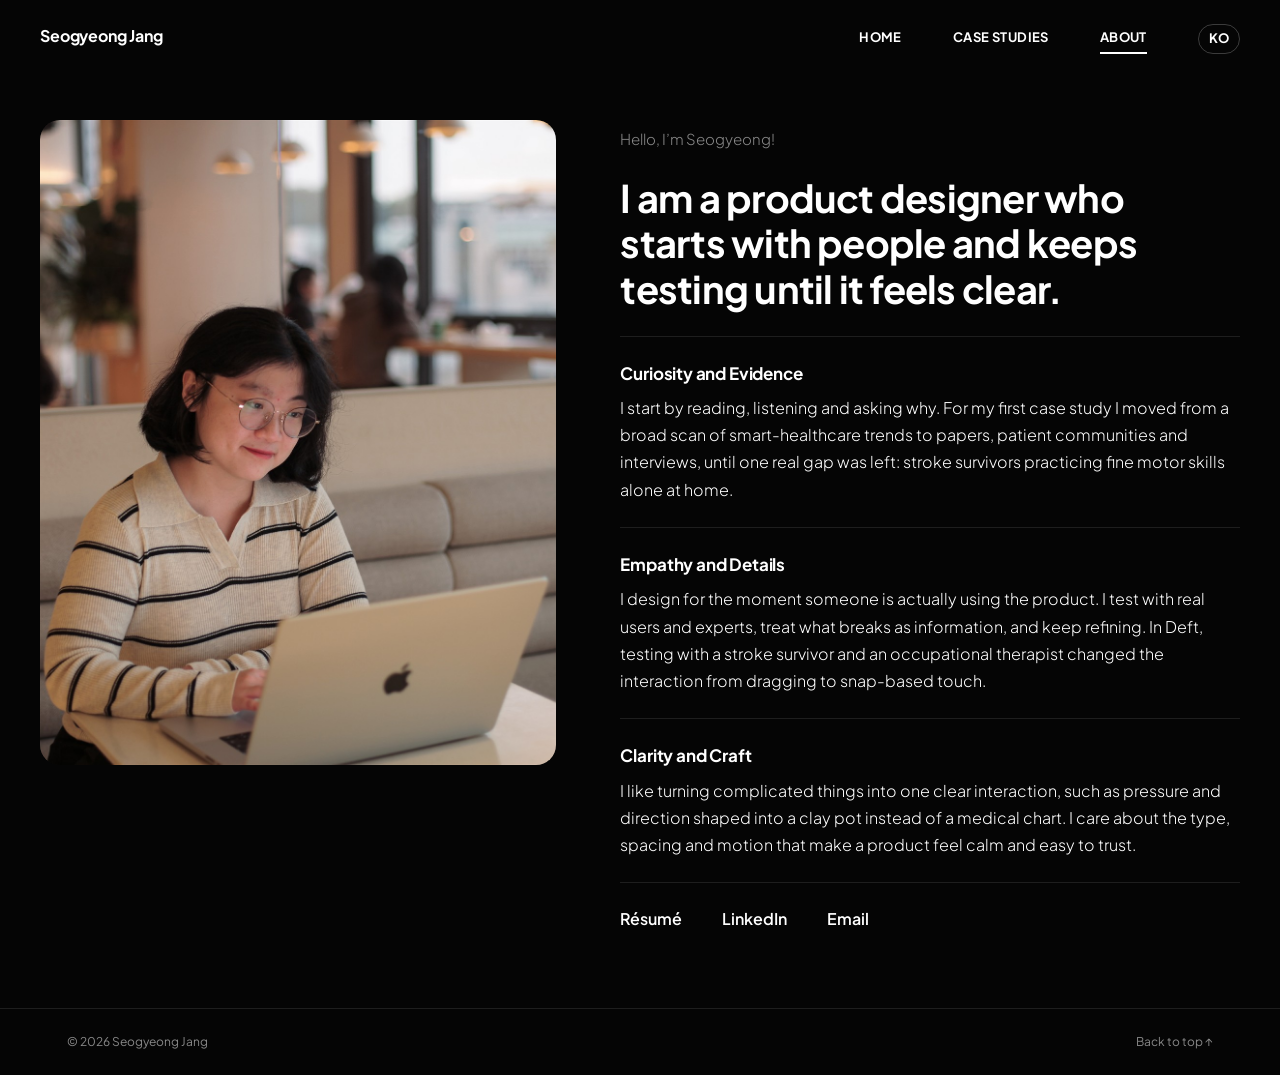
==== commit e6aefc25: "Add files via upload" ====
--- a/about.html
+++ b/about.html
@@ -10,6 +10,7 @@
   <link href="https://fonts.googleapis.com/css2?family=Plus+Jakarta+Sans:ital,wght@0,400;0,500;0,600;0,700;1,400&display=swap" rel="stylesheet">
   <link rel="stylesheet" href="css/tokens.css">
   <link rel="stylesheet" href="css/site.css">
+  <link rel="stylesheet" href="css/mono.css">
   <script>document.documentElement.classList.add('js');</script>
 </head>
 <body class="about-page">
--- a/css/tokens.css
+++ b/css/tokens.css
@@ -1,101 +1,101 @@
-/* ==========================================================================
-   Design tokens — mirrored from the Figma file (Color / Spacing variables
-   and the 19 text styles). Line-height is unitless and letter-spacing is in
-   em, so every style scales with its own font-size. Sizes are rem + clamp()
-   so type stays proportional across breakpoints.
-   ========================================================================== */
-
-:root {
-  /* Font */
-  --font-sans: "Plus Jakarta Sans", system-ui, -apple-system, "Segoe UI", "Apple SD Gothic Neo", "Noto Sans KR", sans-serif;
-
-  /* Color — text */
-  --text-primary: #1a1a1a;
-  --text-statement: #3a3a3a;
-  --text-nav: #333333;
-  --text-caption: #444444;
-  --text-secondary: #666666;
-  --text-meta: #888888;
-  --text-inverse: #ffffff;
-  --text-inverse-secondary: #bdbdbd;
-
-  /* Color — surface */
-  --surface-page: #ffffff;
-  --surface-subtle: #f2f2f2;
-  --surface-callout: #f5f5f7;
-  --surface-band: #f5f5f7;
-  --surface-card: #ffffff;
-  --surface-card-muted: #f7f7f8;
-  --surface-placeholder: #ededed;
-  --surface-inverse: #2b2b2b;
-  --surface-inverse-subtle: #454545;
-
-  /* Color — border */
-  --border-default: #e6e6e6;
-  --border-strong: #d9d9d9;
-  --border-quote: #cccccc;
-
-  /* Color — emotion */
-  --emotion-positive: #2f6feb;
-  --emotion-negative: #d93636;
-  --emotion-caution: #d9a400;
-  --emotion-hopeful: #8b5cf6;
-  --emotion-relief: #2e9e5b;
-
-  /* Spacing (px from Figma → rem) */
-  --space-2xs: 0.25rem;  /* 4  */
-  --space-xs: 0.5rem;    /* 8  */
-  --space-sm: 1rem;      /* 16 */
-  --space-md: 1.5rem;    /* 24 */
-  --space-card: 2rem;    /* 32 */
-  --space-lg: 2.5rem;    /* 40 */
-  --space-xl: 4rem;      /* 64 */
-  --space-section-y: clamp(4rem, 3rem + 3.2vw, 6rem); /* 96 at desktop */
-
-  /* Layout */
-  --content-width: 1146px;
-  --text-width: 754px;
-  --gutter: 30px;
-  --page-pad: clamp(1.25rem, 0.6rem + 2.8vw, 2.5rem); /* min side padding on small screens */
-
-  /* Radius */
-  --radius-md: 12px;
-  --radius-lg: 16px;
-  --radius-full: 999px;
-
-  /* Motion */
-  --ease-out: cubic-bezier(0.22, 1, 0.36, 1);
-  --dur-fast: 180ms;
-  --dur-base: 420ms;
-  --dur-slow: 700ms;
-}
-
-/* ==========================================================================
-   Typography — one class per Figma text style
-   ========================================================================== */
-
-/* Display */
-.t-display-statement { font-size: clamp(1.375rem, 1.1rem + 0.9vw, 1.75rem); font-weight: 400; line-height: 1.4;  letter-spacing: -0.01em; }
-.t-display-stat      { font-size: clamp(1.625rem, 1.2rem + 1vw, 2rem);      font-weight: 500; line-height: 1.2;  letter-spacing: -0.01em; }
-
-/* Heading */
-.t-h1   { font-size: clamp(1.375rem, 1.1rem + 0.9vw, 1.75rem); font-weight: 700; line-height: 1.25; letter-spacing: -0.01em; }
-.t-card { font-size: clamp(1.25rem, 1.05rem + 0.6vw, 1.5rem);  font-weight: 600; line-height: 1.3;  letter-spacing: -0.01em; }
-.t-h2   { font-size: clamp(1.125rem, 1rem + 0.4vw, 1.25rem);   font-weight: 600; line-height: 1.35; letter-spacing: -0.005em; }
-
-/* Body */
-.t-body-lg        { font-size: clamp(1.0625rem, 0.95rem + 0.4vw, 1.25rem); font-weight: 400; line-height: 1.5; letter-spacing: -0.005em; }
-.t-body-lg-italic { font-size: clamp(1.0625rem, 0.95rem + 0.4vw, 1.25rem); font-weight: 400; line-height: 1.5; letter-spacing: -0.005em; font-style: italic; }
-.t-body-md        { font-size: clamp(1rem, 0.93rem + 0.25vw, 1.125rem);     font-weight: 400; line-height: 1.5; letter-spacing: -0.005em; }
-.t-body-md-strong { font-size: clamp(1rem, 0.93rem + 0.25vw, 1.125rem);     font-weight: 600; line-height: 1.5; letter-spacing: -0.005em; }
-.t-body-sm        { font-size: 1rem; font-weight: 400; line-height: 1.5; letter-spacing: 0; }
-.t-body-sm-strong { font-size: 1rem; font-weight: 600; line-height: 1.5; letter-spacing: 0; }
-
-/* UI */
-.t-nav          { font-size: 1rem;     font-weight: 600; line-height: 1.4; letter-spacing: 0; }
-.t-overline     { font-size: 0.875rem; font-weight: 500; line-height: 1.4; letter-spacing: 0.08em; text-transform: uppercase; }
-.t-overline-sm  { font-size: 0.75rem;  font-weight: 500; line-height: 1.4; letter-spacing: 0.08em; text-transform: uppercase; }
-.t-label        { font-size: 0.875rem; font-weight: 500; line-height: 1.4; letter-spacing: 0; }
-.t-chip         { font-size: 0.875rem; font-weight: 400; line-height: 1.4; letter-spacing: 0; }
-.t-caption      { font-size: 0.875rem; font-weight: 400; line-height: 1.5; letter-spacing: 0; }
-.t-meta         { font-size: 0.75rem;  font-weight: 400; line-height: 1.5; letter-spacing: 0; }
+/* ==========================================================================
+   Design tokens — mirrored from the Figma file (Color / Spacing variables
+   and the 19 text styles). Line-height is unitless and letter-spacing is in
+   em, so every style scales with its own font-size. Sizes are rem + clamp()
+   so type stays proportional across breakpoints.
+   ========================================================================== */
+
+:root {
+  /* Font */
+  --font-sans: "Plus Jakarta Sans", system-ui, -apple-system, "Segoe UI", "Apple SD Gothic Neo", "Noto Sans KR", sans-serif;
+
+  /* Color — text */
+  --text-primary: #1a1a1a;
+  --text-statement: #3a3a3a;
+  --text-nav: #333333;
+  --text-caption: #444444;
+  --text-secondary: #666666;
+  --text-meta: #888888;
+  --text-inverse: #ffffff;
+  --text-inverse-secondary: #bdbdbd;
+
+  /* Color — surface */
+  --surface-page: #ffffff;
+  --surface-subtle: #f2f2f2;
+  --surface-callout: #f5f5f7;
+  --surface-band: #f5f5f7;
+  --surface-card: #ffffff;
+  --surface-card-muted: #f7f7f8;
+  --surface-placeholder: #ededed;
+  --surface-inverse: #2b2b2b;
+  --surface-inverse-subtle: #454545;
+
+  /* Color — border */
+  --border-default: #e6e6e6;
+  --border-strong: #d9d9d9;
+  --border-quote: #cccccc;
+
+  /* Color — emotion */
+  --emotion-positive: #2f6feb;
+  --emotion-negative: #d93636;
+  --emotion-caution: #d9a400;
+  --emotion-hopeful: #8b5cf6;
+  --emotion-relief: #2e9e5b;
+
+  /* Spacing (px from Figma → rem) */
+  --space-2xs: 0.25rem;  /* 4  */
+  --space-xs: 0.5rem;    /* 8  */
+  --space-sm: 1rem;      /* 16 */
+  --space-md: 1.5rem;    /* 24 */
+  --space-card: 2rem;    /* 32 */
+  --space-lg: 2.5rem;    /* 40 */
+  --space-xl: 4rem;      /* 64 */
+  --space-section-y: clamp(4rem, 3rem + 3.2vw, 6rem); /* 96 at desktop */
+
+  /* Layout */
+  --content-width: 1146px;
+  --text-width: 754px;
+  --gutter: 30px;
+  --page-pad: clamp(1.25rem, 0.6rem + 2.8vw, 2.5rem); /* min side padding on small screens */
+
+  /* Radius */
+  --radius-md: 12px;
+  --radius-lg: 16px;
+  --radius-full: 999px;
+
+  /* Motion */
+  --ease-out: cubic-bezier(0.22, 1, 0.36, 1);
+  --dur-fast: 180ms;
+  --dur-base: 420ms;
+  --dur-slow: 700ms;
+}
+
+/* ==========================================================================
+   Typography — one class per Figma text style
+   ========================================================================== */
+
+/* Display */
+.t-display-statement { font-size: clamp(1.375rem, 1.1rem + 0.9vw, 1.75rem); font-weight: 400; line-height: 1.4;  letter-spacing: -0.01em; }
+.t-display-stat      { font-size: clamp(1.625rem, 1.2rem + 1vw, 2rem);      font-weight: 500; line-height: 1.2;  letter-spacing: -0.01em; }
+
+/* Heading */
+.t-h1   { font-size: clamp(1.375rem, 1.1rem + 0.9vw, 1.75rem); font-weight: 700; line-height: 1.25; letter-spacing: -0.01em; }
+.t-card { font-size: clamp(1.25rem, 1.05rem + 0.6vw, 1.5rem);  font-weight: 600; line-height: 1.3;  letter-spacing: -0.01em; }
+.t-h2   { font-size: clamp(1.125rem, 1rem + 0.4vw, 1.25rem);   font-weight: 600; line-height: 1.35; letter-spacing: -0.005em; }
+
+/* Body */
+.t-body-lg        { font-size: clamp(1.0625rem, 0.95rem + 0.4vw, 1.25rem); font-weight: 400; line-height: 1.5; letter-spacing: -0.005em; }
+.t-body-lg-italic { font-size: clamp(1.0625rem, 0.95rem + 0.4vw, 1.25rem); font-weight: 400; line-height: 1.5; letter-spacing: -0.005em; font-style: italic; }
+.t-body-md        { font-size: clamp(1rem, 0.93rem + 0.25vw, 1.125rem);     font-weight: 400; line-height: 1.5; letter-spacing: -0.005em; }
+.t-body-md-strong { font-size: clamp(1rem, 0.93rem + 0.25vw, 1.125rem);     font-weight: 600; line-height: 1.5; letter-spacing: -0.005em; }
+.t-body-sm        { font-size: 1rem; font-weight: 400; line-height: 1.5; letter-spacing: 0; }
+.t-body-sm-strong { font-size: 1rem; font-weight: 600; line-height: 1.5; letter-spacing: 0; }
+
+/* UI */
+.t-nav          { font-size: 1rem;     font-weight: 600; line-height: 1.4; letter-spacing: 0; }
+.t-overline     { font-size: 0.875rem; font-weight: 500; line-height: 1.4; letter-spacing: 0.08em; text-transform: uppercase; }
+.t-overline-sm  { font-size: 0.75rem;  font-weight: 500; line-height: 1.4; letter-spacing: 0.08em; text-transform: uppercase; }
+.t-label        { font-size: 0.875rem; font-weight: 500; line-height: 1.4; letter-spacing: 0; }
+.t-chip         { font-size: 0.875rem; font-weight: 400; line-height: 1.4; letter-spacing: 0; }
+.t-caption      { font-size: 0.875rem; font-weight: 400; line-height: 1.5; letter-spacing: 0; }
+.t-meta         { font-size: 0.75rem;  font-weight: 400; line-height: 1.5; letter-spacing: 0; }
--- a/css/mono.css
+++ b/css/mono.css
@@ -0,0 +1,138 @@
+@import url("https://fonts.googleapis.com/css2?family=Plus+Jakarta+Sans:wght@300;400;500;600;700;800&display=swap");
+/* ==========================================================================
+   Mono · Möbius-style black & white design system
+   Load LAST. Only black, white, one secondary grey (#888) and 1px hairlines.
+   Tokens first, then overrides for colours that older CSS hard-coded.
+   ========================================================================== */
+:root {
+  /* palette */
+  --mono-bg: #050505;
+  --mono-ink: #ffffff;
+  --mono-sub: #888888;
+  --mono-line: rgba(255, 255, 255, 0.1);
+  --mono-line-strong: rgba(255, 255, 255, 0.22);
+  color-scheme: dark;
+
+  /* existing token names → mono */
+  --text-primary: #fff; --text-statement: #fff; --text-nav: #fff; --text-caption: #fff;
+  --text-secondary: #888; --text-meta: #888; --text-inverse: #000; --text-inverse-secondary: #888;
+  --surface-page: #050505; --surface-subtle: #0d0d0d; --surface-callout: #050505; --surface-band: #050505;
+  --surface-card: #050505; --surface-card-muted: #050505; --surface-placeholder: #0d0d0d;
+  --surface-inverse: #fff; --surface-inverse-subtle: #fff;
+  --border-default: rgba(255, 255, 255, 0.1); --border-strong: rgba(255, 255, 255, 0.22); --border-quote: rgba(255, 255, 255, 0.22);
+  --emotion-positive: #fff; --emotion-negative: #fff; --emotion-caution: #fff; --emotion-hopeful: #fff; --emotion-relief: #fff;
+
+  /* case-study (ver7) variables */
+  --v7-green: #050505; --v7-mist: #050505; --v7-ink: #fff; --v7-deep: #fff; --v7-body: #fff;
+  --v7-accent: #888; --v7-forest: #fff; --v7-rust: #888; --v7-muted: #888; --v7-line: rgba(255, 255, 255, 0.1);
+}
+
+html, body { background: #050505; color: #fff; }
+body { font-family: "Plus Jakarta Sans", system-ui, -apple-system, "Segoe UI", "Apple SD Gothic Neo", "Noto Sans KR", sans-serif; font-weight: 300; -webkit-font-smoothing: antialiased; }
+::selection { background: #fff; color: #000; }
+
+/* ---------- typography: heavy headings, light body ---------- */
+h1, h2, h3, h4, .t-h1, .t-card, .t-h2, .t-display-stat, .t-display-statement, .section-header__title,
+.hero2__title, .home-statement, .home-footer__big, .scard__title, .do-row__title, .num__value,
+.v7-title, .v7-persona__name, .v7-decision, .fx__text h3, .st__t h3, .st__name, .st__num, .teaser__text h3, .teaser__num, .st__bignum, .witem__title {
+  font-weight: 800; letter-spacing: -0.035em; color: #fff;
+}
+.t-body-lg, .t-body-md, .t-body-sm, .prose, .home-statement-sub, .home-intro, .do-row__text, p, li, dd, figcaption, blockquote,
+.v7-lead, .v7-body, .v7-card p, .st__p, .fx__text p { font-weight: 300; }
+strong, b, .t-nav, .t-label, .t-chip, .t-overline, .t-overline-sm, .nav__link, .menu-panel a { font-weight: 600; }
+.home-intro strong { font-weight: 800; }
+.t-overline, .t-overline-sm, .section-header__label, .v7-eyebrow, .st__k, .st__eyebrow, .fx__tag, .fx__text h4, .v7-micro { color: #888; }
+
+/* ---------- surfaces, hairlines, no shadows ---------- */
+*, *::before, *::after { box-shadow: none !important; text-shadow: none !important; }
+.section--band, .v7-bg-green, .v7-bg-mist, .v7-bg-white { background: #050505 !important; }
+.v7-sec { border-top: 1px solid var(--mono-line); }
+.site-header, .menu-panel, .site-footer, .home-footer { background: #050505; border-color: var(--mono-line); }
+.site-header.is-scrolled { border-bottom-color: var(--mono-line); }
+.subnav { background: rgba(5, 5, 5, 0.9); border-color: var(--mono-line); }
+.progress { background: #fff; }
+.menu-btn { background: #050505; color: #fff; border: 1px solid var(--mono-line-strong); }
+.menu-btn:hover { background: #fff; color: #000; }
+hr, .stage__divider { border-color: var(--mono-line); background: var(--mono-line); }
+
+.panel, .card, .card3, .stat, .insight, .stage, .hmw__item, .pcard-s, .callout, .callout--white, .meta__item, .persona2, .persona2__visual, .persona2__id,
+.row, .loopbox__box, .dircard, .designgoal, .proc, .num, .do-row, .ph, .proto-q, .photo, .quote,
+.v7-card, .v7-evi, .v7-quote, .v7-persona, .v7-stage, .v7-insight, .v7-principle, .v7-mx-r, .v7-icard, .v7-icard__box, .v7-pair .v7-evi, .fx__bezel, .teaser__media, .st__shot {
+  background: transparent !important; border: 1px solid var(--mono-line) !important; color: #fff;
+}
+.v7-cards--plain .v7-card { border-color: transparent !important; }
+.callout--dark, .v7-insight { background: #fff !important; color: #000 !important; }
+.callout--dark *, .v7-insight * { color: #000 !important; }
+.callout--dark .callout__label, .v7-insight .v7-micro { color: #555 !important; }
+.chip, .chips li, .v7-emo, .st__t .chips li { background: transparent !important; color: #fff !important; border: 1px solid var(--mono-line-strong) !important; }
+.v7-emo--key { background: #fff !important; color: #000 !important; }
+hr.stage__divider { opacity: 1; }
+
+/* buttons: solid white, black label */
+.btn, .scard__cta, .st__cta, .st__figma, .fx-btn, .witem__arrow, .pile-cursor, .home-hero2 .cta { background: #fff !important; color: #000 !important; border: 1px solid #fff; }
+.btn:hover, .st__figma:hover, .fx-btn:hover, .st__cta:hover { background: #050505 !important; color: #fff !important; }
+.pile-cursor span { color: #000; }
+a { color: inherit; }
+.st__link, .stack-head__all, .st__all { color: #fff; border-color: #fff; }
+
+/* ---------- landing: hero pile, scenes, work ---------- */
+.pcard--b1, .pcard--b2, .pcard--b3, .pcard { background: #1a1a1a !important; }
+.pcard img, .home-hero2 img { filter: grayscale(1) contrast(1.05); }
+.home-hero2__title, .hero2__title { color: #fff; }
+.hero2__copy, .home-hero2 .role, .role { color: #888 !important; }
+.scenes, .scenes[data-scene] { --bg: #050505 !important; --word: #1a1a1a !important; --ink: #fff !important; }
+.assemble, .stack-section, .works, .home-footer { background: #050505; }
+.scard, .witem, .witem[style] { background: #0d0d0d !important; color: #fff !important; }
+.scard .chip { background: transparent !important; color: #fff !important; }
+.scard__media .media__img, .wph { background: #0d0d0d !important; color: #888 !important; }
+.teaser__num { color: #1a1a1a !important; opacity: 1 !important; }
+.teaser__in { border-top: 1px solid var(--mono-line); }
+.teaser__media, .st__shot { background: #0d0d0d !important; }
+.teaser__media img, .scard__media img, .witem img, .st__media--plain .st__shot img, .st__shot img { filter: grayscale(1) contrast(1.05); }
+.st__media--plain .st__shot img { background: #000; }
+.story__rail .story__bar { background: var(--mono-line-strong); }
+.story__rail .story__bar::after, .story__rail li.is-on { background: #fff; }
+.story__rail li { background: rgba(255, 255, 255, 0.25); }
+
+/* tablet frames: hairline instead of shadow */
+.st__bezel, .fx__bezel { background: #000 !important; border: 1px solid rgba(255, 255, 255, 0.28) !important; }
+.st__screen, .fx__screen { background: #000; }
+.fx__device figcaption, .v7-cap, .v7-note, .v7-skills, .fx__status, .fx__text h4 { color: #888; }
+
+/* ---------- case study (ver7) ---------- */
+.v7 .v7-title, .v7 .v7-title--lg, .v7 .v7-title--wt, .v7 .v7-card h3, .v7 .v7-quote h3, .v7 .v7-evi h3, .v7 .v7-proto h3,
+.v7 .v7-icard h3, .v7 .v7-persona__name, .v7 .v7-decision, .v7 .fx__text h3 { color: #fff; }
+.v7 p, .v7 li, .v7 b, .v7 small, .v7 .v7-lead, .v7 .v7-card p, .v7 .v7-quote p, .v7 .v7-body, .v7 .v7-next, .v7 .v7-evi figcaption,
+.v7 .v7-proto figcaption, .v7 .v7-mx-r p, .v7 .v7-mx-r b, .v7 .v7-icard p, .v7 .fx__text p { color: #fff; }
+.v7 .v7-eyebrow, .v7 .v7-eyebrow--rust, .v7 .v7-skills, .v7 .v7-note, .v7 .v7-cap, .v7 .v7-micro, .v7 .v7-micro--rust, .v7 .v7-focus, .v7 .v7-sub,
+.v7 .v7-persona__meta, .v7 .v7-mx-h, .v7 .v7-mx-r small, .v7 .v7-icard__k, .v7 .v7-icard__box small, .v7 .fx__tag, .v7 .fx__status, .v7 .fx__text h4,
+.v7 .v7-stage__head span { color: #888; }
+.v7 .v7-next, .v7 .v7-sublead { font-weight: 600; }
+.v7-stage__head { background: transparent !important; border-bottom: 1px solid var(--mono-line); }
+.v7-stage__head b { color: #fff; }
+.v7-stage--key { border-color: #fff !important; }
+.v7-pr { background: transparent !important; border: 1px solid #fff; color: #fff !important; }
+.v7-pr--P0 { background: #fff !important; color: #000 !important; }
+.v7-pr--P2 { border-color: #888; color: #888 !important; }
+.v7-mx-r { border-radius: 8px; }
+.v7-persona__quote p:last-child { color: #fff; }
+.v7-icard__box .can, .v7-icard__box .cant { color: #fff; }
+.v7-svg { filter: invert(1) grayscale(1) contrast(1.05); }
+.v7-fig img, .v7-evi img, .v7-proto img, .v7 .persona2 img { filter: grayscale(1); }
+.fx__screen img, .st__screen img { filter: none; }
+.v7-matrix__grid { color: #fff; }
+
+/* other pages that used pastel / dark blocks */
+.persona2__name, .persona2__quote { color: #fff; }
+.meter__bar { background: var(--mono-line); }
+.meter__bar span { background: #fff; }
+.journey .stage, .stage--blue, .stage--red, .stage--yellow, .stage--purple, .stage--green { background: transparent !important; border: 1px solid var(--mono-line) !important; color: #fff; }
+.row--ours { border-color: #fff !important; }
+.footer, .site-footer .next, .next__title, .next__arrow { color: #fff; }
+.next { border-top: 1px solid var(--mono-line); }
+.v7-title, .v7-title--lg, .v7-title--wt, .fx__text h3, .st__t h3, .teaser__text h3, .v7-decision { letter-spacing: -0.02em; }
+.v7 .v7-persona__needs p:not(.v7-micro), .v7 .v7-persona__quote p:last-child { color: #fff !important; }
+.v7 .v7-persona__needs .v7-micro--rust { color: #888 !important; }
+h1, h2, h3, h4, .t-h1, .t-card, .t-h2 { letter-spacing: -0.025em; }
+.v7 h3, .v7 h4, .v7-card h3, .v7-quote h3, .v7-evi h3, .v7-icard h3, .fx__text h3 { letter-spacing: -0.012em; }
+.v7-title, .v7-title--lg, .v7-title--wt { letter-spacing: -0.015em; }
